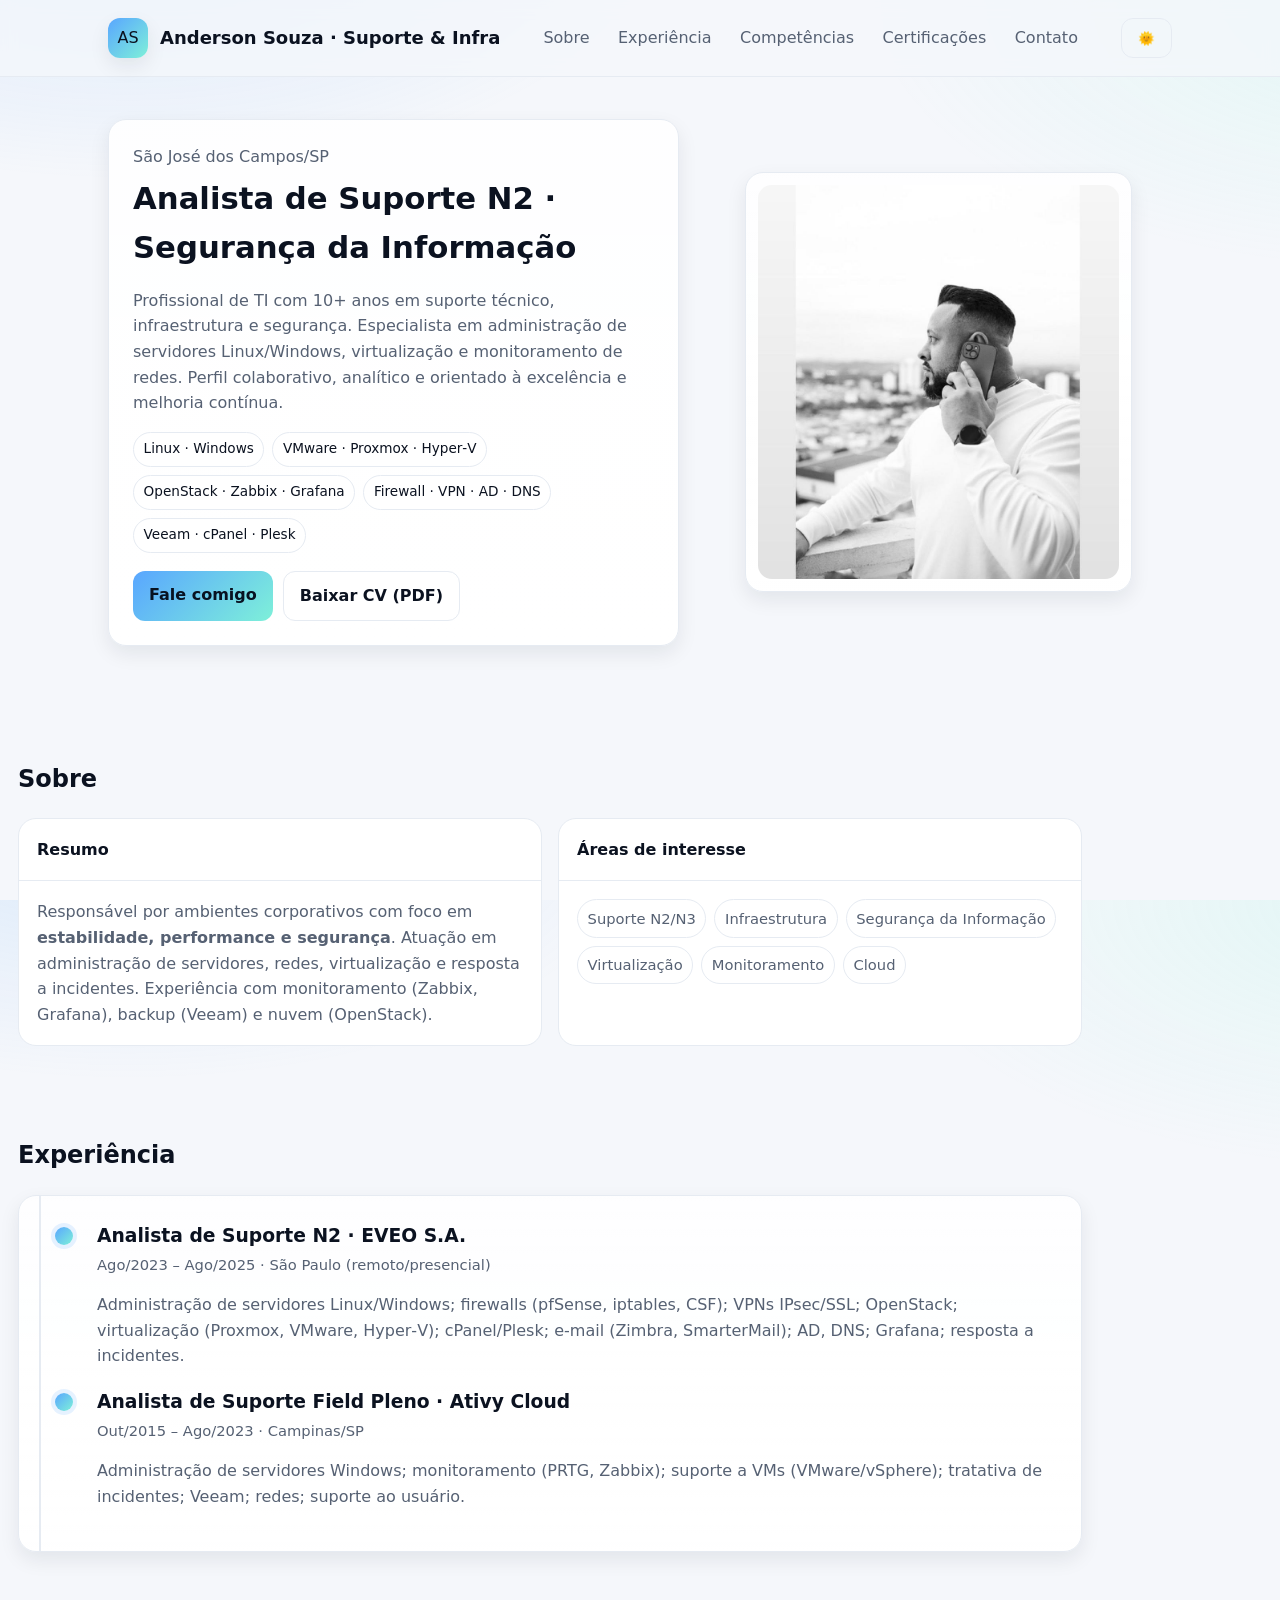
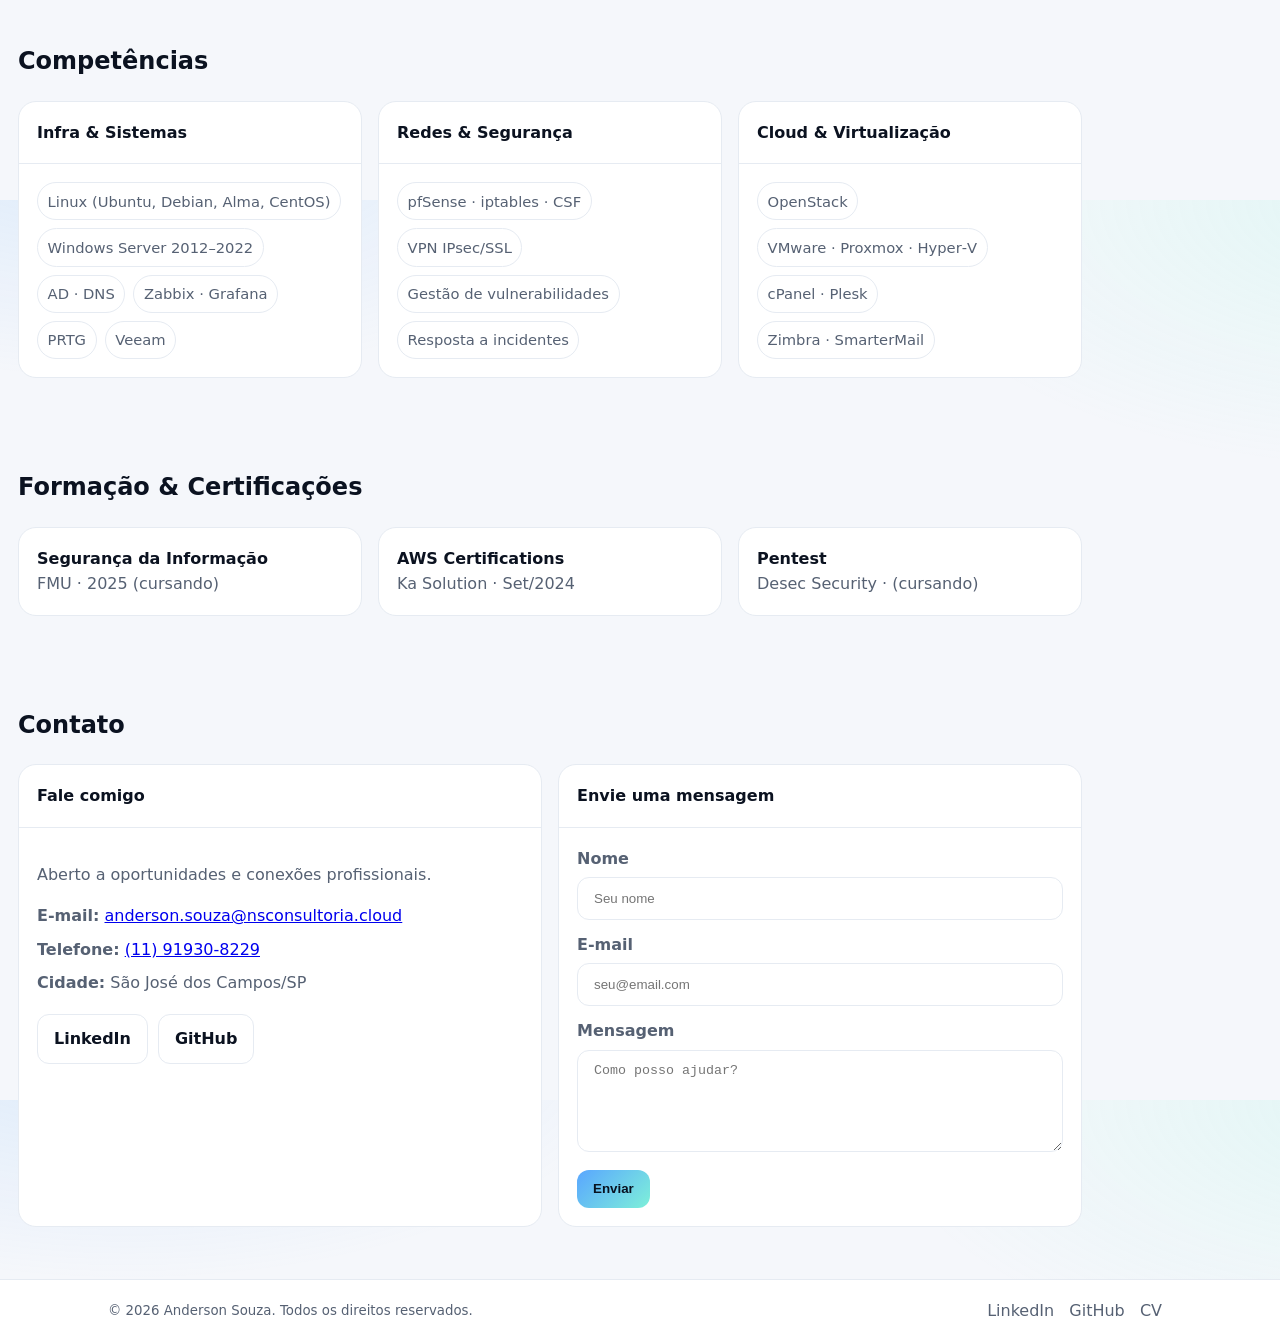
==== index.html @ 17d57482 "Fix logo mark accessibility" ====
<!doctype html>
<html lang="pt-br" data-theme="dark">
  <head>
    <meta charset="utf-8" />
    <meta name="viewport" content="width=device-width, initial-scale=1" />
    <title>Anderson Souza · Portfólio</title>
    <meta
      name="description"
      content="Portfólio de Anderson Souza — Suporte Técnico, Infraestrutura e Segurança da Informação."
    />
    <link rel="stylesheet" href="style.css" />
  </head>
  <body>
    <a class="skip-link" href="#conteudo">Pular para o conteúdo</a>

    <!-- HEADER -->
    <header class="site">
      <div class="container">
        <nav class="nav">
          <a class="brand" href="#topo" aria-label="Página inicial">
            <span class="logo" aria-hidden="true">AS</span>
            <h1 class="brand-title">Anderson Souza · Suporte & Infra</h1>
          </a>
          <ul class="navlinks">
            <li><a href="#sobre">Sobre</a></li>
            <li><a href="#experiencia">Experiência</a></li>
            <li><a href="#skills">Competências</a></li>
            <!--<li><a href="#projetos">Projetos</a></li>-->
            <li><a href="#certificados">Certificações</a></li>
            <li><a href="#contato">Contato</a></li>
          </ul>
          <button
            id="themeToggle"
            class="btn ghost"
            type="button"
            aria-label="Alternar para o tema claro"
            aria-pressed="false"
          >
            🌙
          </button>
        </nav>
      </div>
    </header>

    <!-- HERO -->
    <section id="topo" class="container hero reveal">
      <div class="card p24">
        <p class="subtitle">São José dos Campos/SP</p>
        <h2 class="title">Analista de Suporte N2 · Segurança da Informação</h2>
        <p class="muted">
          Profissional de TI com 10+ anos em suporte técnico, infraestrutura e
          segurança. Especialista em administração de servidores Linux/Windows,
          virtualização e monitoramento de redes. Perfil colaborativo, analítico
          e orientado à excelência e melhoria contínua.
        </p>
        <div class="badges" aria-label="stack">
          <span class="badge">Linux · Windows</span>
          <span class="badge">VMware · Proxmox · Hyper‑V</span>
          <span class="badge">OpenStack · Zabbix · Grafana</span>
          <span class="badge">Firewall · VPN · AD · DNS</span>
          <span class="badge">Veeam · cPanel · Plesk</span>
        </div>
        <div class="cta">
          <a class="btn primary" href="#contato">Fale comigo</a>
          <a class="btn" href="Curriculo.pdf" download>Baixar CV (PDF)</a>
        </div>
      </div>
      <figure class="avatar card p12">
        <img src="foto.jpeg" alt="Foto de Anderson Souza" loading="lazy" />
      </figure>
    </section>

    <main id="conteudo">
      <!-- SOBRE -->
      <section id="sobre" class="container section reveal">
        <h2>Sobre</h2>
        <div class="grid cols-2">
          <article class="item">
            <div class="hd"><strong>Resumo</strong></div>
            <div class="bd">
              Responsável por ambientes corporativos com foco em
              <strong>estabilidade, performance e segurança</strong>. Atuação em
              administração de servidores, redes, virtualização e resposta a
              incidentes. Experiência com monitoramento (Zabbix, Grafana),
              backup (Veeam) e nuvem (OpenStack).
            </div>
          </article>
          <article class="item">
            <div class="hd"><strong>Áreas de interesse</strong></div>
            <div class="bd chips">
              <span class="chip">Suporte N2/N3</span>
              <span class="chip">Infraestrutura</span>
              <span class="chip">Segurança da Informação</span>
              <span class="chip">Virtualização</span>
              <span class="chip">Monitoramento</span>
              <span class="chip">Cloud</span>
            </div>
          </article>
        </div>
      </section>

      <!-- EXPERIÊNCIA -->
      <section id="experiencia" class="container section reveal">
        <h2>Experiência</h2>
        <div class="card p24 timeline">
          <div class="tl-item">
            <h3>Analista de Suporte N2 · EVEO S.A.</h3>
            <div class="tl-meta">
              Ago/2023 – Ago/2025 · São Paulo (remoto/presencial)
            </div>
            <p class="muted">
              Administração de servidores Linux/Windows; firewalls (pfSense,
              iptables, CSF); VPNs IPsec/SSL; OpenStack; virtualização (Proxmox,
              VMware, Hyper‑V); cPanel/Plesk; e‑mail (Zimbra, SmarterMail); AD,
              DNS; Grafana; resposta a incidentes.
            </p>
          </div>
          <div class="tl-item">
            <h3>Analista de Suporte Field Pleno · Ativy Cloud</h3>
            <div class="tl-meta">Out/2015 – Ago/2023 · Campinas/SP</div>
            <p class="muted">
              Administração de servidores Windows; monitoramento (PRTG, Zabbix);
              suporte a VMs (VMware/vSphere); tratativa de incidentes; Veeam;
              redes; suporte ao usuário.
            </p>
          </div>
        </div>
      </section>

      <!-- SKILLS -->
      <section id="skills" class="container section reveal">
        <h2>Competências</h2>
        <div class="grid cols-3">
          <article class="item">
            <div class="hd"><strong>Infra & Sistemas</strong></div>
            <div class="bd chips">
              <span class="chip">Linux (Ubuntu, Debian, Alma, CentOS)</span>
              <span class="chip">Windows Server 2012–2022</span>
              <span class="chip">AD · DNS</span>
              <span class="chip">Zabbix · Grafana</span>
              <span class="chip">PRTG</span>
              <span class="chip">Veeam</span>
            </div>
          </article>
          <article class="item">
            <div class="hd"><strong>Redes & Segurança</strong></div>
            <div class="bd chips">
              <span class="chip">pfSense · iptables · CSF</span>
              <span class="chip">VPN IPsec/SSL</span>
              <span class="chip">Gestão de vulnerabilidades</span>
              <span class="chip">Resposta a incidentes</span>
            </div>
          </article>
          <article class="item">
            <div class="hd"><strong>Cloud & Virtualização</strong></div>
            <div class="bd chips">
              <span class="chip">OpenStack</span>
              <span class="chip">VMware · Proxmox · Hyper‑V</span>
              <span class="chip">cPanel · Plesk</span>
              <span class="chip">Zimbra · SmarterMail</span>
            </div>
          </article>
        </div>
      </section>

      <!-- PROJETOS 
    <section id="projetos" class="container section reveal">
      <h2>Projetos</h2>
      <div class="cards">
        <div class="card-sm">
          <strong>Hardening & Monitoramento — Zabbix + Grafana</strong>
          <p class="muted">Dashboards de disponibilidade, latência e capacidade; alertas por severidade e playbooks.</p>
          <div class="chips"><span class="chip">Zabbix</span><span class="chip">Grafana</span><span class="chip">Linux</span><span class="chip">SNMP</span></div>
        </div>
        <div class="card-sm">
          <strong>Migração para Proxmox — Alta Disponibilidade</strong>
          <p class="muted">Consolidação de VMs e política de backups com Veeam. Redução de custos e RPO < 15min.</p>
          <div class="chips"><span class="chip">Proxmox</span><span class="chip">VMware</span><span class="chip">Veeam</span><span class="chip">Ceph/NFS</span></div>
        </div>
        <div class="card-sm">
          <strong>Segurança de Perímetro — VPN + Firewall</strong>
          <p class="muted">Políticas de firewall padronizadas e VPN IPsec/SSL para filiais e acesso remoto seguro.</p>
          <div class="chips"><span class="chip">pfSense</span><span class="chip">iptables/CSF</span><span class="chip">IPsec/SSL</span><span class="chip">AD/DNS</span></div>
        </div>
      </div>
    </section>-->

      <!-- CERTIFICAÇÕES -->
      <section id="certificados" class="container section reveal">
        <h2>Formação & Certificações</h2>
        <div class="cards">
          <div class="card-sm">
            <strong>Segurança da Informação</strong>
            <div class="muted">FMU · 2025 (cursando)</div>
          </div>
          <div class="card-sm">
            <strong>AWS Certifications</strong>
            <div class="muted">Ka Solution · Set/2024</div>
          </div>
          <div class="card-sm">
            <strong>Pentest</strong>
            <div class="muted">Desec Security · (cursando)</div>
          </div>
        </div>
      </section>

      <!-- CONTATO -->
      <section id="contato" class="container section reveal">
        <h2>Contato</h2>
        <div class="grid cols-2">
          <article class="item">
            <div class="hd"><strong>Fale comigo</strong></div>
            <div class="bd">
              <p class="muted">
                Aberto a oportunidades e conexões profissionais.
              </p>
              <ul class="list">
                <li>
                  <strong>E‑mail:</strong>
                  <a href="mailto:anderson.souza@nsconsultoria.cloud"
                    >anderson.souza@nsconsultoria.cloud</a
                  >
                </li>
                <li>
                  <strong>Telefone:</strong>
                  <a href="tel:+5511919308229">(11) 91930‑8229</a>
                </li>
                <li><strong>Cidade:</strong> São José dos Campos/SP</li>
              </ul>
              <div class="cta">
                <a class="btn" href="https://www.linkedin.com/in/andersouza-ti/"
                  >LinkedIn</a
                >
                <a
                  class="btn"
                  href="https://github.com/anderson29-nsconsultoria"
                  >GitHub</a
                >
              </div>
            </div>
          </article>
          <article class="item">
            <div class="hd"><strong>Envie uma mensagem</strong></div>
            <div class="bd">
              <!-- Substitua SEU_ID abaixo pelo ID do seu formulário Formspree -->
              <form
                id="contactForm"
                action="https://formspree.io/f/xyznrjno"
                method="POST"
              >
                <div class="field">
                  <label for="nome">Nome</label>
                  <input
                    id="nome"
                    name="nome"
                    type="text"
                    required
                    placeholder="Seu nome"
                  />
                </div>
                <div class="field">
                  <label for="email">E‑mail</label>
                  <input
                    id="email"
                    name="email"
                    type="email"
                    required
                    placeholder="seu@email.com"
                  />
                </div>
                <div class="field">
                  <label for="mensagem">Mensagem</label>
                  <textarea
                    id="mensagem"
                    name="mensagem"
                    rows="5"
                    required
                    placeholder="Como posso ajudar?"
                  ></textarea>
                </div>

                <!-- honeypot (anti‑spam) -->
                <input
                  type="text"
                  name="_gotcha"
                  class="hp"
                  autocomplete="off"
                  tabindex="-1"
                  aria-hidden="true"
                />

                <div class="cta">
                  <button class="btn primary" type="submit">Enviar</button>
                  <span
                    id="formStatus"
                    class="status"
                    aria-live="polite"
                  ></span>
                </div>
              </form>
            </div>
          </article>
        </div>
      </section>
    </main>

    <footer>
      <div class="container foot">
        <small class="muted"
          >© <span id="year"></span> Anderson Souza. Todos os direitos
          reservados.</small
        >
        <div class="social">
          <a href="https://www.linkedin.com/in/andersouza-ti/">LinkedIn</a>
          <a href="https://github.com/anderson29-nsconsultoria">GitHub</a>
          <a href="assets/Curriculo.pdf" download>CV</a>
        </div>
      </div>
    </footer>

    <!-- JS enxuto: tema e animações -->
    <script src="script.js"></script>
  </body>
</html>
---- style.css ----
/* ===========================
   FILE: style.css (crie este arquivo ao lado do index.html)
   =========================== */
:root {
  /* tema escuro (padrão) */
  --bg: #0b0e13;
  --bg-elev: #121722;
  --card: #0f1520;
  --txt: #e6eef8;
  --muted: #aab6c8;
  --brand: #59a6ff;
  --brand-2: #7ef0d9;
  --stroke: #223047;
  --radius: 18px;
  --shadow: 0 10px 30px rgba(0, 0, 0, 0.35);
  --focus: 0 0 0 3px color-mix(in oklab, var(--brand) 35%, transparent);
  --trans-fast: 160ms ease;
}

/* tema claro */
[data-theme="light"] {
  --bg: #f5f7fb;
  --bg-elev: #ffffff;
  --card: #ffffff;
  --txt: #0b1220;
  --muted: #566173;
  --stroke: #e6ebf2;
  --shadow: 0 8px 20px rgba(10, 20, 40, 0.08);
}

/* reset mínimo */
* {
  box-sizing: border-box;
}
html,
body {
  height: 100%;
}
body {
  margin: 0;
  font:
    16px/1.6 system-ui,
    -apple-system,
    Segoe UI,
    Roboto,
    Ubuntu,
    Cantarell,
    Noto Sans,
    Arial;
  background:
    radial-gradient(
      1200px 600px at 10% -10%,
      color-mix(in oklab, var(--brand) 18%, transparent),
      transparent 45%
    ),
    radial-gradient(
      1200px 600px at 110% 0%,
      color-mix(in oklab, var(--brand-2) 16%, transparent),
      transparent 45%
    ),
    var(--bg);
  color: var(--txt);
  transition:
    background-color var(--trans-fast),
    color var(--trans-fast);
}

img {
  max-width: 100%;
  display: block;
}

/* acessibilidade */
.skip-link {
  position: absolute;
  left: -9999px;
  top: auto;
  width: 1px;
  height: 1px;
  overflow: hidden;
}
.skip-link:focus {
  left: 1rem;
  top: 1rem;
  width: auto;
  height: auto;
  background: var(--brand);
  color: #001;
  padding: 0.5rem 0.75rem;
  border-radius: 10px;
  box-shadow: var(--focus);
}

/* header */
.site {
  position: sticky;
  top: 0;
  z-index: 10;
  backdrop-filter: blur(8px);
  background: color-mix(in oklab, var(--bg) 75%, transparent);
  border-bottom: 1px solid var(--stroke);
}
.container {
  max-width: 1100px;
  margin-inline: auto;
  padding: 18px;
}
.nav {
  display: flex;
  align-items: center;
  gap: 14px;
  justify-content: space-between;
}
.brand {
  display: flex;
  align-items: center;
  gap: 12px;
  text-decoration: none;
  color: inherit;
}
.logo {
  width: 40px;
  height: 40px;
  border-radius: 12px;
  display: grid;
  place-items: center;
  background: linear-gradient(135deg, var(--brand), var(--brand-2));
  box-shadow: var(--shadow);
}
.brand-title {
  font-size: 1.125rem;
  margin: 0;
}
.navlinks {
  display: flex;
  gap: 6px;
  flex-wrap: wrap;
  list-style: none;
  margin: 0;
  padding: 0;
}
.navlinks li {
  margin: 0;
}
.navlinks a {
  color: var(--muted);
  text-decoration: none;
  padding: 0.45rem 0.7rem;
  border-radius: 10px;
}
.navlinks a:hover {
  background: var(--bg-elev);
  color: var(--txt);
}

/* botões */
.btn {
  appearance: none;
  border: 1px solid var(--stroke);
  background: var(--bg-elev);
  color: var(--txt);
  padding: 0.7rem 1rem;
  border-radius: 12px;
  text-decoration: none;
  font-weight: 600;
  transition:
    transform var(--trans-fast),
    background-color var(--trans-fast);
}
.btn:hover {
  transform: translateY(-1px);
}
.btn.primary {
  background: linear-gradient(135deg, var(--brand), var(--brand-2));
  color: #081221;
  border: 0;
}
.btn.ghost {
  background: transparent;
  border-color: var(--stroke);
}
.btn:focus-visible {
  outline: none;
  box-shadow: var(--focus);
}

/* hero */
.hero {
  display: grid;
  grid-template-columns: 1.1fr 0.9fr;
  gap: 26px;
  align-items: center;
  padding: 42px 18px;
}
@media (max-width: 900px) {
  .hero {
    grid-template-columns: 1fr;
  }
}
.card {
  background: linear-gradient(
    180deg,
    color-mix(in oklab, var(--card) 92%, transparent),
    var(--card)
  );
  border: 1px solid var(--stroke);
  border-radius: var(--radius);
  box-shadow: var(--shadow);
}
.p24 {
  padding: 24px;
}
.p12 {
  padding: 12px;
}
.title {
  font-size: clamp(1.9rem, 2.4vw, 2.6rem);
  margin: 0.25rem 0;
}
.subtitle {
  color: var(--muted);
  margin: 0;
}
.muted {
  color: var(--muted);
}
.badges {
  display: flex;
  flex-wrap: wrap;
  gap: 8px;
  margin-top: 14px;
}
.badge {
  font-size: 0.85rem;
  border: 1px solid var(--stroke);
  padding: 0.35rem 0.6rem;
  border-radius: 999px;
  background: color-mix(in oklab, var(--bg-elev) 90%, transparent);
}
.cta {
  display: flex;
  gap: 10px;
  margin-top: 18px;
  flex-wrap: wrap;
}

/* avatar controlado */
.avatar {
  height: 420px;
}
.avatar img {
  width: 100%;
  height: 100%;
  border-radius: 14px;
  object-fit: cover;
}

/* seções */
.section {
  margin: 34px 0;
}
.grid {
  display: grid;
  gap: 16px;
}
.grid.cols-3 {
  grid-template-columns: repeat(3, 1fr);
}
.grid.cols-2 {
  grid-template-columns: repeat(2, 1fr);
}
@media (max-width: 950px) {
  .grid.cols-3 {
    grid-template-columns: 1fr 1fr;
  }
}
@media (max-width: 680px) {
  .grid.cols-3,
  .grid.cols-2 {
    grid-template-columns: 1fr;
  }
}
.item {
  background: var(--card);
  border: 1px solid var(--stroke);
  border-radius: var(--radius);
}
.item .hd {
  display: flex;
  align-items: center;
  gap: 10px;
  padding: 18px;
  border-bottom: 1px solid var(--stroke);
}
.item .bd {
  padding: 18px;
  color: var(--muted);
}

/* timeline */
.timeline {
  position: relative;
}
.timeline::before {
  content: "";
  position: absolute;
  left: 20px;
  top: 0;
  bottom: 0;
  width: 2px;
  background: var(--stroke);
}
.tl-item {
  position: relative;
  padding-left: 54px;
  margin-bottom: 18px;
}
.tl-item::before {
  content: "";
  position: absolute;
  left: 12px;
  top: 6px;
  width: 18px;
  height: 18px;
  border-radius: 50%;
  background: linear-gradient(135deg, var(--brand), var(--brand-2));
  box-shadow: 0 0 0 4px color-mix(in oklab, var(--brand) 15%, transparent);
}
.tl-item h3 {
  margin: 0.1rem 0;
}
.tl-meta {
  display: flex;
  gap: 8px;
  flex-wrap: wrap;
  color: var(--muted);
  font-size: 0.92rem;
}

/* chips/cards */
.chips {
  display: flex;
  flex-wrap: wrap;
  gap: 8px;
}
.chip {
  border: 1px solid var(--stroke);
  padding: 0.4rem 0.6rem;
  border-radius: 999px;
  background: var(--bg-elev);
  font-size: 0.92rem;
}
.cards {
  display: grid;
  gap: 16px;
  grid-template-columns: repeat(3, 1fr);
}
@media (max-width: 900px) {
  .cards {
    grid-template-columns: 1fr 1fr;
  }
}
@media (max-width: 580px) {
  .cards {
    grid-template-columns: 1fr;
  }
}
.card-sm {
  padding: 18px;
  background: var(--card);
  border: 1px solid var(--stroke);
  border-radius: var(--radius);
}

/* listas simples */
.list {
  list-style: none;
  padding-left: 0;
  margin: 0;
  display: grid;
  gap: 8px;
}

/* rodapé */
footer {
  border-top: 1px solid var(--stroke);
  background: var(--bg-elev);
  margin-top: 34px;
}
.foot {
  display: flex;
  gap: 14px;
  align-items: center;
  justify-content: space-between;
  flex-wrap: wrap;
  padding: 18px;
}
.social a {
  color: var(--muted);
  text-decoration: none;
  margin-right: 10px;
}
.social a:hover {
  color: var(--txt);
}

/* formulários */
.field {
  display: grid;
  gap: 6px;
  margin-bottom: 12px;
}
.field label {
  font-weight: 600;
}
.field input,
.field textarea {
  width: 100%;
  padding: 0.8rem 1rem;
  border-radius: 12px;
  border: 1px solid var(--stroke);
  background: var(--bg-elev);
  color: var(--txt);
}
.field input:focus,
.field textarea:focus {
  outline: none;
  box-shadow: var(--focus);
}
.hp {
  position: absolute;
  left: -9999px;
}
.status {
  font-size: 0.95rem;
}
.status.ok {
  color: #22c55e;
}
.status.err {
  color: #ef4444;
}

/* animações suaves */
.reveal {
  opacity: 0;
  transform: translateY(14px);
  transition:
    opacity 380ms ease,
    transform 380ms ease;
}
.reveal.is-visible {
  opacity: 1;
  transform: none;
}
@media (prefers-reduced-motion: reduce) {
  * {
    scroll-behavior: auto;
  }
  .reveal {
    opacity: 1;
    transform: none;
    transition: none;
  }
}
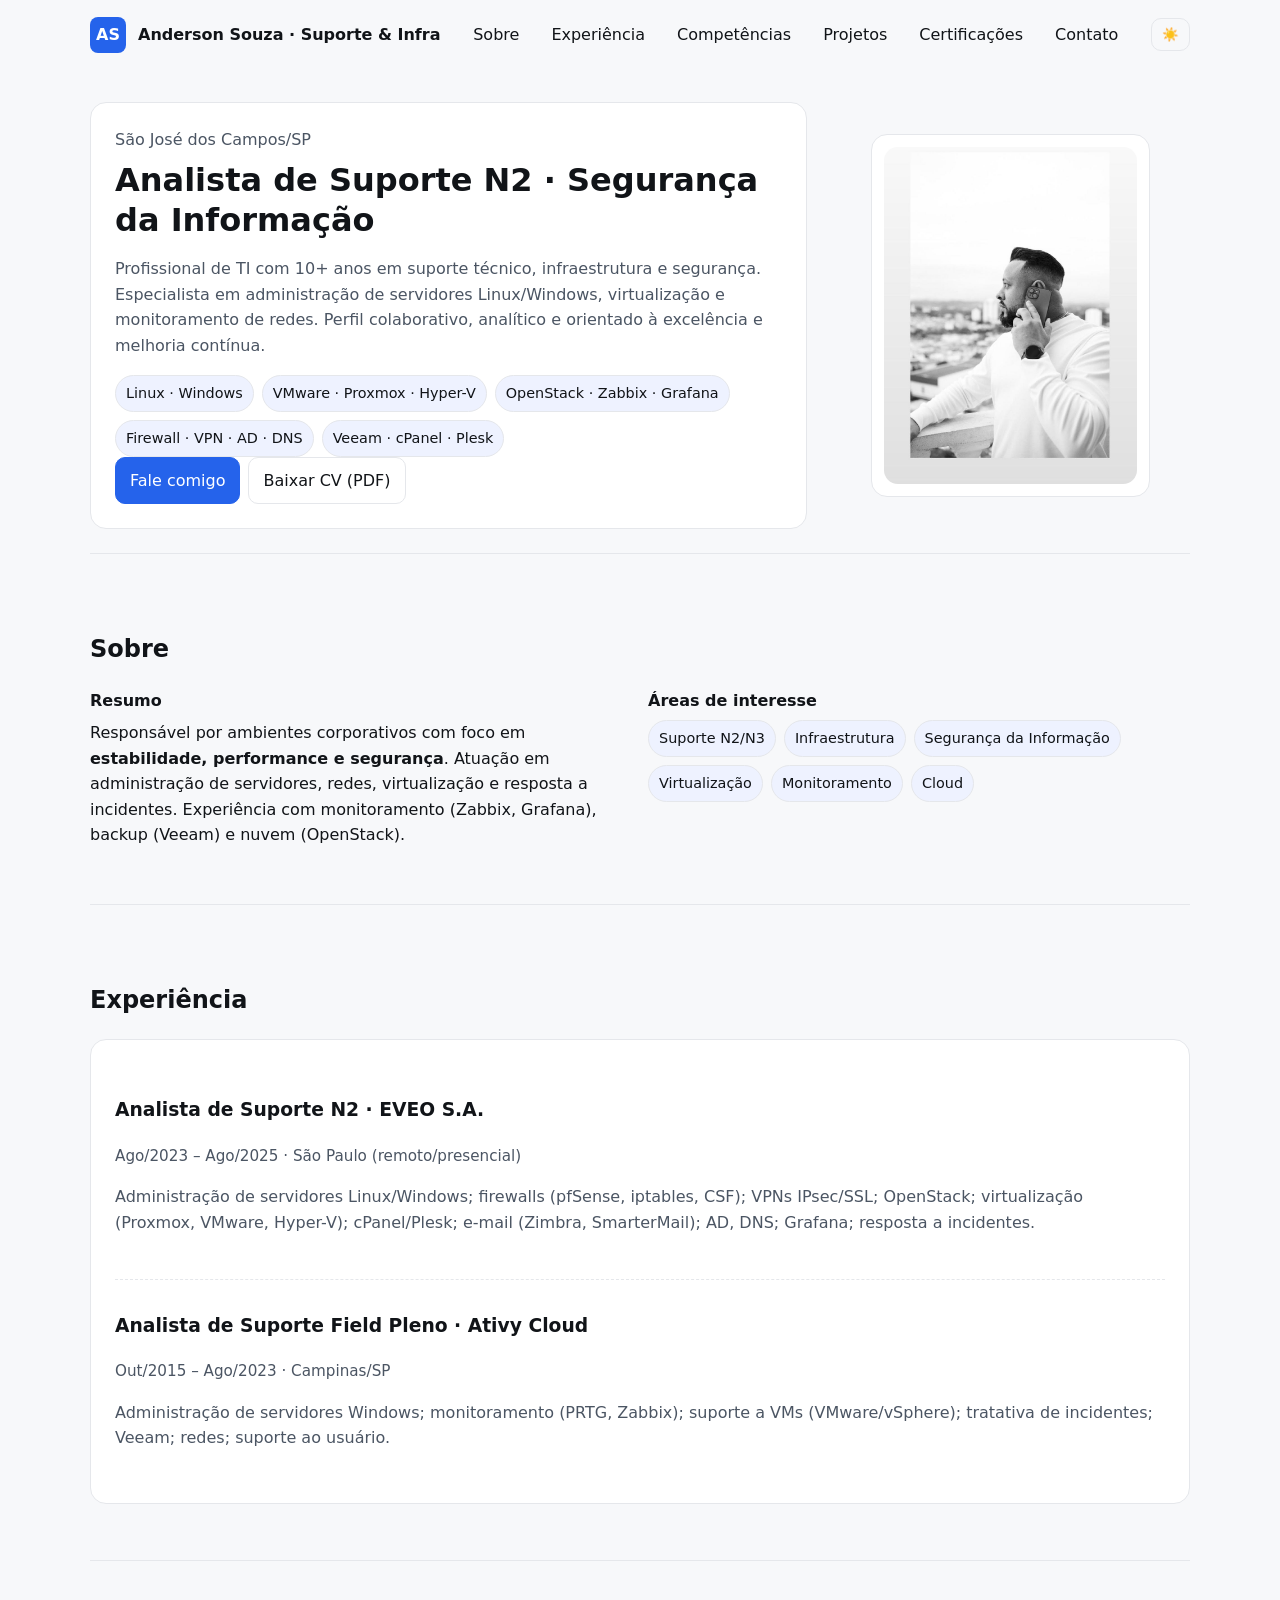
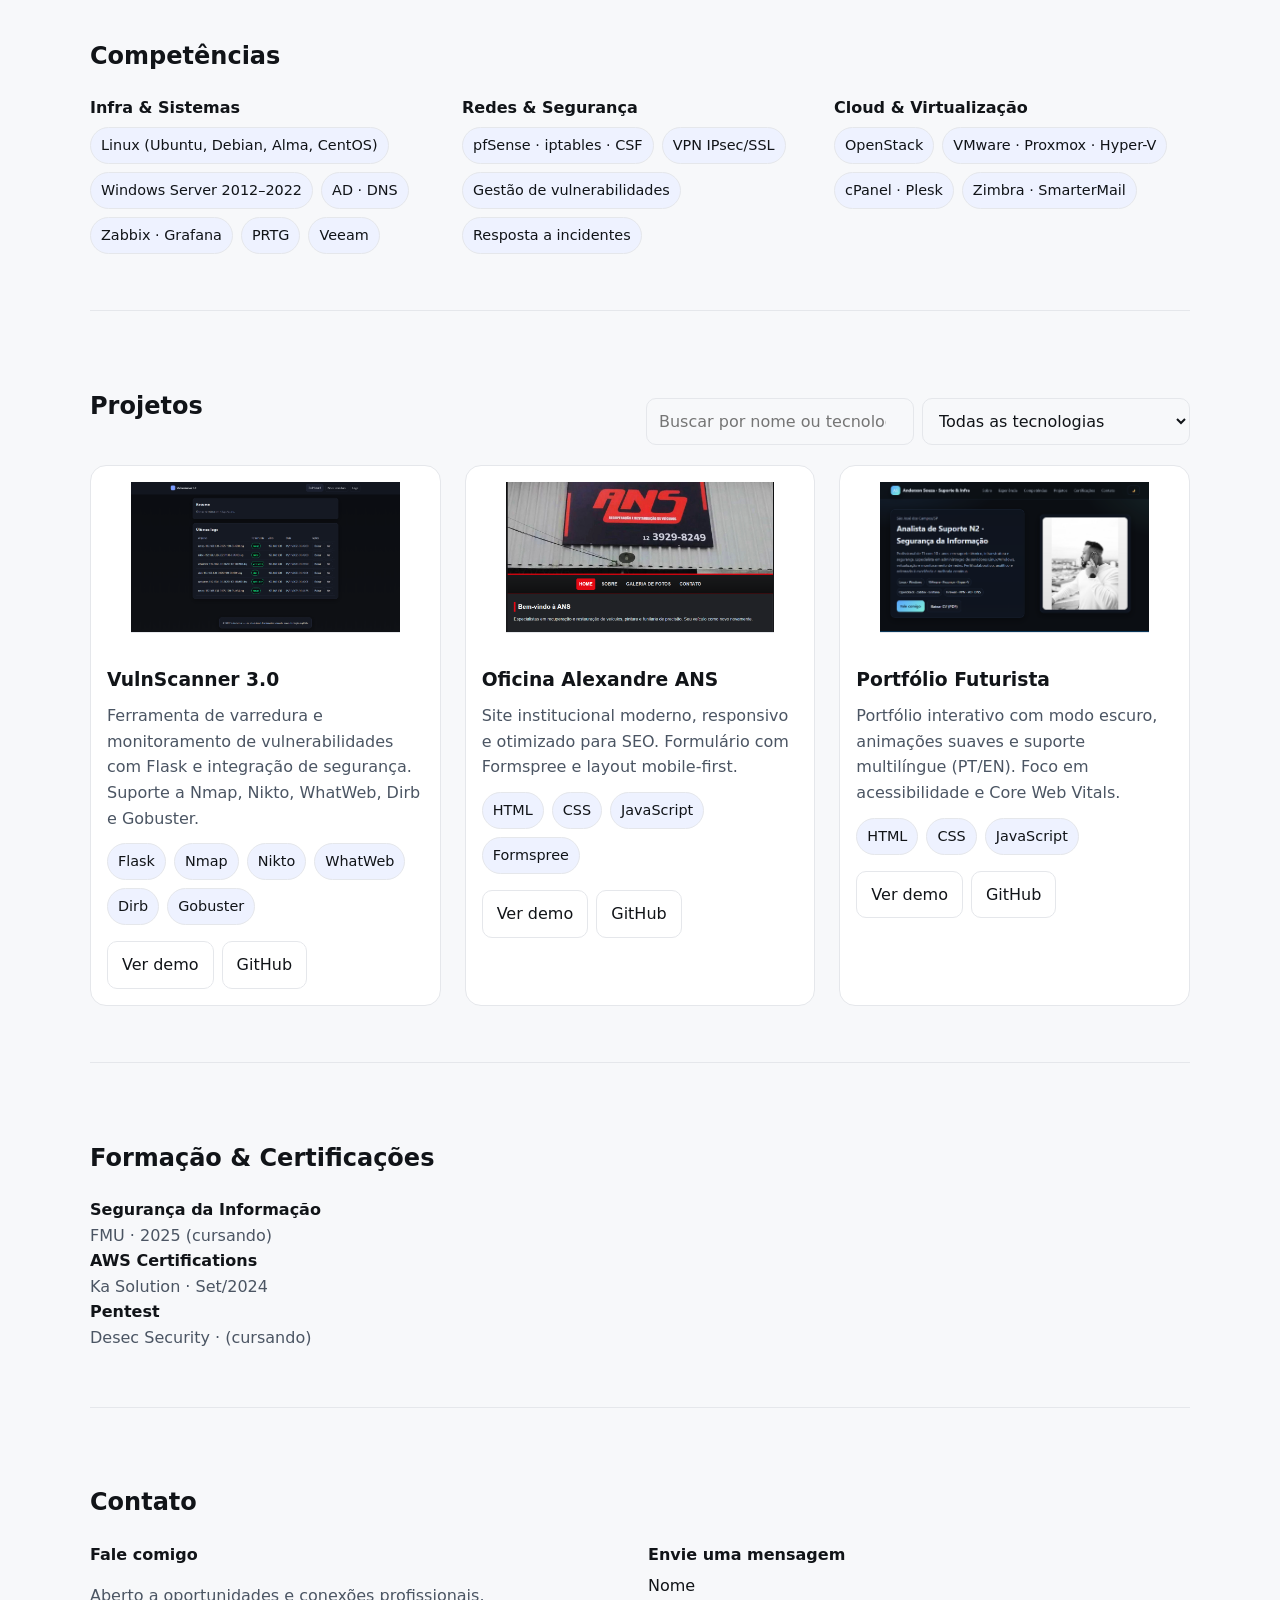
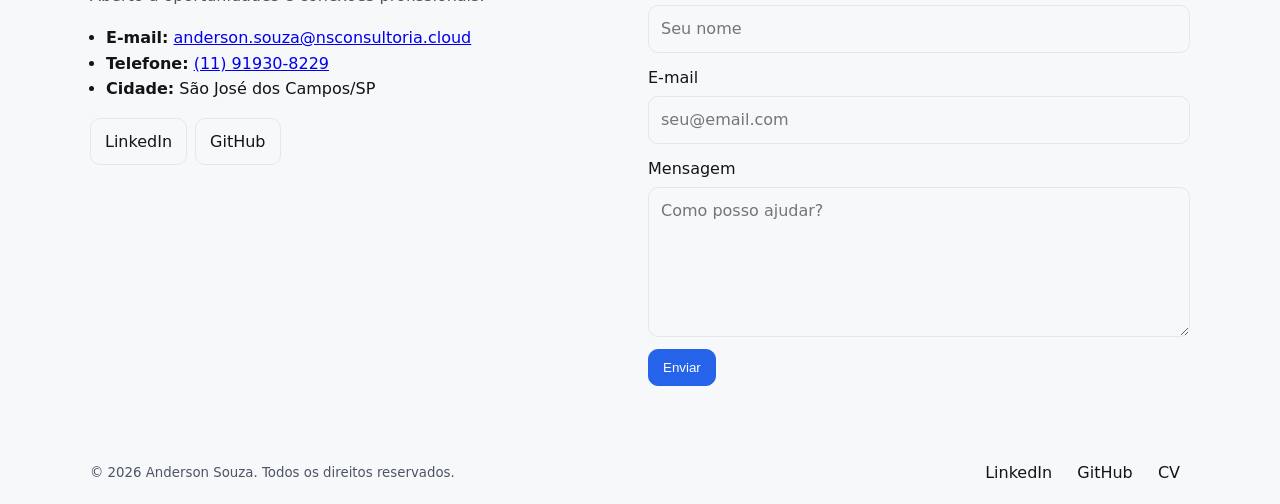
==== commit 21652b15: "Atualização geral  do Portfolio" ====
--- a/index.html
+++ b/index.html
@@ -1,324 +1,313 @@
 <!doctype html>
 <html lang="pt-br" data-theme="dark">
-  <head>
-    <meta charset="utf-8" />
-    <meta name="viewport" content="width=device-width, initial-scale=1" />
-    <title>Anderson Souza · Portfólio</title>
-    <meta
-      name="description"
-      content="Portfólio de Anderson Souza — Suporte Técnico, Infraestrutura e Segurança da Informação."
-    />
-    <link rel="stylesheet" href="style.css" />
-  </head>
-  <body>
-    <a class="skip-link" href="#conteudo">Pular para o conteúdo</a>
-
-    <!-- HEADER -->
-    <header class="site">
-      <div class="container">
-        <nav class="nav">
-          <a class="brand" href="#topo" aria-label="Página inicial">
-            <span class="logo" aria-hidden="true">AS</span>
-            <h1 class="brand-title">Anderson Souza · Suporte & Infra</h1>
-          </a>
-          <ul class="navlinks">
-            <li><a href="#sobre">Sobre</a></li>
-            <li><a href="#experiencia">Experiência</a></li>
-            <li><a href="#skills">Competências</a></li>
-            <!--<li><a href="#projetos">Projetos</a></li>-->
-            <li><a href="#certificados">Certificações</a></li>
-            <li><a href="#contato">Contato</a></li>
-          </ul>
-          <button
-            id="themeToggle"
-            class="btn ghost"
-            type="button"
-            aria-label="Alternar para o tema claro"
-            aria-pressed="false"
-          >
-            🌙
-          </button>
-        </nav>
-      </div>
-    </header>
-
-    <!-- HERO -->
-    <section id="topo" class="container hero reveal">
-      <div class="card p24">
-        <p class="subtitle">São José dos Campos/SP</p>
-        <h2 class="title">Analista de Suporte N2 · Segurança da Informação</h2>
-        <p class="muted">
-          Profissional de TI com 10+ anos em suporte técnico, infraestrutura e
-          segurança. Especialista em administração de servidores Linux/Windows,
-          virtualização e monitoramento de redes. Perfil colaborativo, analítico
-          e orientado à excelência e melhoria contínua.
-        </p>
-        <div class="badges" aria-label="stack">
-          <span class="badge">Linux · Windows</span>
-          <span class="badge">VMware · Proxmox · Hyper‑V</span>
-          <span class="badge">OpenStack · Zabbix · Grafana</span>
-          <span class="badge">Firewall · VPN · AD · DNS</span>
-          <span class="badge">Veeam · cPanel · Plesk</span>
+<head>
+  <meta charset="utf-8" />
+  <meta name="viewport" content="width=device-width, initial-scale=1" />
+  <title>Anderson Souza · Portfólio</title>
+  <meta name="description" content="Portfólio de Anderson Souza — Suporte Técnico, Infraestrutura e Segurança da Informação." />
+
+  <!-- Open Graph / Twitter -->
+  <meta property="og:title" content="Anderson Souza · Portfólio" />
+  <meta property="og:description" content="Suporte Técnico, Infraestrutura e Segurança da Informação." />
+  <meta property="og:type" content="website" />
+  <meta property="og:url" content="https://nsconsultoria.cloud/" />
+  <meta property="og:image" content="https://nsconsultoria.cloud/foto.jpeg" />
+  <meta property="og:locale" content="pt_BR" />
+  <meta name="twitter:card" content="summary_large_image" />
+  <meta name="twitter:title" content="Anderson Souza · Portfólio" />
+  <meta name="twitter:description" content="Suporte Técnico, Infraestrutura e Segurança da Informação." />
+  <meta name="twitter:image" content="https://nsconsultoria.cloud/foto.jpeg" />
+
+  <link rel="canonical" href="https://nsconsultoria.cloud/" />
+  <meta name="robots" content="index, follow" />
+  <meta name="theme-color" content="#0b0e13" />
+
+  <!-- Ícones -->
+  <link rel="icon" href="foto.jpeg">
+  <link rel="apple-touch-icon" href="foto.jpeg">
+  <link rel="manifest" href="manifest.webmanifest">
+
+  <!-- CSS -->
+  <link rel="preload" href="style.css" as="style" onload="this.onload=null;this.rel='stylesheet'">
+  <noscript><link rel="stylesheet" href="style.css"></noscript>
+
+  <!-- Imagem LCP -->
+  <link rel="preload" as="image" href="foto.jpeg" fetchpriority="high">
+
+  <!-- JSON-LD: WebSite + Person -->
+  <script type="application/ld+json">
+  {
+    "@context": "https://schema.org",
+    "@graph": [
+      {
+        "@type": "WebSite",
+        "name": "Anderson Souza · Portfólio",
+        "url": "https://nsconsultoria.cloud/",
+        "inLanguage": "pt-BR",
+        "description": "Portfólio de Anderson Souza — Suporte Técnico, Infraestrutura e Segurança da Informação."
+      },
+      {
+        "@type": "Person",
+        "name": "Anderson Souza",
+        "jobTitle": "Analista de Suporte N2",
+        "knowsAbout": ["Infraestrutura de TI", "Segurança da Informação", "Virtualização", "Monitoramento"],
+        "address": { "@type": "PostalAddress", "addressLocality": "São José dos Campos", "addressRegion": "SP", "addressCountry": "BR" },
+        "url": "https://nsconsultoria.cloud/",
+        "sameAs": [
+          "https://www.linkedin.com/in/andersouza-ti/",
+          "https://github.com/anderson29-nsconsultoria"
+        ]
+      }
+    ]
+  }
+  </script>
+</head>
+<body>
+  <a class="skip-link" href="#conteudo">Pular para o conteúdo</a>
+
+  <!-- HEADER -->
+  <header class="site">
+    <div class="container">
+      <nav class="nav" aria-label="Navegação principal">
+        <a class="brand" href="#topo" aria-label="Página inicial">
+          <span class="logo" aria-hidden="true">AS</span>
+          <span class="brand-title">Anderson Souza · Suporte & Infra</span>
+        </a>
+        <div class="navlinks">
+          <a href="#sobre">Sobre</a>
+          <a href="#experiencia">Experiência</a>
+          <a href="#skills">Competências</a>
+          <a href="#projetos">Projetos</a>
+          <a href="#certificados">Certificações</a>
+          <a href="#contato">Contato</a>
         </div>
-        <div class="cta">
-          <a class="btn primary" href="#contato">Fale comigo</a>
-          <a class="btn" href="Curriculo.pdf" download>Baixar CV (PDF)</a>
+        <button id="themeToggle" class="btn ghost" type="button" aria-label="Alternar tema">🌙</button>
+      </nav>
+    </div>
+  </header>
+
+  <!-- HERO -->
+  <section id="topo" class="container hero reveal">
+    <div class="card p24">
+      <p class="subtitle">São José dos Campos/SP</p>
+      <h1 class="title">Analista de Suporte N2 · Segurança da Informação</h1>
+      <p class="muted">
+        Profissional de TI com 10+ anos em suporte técnico, infraestrutura e segurança. Especialista em administração de servidores Linux/Windows, virtualização e monitoramento de redes. Perfil colaborativo, analítico e orientado à excelência e melhoria contínua.
+      </p>
+      <div class="badges" aria-label="stack">
+        <span class="badge">Linux · Windows</span>
+        <span class="badge">VMware · Proxmox · Hyper-V</span>
+        <span class="badge">OpenStack · Zabbix · Grafana</span>
+        <span class="badge">Firewall · VPN · AD · DNS</span>
+        <span class="badge">Veeam · cPanel · Plesk</span>
+      </div>
+      <div class="cta">
+        <a class="btn primary" href="#contato">Fale comigo</a>
+        <a class="btn" href="assets/Curriculo.pdf" download>Baixar CV (PDF)</a>
+      </div>
+    </div>
+    <figure class="avatar card p12">
+      <img
+        src="foto.jpeg"
+        alt="Foto de Anderson Souza"
+        decoding="async"
+        fetchpriority="high"
+        width="320" height="320"
+      />
+    </figure>
+  </section>
+
+  <main id="conteudo">
+    <!-- SOBRE -->
+    <section id="sobre" class="container section reveal">
+      <h2>Sobre</h2>
+      <div class="grid cols-2">
+        <article class="item">
+          <div class="hd"><strong>Resumo</strong></div>
+          <div class="bd">
+            Responsável por ambientes corporativos com foco em <strong>estabilidade, performance e segurança</strong>. Atuação em administração de servidores, redes, virtualização e resposta a incidentes. Experiência com monitoramento (Zabbix, Grafana), backup (Veeam) e nuvem (OpenStack).
+          </div>
+        </article>
+        <article class="item">
+          <div class="hd"><strong>Áreas de interesse</strong></div>
+          <div class="bd chips">
+            <span class="chip">Suporte N2/N3</span>
+            <span class="chip">Infraestrutura</span>
+            <span class="chip">Segurança da Informação</span>
+            <span class="chip">Virtualização</span>
+            <span class="chip">Monitoramento</span>
+            <span class="chip">Cloud</span>
+          </div>
+        </article>
+      </div>
+    </section>
+
+    <!-- EXPERIÊNCIA -->
+    <section id="experiencia" class="container section reveal">
+      <h2>Experiência</h2>
+      <div class="card p24 timeline">
+        <div class="tl-item">
+          <h3>Analista de Suporte N2 · EVEO S.A.</h3>
+          <div class="tl-meta">Ago/2023 – Ago/2025 · São Paulo (remoto/presencial)</div>
+          <p class="muted">Administração de servidores Linux/Windows; firewalls (pfSense, iptables, CSF); VPNs IPsec/SSL; OpenStack; virtualização (Proxmox, VMware, Hyper-V); cPanel/Plesk; e-mail (Zimbra, SmarterMail); AD, DNS; Grafana; resposta a incidentes.</p>
         </div>
-      </div>
-      <figure class="avatar card p12">
-        <img src="foto.jpeg" alt="Foto de Anderson Souza" loading="lazy" />
-      </figure>
-    </section>
-
-    <main id="conteudo">
-      <!-- SOBRE -->
-      <section id="sobre" class="container section reveal">
-        <h2>Sobre</h2>
-        <div class="grid cols-2">
-          <article class="item">
-            <div class="hd"><strong>Resumo</strong></div>
-            <div class="bd">
-              Responsável por ambientes corporativos com foco em
-              <strong>estabilidade, performance e segurança</strong>. Atuação em
-              administração de servidores, redes, virtualização e resposta a
-              incidentes. Experiência com monitoramento (Zabbix, Grafana),
-              backup (Veeam) e nuvem (OpenStack).
+        <div class="tl-item">
+          <h3>Analista de Suporte Field Pleno · Ativy Cloud</h3>
+          <div class="tl-meta">Out/2015 – Ago/2023 · Campinas/SP</div>
+          <p class="muted">Administração de servidores Windows; monitoramento (PRTG, Zabbix); suporte a VMs (VMware/vSphere); tratativa de incidentes; Veeam; redes; suporte ao usuário.</p>
+        </div>
+      </div>
+    </section>
+
+    <!-- SKILLS -->
+    <section id="skills" class="container section reveal">
+      <h2>Competências</h2>
+      <div class="grid cols-3">
+        <article class="item">
+          <div class="hd"><strong>Infra & Sistemas</strong></div>
+          <div class="bd chips">
+            <span class="chip">Linux (Ubuntu, Debian, Alma, CentOS)</span>
+            <span class="chip">Windows Server 2012–2022</span>
+            <span class="chip">AD · DNS</span>
+            <span class="chip">Zabbix · Grafana</span>
+            <span class="chip">PRTG</span>
+            <span class="chip">Veeam</span>
+          </div>
+        </article>
+        <article class="item">
+          <div class="hd"><strong>Redes & Segurança</strong></div>
+          <div class="bd chips">
+            <span class="chip">pfSense · iptables · CSF</span>
+            <span class="chip">VPN IPsec/SSL</span>
+            <span class="chip">Gestão de vulnerabilidades</span>
+            <span class="chip">Resposta a incidentes</span>
+          </div>
+        </article>
+        <article class="item">
+          <div class="hd"><strong>Cloud & Virtualização</strong></div>
+          <div class="bd chips">
+            <span class="chip">OpenStack</span>
+            <span class="chip">VMware · Proxmox · Hyper-V</span>
+            <span class="chip">cPanel · Plesk</span>
+            <span class="chip">Zimbra · SmarterMail</span>
+          </div>
+        </article>
+      </div>
+    </section>
+
+    <!-- PROJETOS (dinâmico) -->
+    <section id="projetos" class="container section reveal">
+      <div class="projects__head">
+        <h2>Projetos</h2>
+        <form class="projects__filters" role="search" aria-label="Filtrar projetos">
+          <input id="projSearch" type="search" placeholder="Buscar por nome ou tecnologia…" aria-label="Buscar projetos">
+          <select id="projTech" aria-label="Filtrar por tecnologia">
+            <option value="">Todas as tecnologias</option>
+            <option>Flask</option>
+            <option>Nmap</option>
+            <option>Nikto</option>
+            <option>WhatWeb</option>
+            <option>Dirb</option>
+            <option>Gobuster</option>
+            <option>HTML</option>
+            <option>CSS</option>
+            <option>JavaScript</option>
+            <option>Formspree</option>
+          </select>
+        </form>
+      </div>
+
+      <div id="projectsGrid" class="projects" role="list" aria-live="polite"></div>
+
+      <template id="projectCardTpl">
+        <article class="project-card" role="listitem" tabindex="0">
+          <figure class="project-card__media">
+            <img alt="" width="560" height="315" loading="lazy" decoding="async">
+          </figure>
+          <div class="project-card__body">
+            <h3 class="project-card__title"></h3>
+            <p class="project-card__desc"></p>
+            <ul class="project-card__chips" aria-label="Tecnologias"></ul>
+            <div class="project-card__cta">
+              <a class="btn" target="_blank" rel="noopener noreferrer">Ver demo</a>
             </div>
-          </article>
-          <article class="item">
-            <div class="hd"><strong>Áreas de interesse</strong></div>
-            <div class="bd chips">
-              <span class="chip">Suporte N2/N3</span>
-              <span class="chip">Infraestrutura</span>
-              <span class="chip">Segurança da Informação</span>
-              <span class="chip">Virtualização</span>
-              <span class="chip">Monitoramento</span>
-              <span class="chip">Cloud</span>
+          </div>
+        </article>
+      </template>
+    </section>
+
+    <!-- CERTIFICAÇÕES -->
+    <section id="certificados" class="container section reveal">
+      <h2>Formação & Certificações</h2>
+      <div class="cards">
+        <div class="card-sm"><strong>Segurança da Informação</strong><div class="muted">FMU · 2025 (cursando)</div></div>
+        <div class="card-sm"><strong>AWS Certifications</strong><div class="muted">Ka Solution · Set/2024</div></div>
+        <div class="card-sm"><strong>Pentest</strong><div class="muted">Desec Security · (cursando)</div></div>
+      </div>
+    </section>
+
+    <!-- CONTATO -->
+    <section id="contato" class="container section reveal">
+      <h2>Contato</h2>
+      <div class="grid cols-2">
+        <article class="item">
+          <div class="hd"><strong>Fale comigo</strong></div>
+          <div class="bd">
+            <p class="muted">Aberto a oportunidades e conexões profissionais.</p>
+            <ul class="list">
+              <li><strong>E-mail:</strong> <a href="mailto:anderson.souza@nsconsultoria.cloud">anderson.souza@nsconsultoria.cloud</a></li>
+              <li><strong>Telefone:</strong> <a href="tel:+5511919308229">(11) 91930-8229</a></li>
+              <li><strong>Cidade:</strong> São José dos Campos/SP</li>
+            </ul>
+            <div class="cta">
+              <a class="btn" href="https://www.linkedin.com/in/andersouza-ti/" target="_blank" rel="noopener noreferrer">LinkedIn</a>
+              <a class="btn" href="https://github.com/anderson29-nsconsultoria" target="_blank" rel="noopener noreferrer">GitHub</a>
             </div>
-          </article>
-        </div>
-      </section>
-
-      <!-- EXPERIÊNCIA -->
-      <section id="experiencia" class="container section reveal">
-        <h2>Experiência</h2>
-        <div class="card p24 timeline">
-          <div class="tl-item">
-            <h3>Analista de Suporte N2 · EVEO S.A.</h3>
-            <div class="tl-meta">
-              Ago/2023 – Ago/2025 · São Paulo (remoto/presencial)
-            </div>
-            <p class="muted">
-              Administração de servidores Linux/Windows; firewalls (pfSense,
-              iptables, CSF); VPNs IPsec/SSL; OpenStack; virtualização (Proxmox,
-              VMware, Hyper‑V); cPanel/Plesk; e‑mail (Zimbra, SmarterMail); AD,
-              DNS; Grafana; resposta a incidentes.
-            </p>
-          </div>
-          <div class="tl-item">
-            <h3>Analista de Suporte Field Pleno · Ativy Cloud</h3>
-            <div class="tl-meta">Out/2015 – Ago/2023 · Campinas/SP</div>
-            <p class="muted">
-              Administração de servidores Windows; monitoramento (PRTG, Zabbix);
-              suporte a VMs (VMware/vSphere); tratativa de incidentes; Veeam;
-              redes; suporte ao usuário.
-            </p>
-          </div>
-        </div>
-      </section>
-
-      <!-- SKILLS -->
-      <section id="skills" class="container section reveal">
-        <h2>Competências</h2>
-        <div class="grid cols-3">
-          <article class="item">
-            <div class="hd"><strong>Infra & Sistemas</strong></div>
-            <div class="bd chips">
-              <span class="chip">Linux (Ubuntu, Debian, Alma, CentOS)</span>
-              <span class="chip">Windows Server 2012–2022</span>
-              <span class="chip">AD · DNS</span>
-              <span class="chip">Zabbix · Grafana</span>
-              <span class="chip">PRTG</span>
-              <span class="chip">Veeam</span>
-            </div>
-          </article>
-          <article class="item">
-            <div class="hd"><strong>Redes & Segurança</strong></div>
-            <div class="bd chips">
-              <span class="chip">pfSense · iptables · CSF</span>
-              <span class="chip">VPN IPsec/SSL</span>
-              <span class="chip">Gestão de vulnerabilidades</span>
-              <span class="chip">Resposta a incidentes</span>
-            </div>
-          </article>
-          <article class="item">
-            <div class="hd"><strong>Cloud & Virtualização</strong></div>
-            <div class="bd chips">
-              <span class="chip">OpenStack</span>
-              <span class="chip">VMware · Proxmox · Hyper‑V</span>
-              <span class="chip">cPanel · Plesk</span>
-              <span class="chip">Zimbra · SmarterMail</span>
-            </div>
-          </article>
-        </div>
-      </section>
-
-      <!-- PROJETOS 
-    <section id="projetos" class="container section reveal">
-      <h2>Projetos</h2>
-      <div class="cards">
-        <div class="card-sm">
-          <strong>Hardening & Monitoramento — Zabbix + Grafana</strong>
-          <p class="muted">Dashboards de disponibilidade, latência e capacidade; alertas por severidade e playbooks.</p>
-          <div class="chips"><span class="chip">Zabbix</span><span class="chip">Grafana</span><span class="chip">Linux</span><span class="chip">SNMP</span></div>
-        </div>
-        <div class="card-sm">
-          <strong>Migração para Proxmox — Alta Disponibilidade</strong>
-          <p class="muted">Consolidação de VMs e política de backups com Veeam. Redução de custos e RPO < 15min.</p>
-          <div class="chips"><span class="chip">Proxmox</span><span class="chip">VMware</span><span class="chip">Veeam</span><span class="chip">Ceph/NFS</span></div>
-        </div>
-        <div class="card-sm">
-          <strong>Segurança de Perímetro — VPN + Firewall</strong>
-          <p class="muted">Políticas de firewall padronizadas e VPN IPsec/SSL para filiais e acesso remoto seguro.</p>
-          <div class="chips"><span class="chip">pfSense</span><span class="chip">iptables/CSF</span><span class="chip">IPsec/SSL</span><span class="chip">AD/DNS</span></div>
-        </div>
-      </div>
-    </section>-->
-
-      <!-- CERTIFICAÇÕES -->
-      <section id="certificados" class="container section reveal">
-        <h2>Formação & Certificações</h2>
-        <div class="cards">
-          <div class="card-sm">
-            <strong>Segurança da Informação</strong>
-            <div class="muted">FMU · 2025 (cursando)</div>
-          </div>
-          <div class="card-sm">
-            <strong>AWS Certifications</strong>
-            <div class="muted">Ka Solution · Set/2024</div>
-          </div>
-          <div class="card-sm">
-            <strong>Pentest</strong>
-            <div class="muted">Desec Security · (cursando)</div>
-          </div>
-        </div>
-      </section>
-
-      <!-- CONTATO -->
-      <section id="contato" class="container section reveal">
-        <h2>Contato</h2>
-        <div class="grid cols-2">
-          <article class="item">
-            <div class="hd"><strong>Fale comigo</strong></div>
-            <div class="bd">
-              <p class="muted">
-                Aberto a oportunidades e conexões profissionais.
-              </p>
-              <ul class="list">
-                <li>
-                  <strong>E‑mail:</strong>
-                  <a href="mailto:anderson.souza@nsconsultoria.cloud"
-                    >anderson.souza@nsconsultoria.cloud</a
-                  >
-                </li>
-                <li>
-                  <strong>Telefone:</strong>
-                  <a href="tel:+5511919308229">(11) 91930‑8229</a>
-                </li>
-                <li><strong>Cidade:</strong> São José dos Campos/SP</li>
-              </ul>
+          </div>
+        </article>
+        <article class="item">
+          <div class="hd"><strong>Envie uma mensagem</strong></div>
+          <div class="bd">
+            <form id="contactForm" action="https://formspree.io/f/xyznrjno" method="POST" novalidate>
+              <div class="field">
+                <label for="nome">Nome</label>
+                <input id="nome" name="nome" type="text" required placeholder="Seu nome" autocomplete="name" />
+              </div>
+              <div class="field">
+                <label for="email">E-mail</label>
+                <input id="email" name="email" type="email" required placeholder="seu@email.com" autocomplete="email" inputmode="email" />
+              </div>
+              <div class="field">
+                <label for="mensagem">Mensagem</label>
+                <textarea id="mensagem" name="mensagem" rows="5" required placeholder="Como posso ajudar?" autocomplete="off"></textarea>
+              </div>
+
+              <!-- honeypot (anti-spam) -->
+              <input type="text" name="_gotcha" class="hp" autocomplete="off" tabindex="-1" aria-hidden="true">
+
               <div class="cta">
-                <a class="btn" href="https://www.linkedin.com/in/andersouza-ti/"
-                  >LinkedIn</a
-                >
-                <a
-                  class="btn"
-                  href="https://github.com/anderson29-nsconsultoria"
-                  >GitHub</a
-                >
+                <button class="btn primary" type="submit">Enviar</button>
+                <span id="formStatus" class="status" aria-live="polite"></span>
               </div>
-            </div>
-          </article>
-          <article class="item">
-            <div class="hd"><strong>Envie uma mensagem</strong></div>
-            <div class="bd">
-              <!-- Substitua SEU_ID abaixo pelo ID do seu formulário Formspree -->
-              <form
-                id="contactForm"
-                action="https://formspree.io/f/xyznrjno"
-                method="POST"
-              >
-                <div class="field">
-                  <label for="nome">Nome</label>
-                  <input
-                    id="nome"
-                    name="nome"
-                    type="text"
-                    required
-                    placeholder="Seu nome"
-                  />
-                </div>
-                <div class="field">
-                  <label for="email">E‑mail</label>
-                  <input
-                    id="email"
-                    name="email"
-                    type="email"
-                    required
-                    placeholder="seu@email.com"
-                  />
-                </div>
-                <div class="field">
-                  <label for="mensagem">Mensagem</label>
-                  <textarea
-                    id="mensagem"
-                    name="mensagem"
-                    rows="5"
-                    required
-                    placeholder="Como posso ajudar?"
-                  ></textarea>
-                </div>
-
-                <!-- honeypot (anti‑spam) -->
-                <input
-                  type="text"
-                  name="_gotcha"
-                  class="hp"
-                  autocomplete="off"
-                  tabindex="-1"
-                  aria-hidden="true"
-                />
-
-                <div class="cta">
-                  <button class="btn primary" type="submit">Enviar</button>
-                  <span
-                    id="formStatus"
-                    class="status"
-                    aria-live="polite"
-                  ></span>
-                </div>
-              </form>
-            </div>
-          </article>
-        </div>
-      </section>
-    </main>
-
-    <footer>
-      <div class="container foot">
-        <small class="muted"
-          >© <span id="year"></span> Anderson Souza. Todos os direitos
-          reservados.</small
-        >
-        <div class="social">
-          <a href="https://www.linkedin.com/in/andersouza-ti/">LinkedIn</a>
-          <a href="https://github.com/anderson29-nsconsultoria">GitHub</a>
-          <a href="assets/Curriculo.pdf" download>CV</a>
-        </div>
-      </div>
-    </footer>
-
-    <!-- JS enxuto: tema e animações -->
-    <script src="script.js"></script>
-  </body>
+            </form>
+          </div>
+        </article>
+      </div>
+    </section>
+  </main>
+
+  <footer>
+    <div class="container foot">
+      <small class="muted">© <span id="year"></span> Anderson Souza. Todos os direitos reservados.</small>
+      <div class="social">
+        <a href="https://www.linkedin.com/in/andersouza-ti/" target="_blank" rel="noopener noreferrer">LinkedIn</a>
+        <a href="https://github.com/anderson29-nsconsultoria" target="_blank" rel="noopener noreferrer">GitHub</a>
+        <a href="assets/Curriculo.pdf" download>CV</a>
+      </div>
+    </div>
+  </footer>
+
+  <!-- JS -->
+  <script src="script.js" defer></script>
+</body>
 </html>
--- a/style.css
+++ b/style.css
@@ -1,465 +1,220 @@
-/* ===========================
-   FILE: style.css (crie este arquivo ao lado do index.html)
-   =========================== */
-:root {
-  /* tema escuro (padrão) */
-  --bg: #0b0e13;
-  --bg-elev: #121722;
-  --card: #0f1520;
-  --txt: #e6eef8;
-  --muted: #aab6c8;
-  --brand: #59a6ff;
-  --brand-2: #7ef0d9;
-  --stroke: #223047;
-  --radius: 18px;
-  --shadow: 0 10px 30px rgba(0, 0, 0, 0.35);
-  --focus: 0 0 0 3px color-mix(in oklab, var(--brand) 35%, transparent);
-  --trans-fast: 160ms ease;
-}
-
-/* tema claro */
-[data-theme="light"] {
-  --bg: #f5f7fb;
-  --bg-elev: #ffffff;
-  --card: #ffffff;
-  --txt: #0b1220;
-  --muted: #566173;
-  --stroke: #e6ebf2;
-  --shadow: 0 8px 20px rgba(10, 20, 40, 0.08);
-}
-
-/* reset mínimo */
-* {
-  box-sizing: border-box;
-}
-html,
-body {
-  height: 100%;
-}
+/* ===== Reset e base ===== */
+* { box-sizing: border-box; }
+html, body { height: 100%; }
+html { scroll-behavior: smooth; }
 body {
   margin: 0;
-  font:
-    16px/1.6 system-ui,
-    -apple-system,
-    Segoe UI,
-    Roboto,
-    Ubuntu,
-    Cantarell,
-    Noto Sans,
-    Arial;
-  background:
-    radial-gradient(
-      1200px 600px at 10% -10%,
-      color-mix(in oklab, var(--brand) 18%, transparent),
-      transparent 45%
-    ),
-    radial-gradient(
-      1200px 600px at 110% 0%,
-      color-mix(in oklab, var(--brand-2) 16%, transparent),
-      transparent 45%
-    ),
-    var(--bg);
-  color: var(--txt);
-  transition:
-    background-color var(--trans-fast),
-    color var(--trans-fast);
-}
-
-img {
-  max-width: 100%;
+  font: 16px/1.6 system-ui, -apple-system, "Segoe UI", Roboto, "Helvetica Neue", Arial, "Noto Sans", "Apple Color Emoji", "Segoe UI Emoji";
+  background: var(--bg);
+  color: var(--text);
+}
+
+/* ===== Temas ===== */
+:root {
+  --bg: #0b0e13;
+  --text: #e6e8ec;
+  --muted: #a8b0bd;
+  --card: #11161d;
+  --line: #1e2530;
+  --primary: #3b82f6;
+  --primary-contrast: #ffffff;
+  --chip: #1a2230;
+  --focus: #93c5fd;
+}
+:root[data-theme="light"] {
+  --bg: #f7f8fa;
+  --text: #111418;
+  --muted: #4b5563;
+  --card: #ffffff;
+  --line: #e5e7eb;
+  --primary: #2563eb;
+  --primary-contrast: #ffffff;
+  --chip: #eef2ff;
+  --focus: #1d4ed8;
+}
+@media (prefers-color-scheme: light) {
+  :root:not([data-theme="dark"]) {
+    --bg: #f7f8fa;
+    --text: #111418;
+    --muted: #4b5563;
+    --card: #ffffff;
+    --line: #e5e7eb;
+    --primary: #2563eb;
+    --primary-contrast: #ffffff;
+    --chip: #eef2ff;
+    --focus: #1d4ed8;
+  }
+}
+
+/* ===== Acessibilidade ===== */
+.skip-link {
+  position: absolute; left: -9999px; top: auto; width: 1px; height: 1px; overflow: hidden;
+}
+.skip-link:focus {
+  left: 16px; top: 16px; width: auto; height: auto; padding: .5rem .75rem;
+  background: var(--primary); color: var(--primary-contrast); border-radius: .5rem; z-index: 1000;
+}
+:focus-visible {
+  outline: 3px solid var(--focus);
+  outline-offset: 2px;
+}
+
+/* ===== Layout ===== */
+.container { width: min(1100px, 92%); margin-inline: auto; }
+.section { padding: 56px 0; border-top: 1px solid var(--line); }
+.hero { display: grid; grid-template-columns: 1fr; gap: 24px; align-items: center; padding: 32px 0 24px; }
+@media (min-width: 900px) {
+  .hero { grid-template-columns: 1.6fr .8fr; }
+}
+
+.nav {
+  display: flex; align-items: center; gap: 16px; padding: 16px 0;
+  justify-content: space-between;
+}
+.brand { display: flex; align-items: center; gap: 12px; text-decoration: none; color: inherit; }
+.logo {
+  width: 36px; height: 36px; display: grid; place-items: center;
+  background: var(--primary); color: var(--primary-contrast); border-radius: 8px; font-weight: 700;
+}
+.brand-title { font-weight: 600; font-size: 1rem; }
+.navlinks { display: flex; gap: 12px; flex-wrap: wrap; }
+.navlinks a { color: inherit; text-decoration: none; padding: 6px 10px; border-radius: 8px; }
+.navlinks a:hover { background: var(--chip); }
+.btn.ghost { background: transparent; border: 1px solid var(--line); color: inherit; border-radius: 10px; padding: 8px 10px; cursor: pointer; }
+
+.card { background: var(--card); border: 1px solid var(--line); border-radius: 16px; }
+.p12 { padding: 12px; }
+.p24 { padding: 24px; }
+
+.title { margin: 8px 0 6px; font-size: clamp(1.4rem, 1rem + 2vw, 2rem); line-height: 1.25; }
+.subtitle { margin: 0; color: var(--muted); }
+
+.muted { color: var(--muted); }
+.badges, .chips, .cta { display: flex; gap: 8px; flex-wrap: wrap; align-items: center; }
+.badge, .chip {
+  background: var(--chip); border: 1px solid var(--line); border-radius: 999px; padding: 6px 10px; font-size: .9rem;
+}
+.btn {
+  display: inline-flex; align-items: center; justify-content: center;
+  padding: 10px 14px; border-radius: 10px; border: 1px solid var(--line); text-decoration: none; color: inherit;
+}
+.btn.primary { background: var(--primary); border-color: var(--primary); color: var(--primary-contrast); }
+.btn:disabled { opacity: .6; cursor: not-allowed; }
+
+.grid { display: grid; gap: 16px; }
+.grid.cols-2 { grid-template-columns: 1fr; }
+.grid.cols-3 { grid-template-columns: 1fr; }
+@media (min-width: 800px) {
+  .grid.cols-2 { grid-template-columns: 1fr 1fr; }
+  .grid.cols-3 { grid-template-columns: repeat(3, 1fr); }
+}
+.item .hd { margin-bottom: 6px; }
+.list { padding-left: 16px; }
+
+.avatar img {
+  display: block; width: 100%; height: auto; border-radius: 14px; object-fit: cover;
+}
+
+/* Timeline */
+.timeline { display: grid; gap: 16px; }
+.tl-item { padding: 12px 0; border-top: 1px dashed var(--line); }
+.tl-item:first-child { border-top: 0; }
+.tl-meta { color: var(--muted); font-size: .95rem; }
+
+/* Footer */
+.foot { display: flex; align-items: center; justify-content: space-between; gap: 12px; padding: 18px 0; flex-wrap: wrap; }
+.social a { text-decoration: none; color: inherit; padding: 6px 10px; border-radius: 8px; }
+.social a:hover { background: var(--chip); }
+
+/* Formulário */
+.field { display: grid; gap: 6px; margin-bottom: 12px; }
+.field input, .field textarea {
+  background: transparent; color: inherit; border: 1px solid var(--line); border-radius: 10px;
+  padding: 10px 12px; font: inherit;
+}
+.field input:focus, .field textarea:focus { border-color: var(--focus); }
+.hp { position: absolute; left: -9999px; }
+.status { margin-left: 8px; font-size: .95rem; }
+
+/* Reveal */
+.reveal { opacity: 0; transform: translateY(8px); transition: opacity .5s ease, transform .5s ease; }
+.reveal.is-visible { opacity: 1; transform: none; }
+@media (prefers-reduced-motion: reduce) {
+  .reveal { opacity: 1 !important; transform: none !important; transition: none !important; }
+}
+
+/* ===== Projects (BEM) ===== */
+.projects {
+  display: grid;
+  gap: 24px;
+  grid-template-columns: 1fr;
+  margin-top: 20px;
+}
+@media (min-width: 720px) { .projects { grid-template-columns: repeat(2, 1fr); } }
+@media (min-width: 1040px) { .projects { grid-template-columns: repeat(3, 1fr); } }
+
+.project-card {
+  background: var(--card);
+  border: 1px solid var(--line);
+  border-radius: 16px;
+  overflow: hidden;
+  display: flex;
+  flex-direction: column;
+  transition: transform .25s ease, box-shadow .25s ease;
+}
+.project-card:hover, .project-card:focus-within {
+  transform: translateY(-3px);
+  box-shadow: 0 6px 24px rgba(0,0,0,.22);
+}
+
+.project-card__media img {
   display: block;
-}
-
-/* acessibilidade */
-.skip-link {
-  position: absolute;
-  left: -9999px;
-  top: auto;
-  width: 1px;
-  height: 1px;
-  overflow: hidden;
-}
-.skip-link:focus {
-  left: 1rem;
-  top: 1rem;
-  width: auto;
+  width: 100%;
   height: auto;
-  background: var(--brand);
-  color: #001;
-  padding: 0.5rem 0.75rem;
-  border-radius: 10px;
-  box-shadow: var(--focus);
-}
-
-/* header */
-.site {
-  position: sticky;
-  top: 0;
-  z-index: 10;
-  backdrop-filter: blur(8px);
-  background: color-mix(in oklab, var(--bg) 75%, transparent);
-  border-bottom: 1px solid var(--stroke);
-}
-.container {
-  max-width: 1100px;
-  margin-inline: auto;
-  padding: 18px;
-}
-.nav {
-  display: flex;
-  align-items: center;
-  gap: 14px;
-  justify-content: space-between;
-}
-.brand {
-  display: flex;
-  align-items: center;
-  gap: 12px;
-  text-decoration: none;
-  color: inherit;
-}
-.logo {
-  width: 40px;
-  height: 40px;
-  border-radius: 12px;
+  aspect-ratio: 16/9;
+  object-fit: cover;
+  border-bottom: 1px solid var(--line);
+}
+
+.project-card__body {
+  padding: 16px;
   display: grid;
-  place-items: center;
-  background: linear-gradient(135deg, var(--brand), var(--brand-2));
-  box-shadow: var(--shadow);
-}
-.brand-title {
-  font-size: 1.125rem;
-  margin: 0;
-}
-.navlinks {
-  display: flex;
-  gap: 6px;
-  flex-wrap: wrap;
+  gap: 8px;
+}
+.project-card__title { font-weight: 600; margin: 0; }
+.project-card__desc { margin: 0; color: var(--muted); }
+
+.project-card__chips {
   list-style: none;
-  margin: 0;
+  margin: 4px 0 0;
   padding: 0;
-}
-.navlinks li {
-  margin: 0;
-}
-.navlinks a {
-  color: var(--muted);
-  text-decoration: none;
-  padding: 0.45rem 0.7rem;
-  border-radius: 10px;
-}
-.navlinks a:hover {
-  background: var(--bg-elev);
-  color: var(--txt);
-}
-
-/* botões */
-.btn {
-  appearance: none;
-  border: 1px solid var(--stroke);
-  background: var(--bg-elev);
-  color: var(--txt);
-  padding: 0.7rem 1rem;
-  border-radius: 12px;
-  text-decoration: none;
-  font-weight: 600;
-  transition:
-    transform var(--trans-fast),
-    background-color var(--trans-fast);
-}
-.btn:hover {
-  transform: translateY(-1px);
-}
-.btn.primary {
-  background: linear-gradient(135deg, var(--brand), var(--brand-2));
-  color: #081221;
-  border: 0;
-}
-.btn.ghost {
-  background: transparent;
-  border-color: var(--stroke);
-}
-.btn:focus-visible {
-  outline: none;
-  box-shadow: var(--focus);
-}
-
-/* hero */
-.hero {
-  display: grid;
-  grid-template-columns: 1.1fr 0.9fr;
-  gap: 26px;
-  align-items: center;
-  padding: 42px 18px;
-}
-@media (max-width: 900px) {
-  .hero {
-    grid-template-columns: 1fr;
-  }
-}
-.card {
-  background: linear-gradient(
-    180deg,
-    color-mix(in oklab, var(--card) 92%, transparent),
-    var(--card)
-  );
-  border: 1px solid var(--stroke);
-  border-radius: var(--radius);
-  box-shadow: var(--shadow);
-}
-.p24 {
-  padding: 24px;
-}
-.p12 {
-  padding: 12px;
-}
-.title {
-  font-size: clamp(1.9rem, 2.4vw, 2.6rem);
-  margin: 0.25rem 0;
-}
-.subtitle {
-  color: var(--muted);
-  margin: 0;
-}
-.muted {
-  color: var(--muted);
-}
-.badges {
   display: flex;
   flex-wrap: wrap;
   gap: 8px;
-  margin-top: 14px;
-}
-.badge {
-  font-size: 0.85rem;
-  border: 1px solid var(--stroke);
-  padding: 0.35rem 0.6rem;
+}
+.project-card__chips .chip {
+  background: var(--chip);
+  border: 1px solid var(--line);
   border-radius: 999px;
-  background: color-mix(in oklab, var(--bg-elev) 90%, transparent);
-}
-.cta {
-  display: flex;
-  gap: 10px;
-  margin-top: 18px;
-  flex-wrap: wrap;
-}
-
-/* avatar controlado */
-.avatar {
-  height: 420px;
-}
-.avatar img {
-  width: 100%;
-  height: 100%;
-  border-radius: 14px;
-  object-fit: cover;
-}
-
-/* seções */
-.section {
-  margin: 34px 0;
-}
-.grid {
-  display: grid;
-  gap: 16px;
-}
-.grid.cols-3 {
-  grid-template-columns: repeat(3, 1fr);
-}
-.grid.cols-2 {
-  grid-template-columns: repeat(2, 1fr);
-}
-@media (max-width: 950px) {
-  .grid.cols-3 {
-    grid-template-columns: 1fr 1fr;
-  }
-}
-@media (max-width: 680px) {
-  .grid.cols-3,
-  .grid.cols-2 {
-    grid-template-columns: 1fr;
-  }
-}
-.item {
-  background: var(--card);
-  border: 1px solid var(--stroke);
-  border-radius: var(--radius);
-}
-.item .hd {
-  display: flex;
-  align-items: center;
-  gap: 10px;
-  padding: 18px;
-  border-bottom: 1px solid var(--stroke);
-}
-.item .bd {
-  padding: 18px;
-  color: var(--muted);
-}
-
-/* timeline */
-.timeline {
-  position: relative;
-}
-.timeline::before {
-  content: "";
-  position: absolute;
-  left: 20px;
-  top: 0;
-  bottom: 0;
-  width: 2px;
-  background: var(--stroke);
-}
-.tl-item {
-  position: relative;
-  padding-left: 54px;
-  margin-bottom: 18px;
-}
-.tl-item::before {
-  content: "";
-  position: absolute;
-  left: 12px;
-  top: 6px;
-  width: 18px;
-  height: 18px;
-  border-radius: 50%;
-  background: linear-gradient(135deg, var(--brand), var(--brand-2));
-  box-shadow: 0 0 0 4px color-mix(in oklab, var(--brand) 15%, transparent);
-}
-.tl-item h3 {
-  margin: 0.1rem 0;
-}
-.tl-meta {
-  display: flex;
-  gap: 8px;
-  flex-wrap: wrap;
-  color: var(--muted);
-  font-size: 0.92rem;
-}
-
-/* chips/cards */
-.chips {
-  display: flex;
-  flex-wrap: wrap;
-  gap: 8px;
-}
-.chip {
-  border: 1px solid var(--stroke);
-  padding: 0.4rem 0.6rem;
-  border-radius: 999px;
-  background: var(--bg-elev);
-  font-size: 0.92rem;
-}
-.cards {
-  display: grid;
-  gap: 16px;
-  grid-template-columns: repeat(3, 1fr);
-}
-@media (max-width: 900px) {
-  .cards {
-    grid-template-columns: 1fr 1fr;
-  }
-}
-@media (max-width: 580px) {
-  .cards {
-    grid-template-columns: 1fr;
-  }
-}
-.card-sm {
-  padding: 18px;
-  background: var(--card);
-  border: 1px solid var(--stroke);
-  border-radius: var(--radius);
-}
-
-/* listas simples */
-.list {
-  list-style: none;
-  padding-left: 0;
-  margin: 0;
-  display: grid;
-  gap: 8px;
-}
-
-/* rodapé */
-footer {
-  border-top: 1px solid var(--stroke);
-  background: var(--bg-elev);
-  margin-top: 34px;
-}
-.foot {
-  display: flex;
-  gap: 14px;
-  align-items: center;
-  justify-content: space-between;
-  flex-wrap: wrap;
-  padding: 18px;
-}
-.social a {
-  color: var(--muted);
-  text-decoration: none;
-  margin-right: 10px;
-}
-.social a:hover {
-  color: var(--txt);
-}
-
-/* formulários */
-.field {
-  display: grid;
-  gap: 6px;
-  margin-bottom: 12px;
-}
-.field label {
-  font-weight: 600;
-}
-.field input,
-.field textarea {
-  width: 100%;
-  padding: 0.8rem 1rem;
-  border-radius: 12px;
-  border: 1px solid var(--stroke);
-  background: var(--bg-elev);
-  color: var(--txt);
-}
-.field input:focus,
-.field textarea:focus {
-  outline: none;
-  box-shadow: var(--focus);
-}
-.hp {
-  position: absolute;
-  left: -9999px;
-}
-.status {
-  font-size: 0.95rem;
-}
-.status.ok {
-  color: #22c55e;
-}
-.status.err {
-  color: #ef4444;
-}
-
-/* animações suaves */
-.reveal {
-  opacity: 0;
-  transform: translateY(14px);
-  transition:
-    opacity 380ms ease,
-    transform 380ms ease;
-}
-.reveal.is-visible {
-  opacity: 1;
-  transform: none;
-}
-@media (prefers-reduced-motion: reduce) {
-  * {
-    scroll-behavior: auto;
-  }
-  .reveal {
-    opacity: 1;
-    transform: none;
-    transition: none;
-  }
-}
+  padding: 6px 10px;
+  font-size: .9rem;
+  color: var(--text);
+}
+
+.project-card__cta { display: flex; gap: 8px; margin-top: 8px; }
+
+/* Cabeçalho de filtros */
+.projects__head {
+  display: grid; gap: 12px; align-items: end; margin-bottom: 12px;
+}
+@media (min-width: 720px) {
+  .projects__head { grid-template-columns: 1fr 1fr; }
+}
+.projects__filters {
+  display: flex; gap: 8px; flex-wrap: wrap;
+}
+.projects__filters input[type="search"],
+.projects__filters select {
+  background: transparent; color: inherit; border: 1px solid var(--line); border-radius: 10px;
+  padding: 10px 12px; font: inherit; flex: 1 1 220px;
+}
--- a/style.css
+++ b/style.css
@@ -1,465 +1,220 @@
-/* ===========================
-   FILE: style.css (crie este arquivo ao lado do index.html)
-   =========================== */
-:root {
-  /* tema escuro (padrão) */
-  --bg: #0b0e13;
-  --bg-elev: #121722;
-  --card: #0f1520;
-  --txt: #e6eef8;
-  --muted: #aab6c8;
-  --brand: #59a6ff;
-  --brand-2: #7ef0d9;
-  --stroke: #223047;
-  --radius: 18px;
-  --shadow: 0 10px 30px rgba(0, 0, 0, 0.35);
-  --focus: 0 0 0 3px color-mix(in oklab, var(--brand) 35%, transparent);
-  --trans-fast: 160ms ease;
-}
-
-/* tema claro */
-[data-theme="light"] {
-  --bg: #f5f7fb;
-  --bg-elev: #ffffff;
-  --card: #ffffff;
-  --txt: #0b1220;
-  --muted: #566173;
-  --stroke: #e6ebf2;
-  --shadow: 0 8px 20px rgba(10, 20, 40, 0.08);
-}
-
-/* reset mínimo */
-* {
-  box-sizing: border-box;
-}
-html,
-body {
-  height: 100%;
-}
+/* ===== Reset e base ===== */
+* { box-sizing: border-box; }
+html, body { height: 100%; }
+html { scroll-behavior: smooth; }
 body {
   margin: 0;
-  font:
-    16px/1.6 system-ui,
-    -apple-system,
-    Segoe UI,
-    Roboto,
-    Ubuntu,
-    Cantarell,
-    Noto Sans,
-    Arial;
-  background:
-    radial-gradient(
-      1200px 600px at 10% -10%,
-      color-mix(in oklab, var(--brand) 18%, transparent),
-      transparent 45%
-    ),
-    radial-gradient(
-      1200px 600px at 110% 0%,
-      color-mix(in oklab, var(--brand-2) 16%, transparent),
-      transparent 45%
-    ),
-    var(--bg);
-  color: var(--txt);
-  transition:
-    background-color var(--trans-fast),
-    color var(--trans-fast);
-}
-
-img {
-  max-width: 100%;
+  font: 16px/1.6 system-ui, -apple-system, "Segoe UI", Roboto, "Helvetica Neue", Arial, "Noto Sans", "Apple Color Emoji", "Segoe UI Emoji";
+  background: var(--bg);
+  color: var(--text);
+}
+
+/* ===== Temas ===== */
+:root {
+  --bg: #0b0e13;
+  --text: #e6e8ec;
+  --muted: #a8b0bd;
+  --card: #11161d;
+  --line: #1e2530;
+  --primary: #3b82f6;
+  --primary-contrast: #ffffff;
+  --chip: #1a2230;
+  --focus: #93c5fd;
+}
+:root[data-theme="light"] {
+  --bg: #f7f8fa;
+  --text: #111418;
+  --muted: #4b5563;
+  --card: #ffffff;
+  --line: #e5e7eb;
+  --primary: #2563eb;
+  --primary-contrast: #ffffff;
+  --chip: #eef2ff;
+  --focus: #1d4ed8;
+}
+@media (prefers-color-scheme: light) {
+  :root:not([data-theme="dark"]) {
+    --bg: #f7f8fa;
+    --text: #111418;
+    --muted: #4b5563;
+    --card: #ffffff;
+    --line: #e5e7eb;
+    --primary: #2563eb;
+    --primary-contrast: #ffffff;
+    --chip: #eef2ff;
+    --focus: #1d4ed8;
+  }
+}
+
+/* ===== Acessibilidade ===== */
+.skip-link {
+  position: absolute; left: -9999px; top: auto; width: 1px; height: 1px; overflow: hidden;
+}
+.skip-link:focus {
+  left: 16px; top: 16px; width: auto; height: auto; padding: .5rem .75rem;
+  background: var(--primary); color: var(--primary-contrast); border-radius: .5rem; z-index: 1000;
+}
+:focus-visible {
+  outline: 3px solid var(--focus);
+  outline-offset: 2px;
+}
+
+/* ===== Layout ===== */
+.container { width: min(1100px, 92%); margin-inline: auto; }
+.section { padding: 56px 0; border-top: 1px solid var(--line); }
+.hero { display: grid; grid-template-columns: 1fr; gap: 24px; align-items: center; padding: 32px 0 24px; }
+@media (min-width: 900px) {
+  .hero { grid-template-columns: 1.6fr .8fr; }
+}
+
+.nav {
+  display: flex; align-items: center; gap: 16px; padding: 16px 0;
+  justify-content: space-between;
+}
+.brand { display: flex; align-items: center; gap: 12px; text-decoration: none; color: inherit; }
+.logo {
+  width: 36px; height: 36px; display: grid; place-items: center;
+  background: var(--primary); color: var(--primary-contrast); border-radius: 8px; font-weight: 700;
+}
+.brand-title { font-weight: 600; font-size: 1rem; }
+.navlinks { display: flex; gap: 12px; flex-wrap: wrap; }
+.navlinks a { color: inherit; text-decoration: none; padding: 6px 10px; border-radius: 8px; }
+.navlinks a:hover { background: var(--chip); }
+.btn.ghost { background: transparent; border: 1px solid var(--line); color: inherit; border-radius: 10px; padding: 8px 10px; cursor: pointer; }
+
+.card { background: var(--card); border: 1px solid var(--line); border-radius: 16px; }
+.p12 { padding: 12px; }
+.p24 { padding: 24px; }
+
+.title { margin: 8px 0 6px; font-size: clamp(1.4rem, 1rem + 2vw, 2rem); line-height: 1.25; }
+.subtitle { margin: 0; color: var(--muted); }
+
+.muted { color: var(--muted); }
+.badges, .chips, .cta { display: flex; gap: 8px; flex-wrap: wrap; align-items: center; }
+.badge, .chip {
+  background: var(--chip); border: 1px solid var(--line); border-radius: 999px; padding: 6px 10px; font-size: .9rem;
+}
+.btn {
+  display: inline-flex; align-items: center; justify-content: center;
+  padding: 10px 14px; border-radius: 10px; border: 1px solid var(--line); text-decoration: none; color: inherit;
+}
+.btn.primary { background: var(--primary); border-color: var(--primary); color: var(--primary-contrast); }
+.btn:disabled { opacity: .6; cursor: not-allowed; }
+
+.grid { display: grid; gap: 16px; }
+.grid.cols-2 { grid-template-columns: 1fr; }
+.grid.cols-3 { grid-template-columns: 1fr; }
+@media (min-width: 800px) {
+  .grid.cols-2 { grid-template-columns: 1fr 1fr; }
+  .grid.cols-3 { grid-template-columns: repeat(3, 1fr); }
+}
+.item .hd { margin-bottom: 6px; }
+.list { padding-left: 16px; }
+
+.avatar img {
+  display: block; width: 100%; height: auto; border-radius: 14px; object-fit: cover;
+}
+
+/* Timeline */
+.timeline { display: grid; gap: 16px; }
+.tl-item { padding: 12px 0; border-top: 1px dashed var(--line); }
+.tl-item:first-child { border-top: 0; }
+.tl-meta { color: var(--muted); font-size: .95rem; }
+
+/* Footer */
+.foot { display: flex; align-items: center; justify-content: space-between; gap: 12px; padding: 18px 0; flex-wrap: wrap; }
+.social a { text-decoration: none; color: inherit; padding: 6px 10px; border-radius: 8px; }
+.social a:hover { background: var(--chip); }
+
+/* Formulário */
+.field { display: grid; gap: 6px; margin-bottom: 12px; }
+.field input, .field textarea {
+  background: transparent; color: inherit; border: 1px solid var(--line); border-radius: 10px;
+  padding: 10px 12px; font: inherit;
+}
+.field input:focus, .field textarea:focus { border-color: var(--focus); }
+.hp { position: absolute; left: -9999px; }
+.status { margin-left: 8px; font-size: .95rem; }
+
+/* Reveal */
+.reveal { opacity: 0; transform: translateY(8px); transition: opacity .5s ease, transform .5s ease; }
+.reveal.is-visible { opacity: 1; transform: none; }
+@media (prefers-reduced-motion: reduce) {
+  .reveal { opacity: 1 !important; transform: none !important; transition: none !important; }
+}
+
+/* ===== Projects (BEM) ===== */
+.projects {
+  display: grid;
+  gap: 24px;
+  grid-template-columns: 1fr;
+  margin-top: 20px;
+}
+@media (min-width: 720px) { .projects { grid-template-columns: repeat(2, 1fr); } }
+@media (min-width: 1040px) { .projects { grid-template-columns: repeat(3, 1fr); } }
+
+.project-card {
+  background: var(--card);
+  border: 1px solid var(--line);
+  border-radius: 16px;
+  overflow: hidden;
+  display: flex;
+  flex-direction: column;
+  transition: transform .25s ease, box-shadow .25s ease;
+}
+.project-card:hover, .project-card:focus-within {
+  transform: translateY(-3px);
+  box-shadow: 0 6px 24px rgba(0,0,0,.22);
+}
+
+.project-card__media img {
   display: block;
-}
-
-/* acessibilidade */
-.skip-link {
-  position: absolute;
-  left: -9999px;
-  top: auto;
-  width: 1px;
-  height: 1px;
-  overflow: hidden;
-}
-.skip-link:focus {
-  left: 1rem;
-  top: 1rem;
-  width: auto;
+  width: 100%;
   height: auto;
-  background: var(--brand);
-  color: #001;
-  padding: 0.5rem 0.75rem;
-  border-radius: 10px;
-  box-shadow: var(--focus);
-}
-
-/* header */
-.site {
-  position: sticky;
-  top: 0;
-  z-index: 10;
-  backdrop-filter: blur(8px);
-  background: color-mix(in oklab, var(--bg) 75%, transparent);
-  border-bottom: 1px solid var(--stroke);
-}
-.container {
-  max-width: 1100px;
-  margin-inline: auto;
-  padding: 18px;
-}
-.nav {
-  display: flex;
-  align-items: center;
-  gap: 14px;
-  justify-content: space-between;
-}
-.brand {
-  display: flex;
-  align-items: center;
-  gap: 12px;
-  text-decoration: none;
-  color: inherit;
-}
-.logo {
-  width: 40px;
-  height: 40px;
-  border-radius: 12px;
+  aspect-ratio: 16/9;
+  object-fit: cover;
+  border-bottom: 1px solid var(--line);
+}
+
+.project-card__body {
+  padding: 16px;
   display: grid;
-  place-items: center;
-  background: linear-gradient(135deg, var(--brand), var(--brand-2));
-  box-shadow: var(--shadow);
-}
-.brand-title {
-  font-size: 1.125rem;
-  margin: 0;
-}
-.navlinks {
-  display: flex;
-  gap: 6px;
-  flex-wrap: wrap;
+  gap: 8px;
+}
+.project-card__title { font-weight: 600; margin: 0; }
+.project-card__desc { margin: 0; color: var(--muted); }
+
+.project-card__chips {
   list-style: none;
-  margin: 0;
+  margin: 4px 0 0;
   padding: 0;
-}
-.navlinks li {
-  margin: 0;
-}
-.navlinks a {
-  color: var(--muted);
-  text-decoration: none;
-  padding: 0.45rem 0.7rem;
-  border-radius: 10px;
-}
-.navlinks a:hover {
-  background: var(--bg-elev);
-  color: var(--txt);
-}
-
-/* botões */
-.btn {
-  appearance: none;
-  border: 1px solid var(--stroke);
-  background: var(--bg-elev);
-  color: var(--txt);
-  padding: 0.7rem 1rem;
-  border-radius: 12px;
-  text-decoration: none;
-  font-weight: 600;
-  transition:
-    transform var(--trans-fast),
-    background-color var(--trans-fast);
-}
-.btn:hover {
-  transform: translateY(-1px);
-}
-.btn.primary {
-  background: linear-gradient(135deg, var(--brand), var(--brand-2));
-  color: #081221;
-  border: 0;
-}
-.btn.ghost {
-  background: transparent;
-  border-color: var(--stroke);
-}
-.btn:focus-visible {
-  outline: none;
-  box-shadow: var(--focus);
-}
-
-/* hero */
-.hero {
-  display: grid;
-  grid-template-columns: 1.1fr 0.9fr;
-  gap: 26px;
-  align-items: center;
-  padding: 42px 18px;
-}
-@media (max-width: 900px) {
-  .hero {
-    grid-template-columns: 1fr;
-  }
-}
-.card {
-  background: linear-gradient(
-    180deg,
-    color-mix(in oklab, var(--card) 92%, transparent),
-    var(--card)
-  );
-  border: 1px solid var(--stroke);
-  border-radius: var(--radius);
-  box-shadow: var(--shadow);
-}
-.p24 {
-  padding: 24px;
-}
-.p12 {
-  padding: 12px;
-}
-.title {
-  font-size: clamp(1.9rem, 2.4vw, 2.6rem);
-  margin: 0.25rem 0;
-}
-.subtitle {
-  color: var(--muted);
-  margin: 0;
-}
-.muted {
-  color: var(--muted);
-}
-.badges {
   display: flex;
   flex-wrap: wrap;
   gap: 8px;
-  margin-top: 14px;
-}
-.badge {
-  font-size: 0.85rem;
-  border: 1px solid var(--stroke);
-  padding: 0.35rem 0.6rem;
+}
+.project-card__chips .chip {
+  background: var(--chip);
+  border: 1px solid var(--line);
   border-radius: 999px;
-  background: color-mix(in oklab, var(--bg-elev) 90%, transparent);
-}
-.cta {
-  display: flex;
-  gap: 10px;
-  margin-top: 18px;
-  flex-wrap: wrap;
-}
-
-/* avatar controlado */
-.avatar {
-  height: 420px;
-}
-.avatar img {
-  width: 100%;
-  height: 100%;
-  border-radius: 14px;
-  object-fit: cover;
-}
-
-/* seções */
-.section {
-  margin: 34px 0;
-}
-.grid {
-  display: grid;
-  gap: 16px;
-}
-.grid.cols-3 {
-  grid-template-columns: repeat(3, 1fr);
-}
-.grid.cols-2 {
-  grid-template-columns: repeat(2, 1fr);
-}
-@media (max-width: 950px) {
-  .grid.cols-3 {
-    grid-template-columns: 1fr 1fr;
-  }
-}
-@media (max-width: 680px) {
-  .grid.cols-3,
-  .grid.cols-2 {
-    grid-template-columns: 1fr;
-  }
-}
-.item {
-  background: var(--card);
-  border: 1px solid var(--stroke);
-  border-radius: var(--radius);
-}
-.item .hd {
-  display: flex;
-  align-items: center;
-  gap: 10px;
-  padding: 18px;
-  border-bottom: 1px solid var(--stroke);
-}
-.item .bd {
-  padding: 18px;
-  color: var(--muted);
-}
-
-/* timeline */
-.timeline {
-  position: relative;
-}
-.timeline::before {
-  content: "";
-  position: absolute;
-  left: 20px;
-  top: 0;
-  bottom: 0;
-  width: 2px;
-  background: var(--stroke);
-}
-.tl-item {
-  position: relative;
-  padding-left: 54px;
-  margin-bottom: 18px;
-}
-.tl-item::before {
-  content: "";
-  position: absolute;
-  left: 12px;
-  top: 6px;
-  width: 18px;
-  height: 18px;
-  border-radius: 50%;
-  background: linear-gradient(135deg, var(--brand), var(--brand-2));
-  box-shadow: 0 0 0 4px color-mix(in oklab, var(--brand) 15%, transparent);
-}
-.tl-item h3 {
-  margin: 0.1rem 0;
-}
-.tl-meta {
-  display: flex;
-  gap: 8px;
-  flex-wrap: wrap;
-  color: var(--muted);
-  font-size: 0.92rem;
-}
-
-/* chips/cards */
-.chips {
-  display: flex;
-  flex-wrap: wrap;
-  gap: 8px;
-}
-.chip {
-  border: 1px solid var(--stroke);
-  padding: 0.4rem 0.6rem;
-  border-radius: 999px;
-  background: var(--bg-elev);
-  font-size: 0.92rem;
-}
-.cards {
-  display: grid;
-  gap: 16px;
-  grid-template-columns: repeat(3, 1fr);
-}
-@media (max-width: 900px) {
-  .cards {
-    grid-template-columns: 1fr 1fr;
-  }
-}
-@media (max-width: 580px) {
-  .cards {
-    grid-template-columns: 1fr;
-  }
-}
-.card-sm {
-  padding: 18px;
-  background: var(--card);
-  border: 1px solid var(--stroke);
-  border-radius: var(--radius);
-}
-
-/* listas simples */
-.list {
-  list-style: none;
-  padding-left: 0;
-  margin: 0;
-  display: grid;
-  gap: 8px;
-}
-
-/* rodapé */
-footer {
-  border-top: 1px solid var(--stroke);
-  background: var(--bg-elev);
-  margin-top: 34px;
-}
-.foot {
-  display: flex;
-  gap: 14px;
-  align-items: center;
-  justify-content: space-between;
-  flex-wrap: wrap;
-  padding: 18px;
-}
-.social a {
-  color: var(--muted);
-  text-decoration: none;
-  margin-right: 10px;
-}
-.social a:hover {
-  color: var(--txt);
-}
-
-/* formulários */
-.field {
-  display: grid;
-  gap: 6px;
-  margin-bottom: 12px;
-}
-.field label {
-  font-weight: 600;
-}
-.field input,
-.field textarea {
-  width: 100%;
-  padding: 0.8rem 1rem;
-  border-radius: 12px;
-  border: 1px solid var(--stroke);
-  background: var(--bg-elev);
-  color: var(--txt);
-}
-.field input:focus,
-.field textarea:focus {
-  outline: none;
-  box-shadow: var(--focus);
-}
-.hp {
-  position: absolute;
-  left: -9999px;
-}
-.status {
-  font-size: 0.95rem;
-}
-.status.ok {
-  color: #22c55e;
-}
-.status.err {
-  color: #ef4444;
-}
-
-/* animações suaves */
-.reveal {
-  opacity: 0;
-  transform: translateY(14px);
-  transition:
-    opacity 380ms ease,
-    transform 380ms ease;
-}
-.reveal.is-visible {
-  opacity: 1;
-  transform: none;
-}
-@media (prefers-reduced-motion: reduce) {
-  * {
-    scroll-behavior: auto;
-  }
-  .reveal {
-    opacity: 1;
-    transform: none;
-    transition: none;
-  }
-}
+  padding: 6px 10px;
+  font-size: .9rem;
+  color: var(--text);
+}
+
+.project-card__cta { display: flex; gap: 8px; margin-top: 8px; }
+
+/* Cabeçalho de filtros */
+.projects__head {
+  display: grid; gap: 12px; align-items: end; margin-bottom: 12px;
+}
+@media (min-width: 720px) {
+  .projects__head { grid-template-columns: 1fr 1fr; }
+}
+.projects__filters {
+  display: flex; gap: 8px; flex-wrap: wrap;
+}
+.projects__filters input[type="search"],
+.projects__filters select {
+  background: transparent; color: inherit; border: 1px solid var(--line); border-radius: 10px;
+  padding: 10px 12px; font: inherit; flex: 1 1 220px;
+}
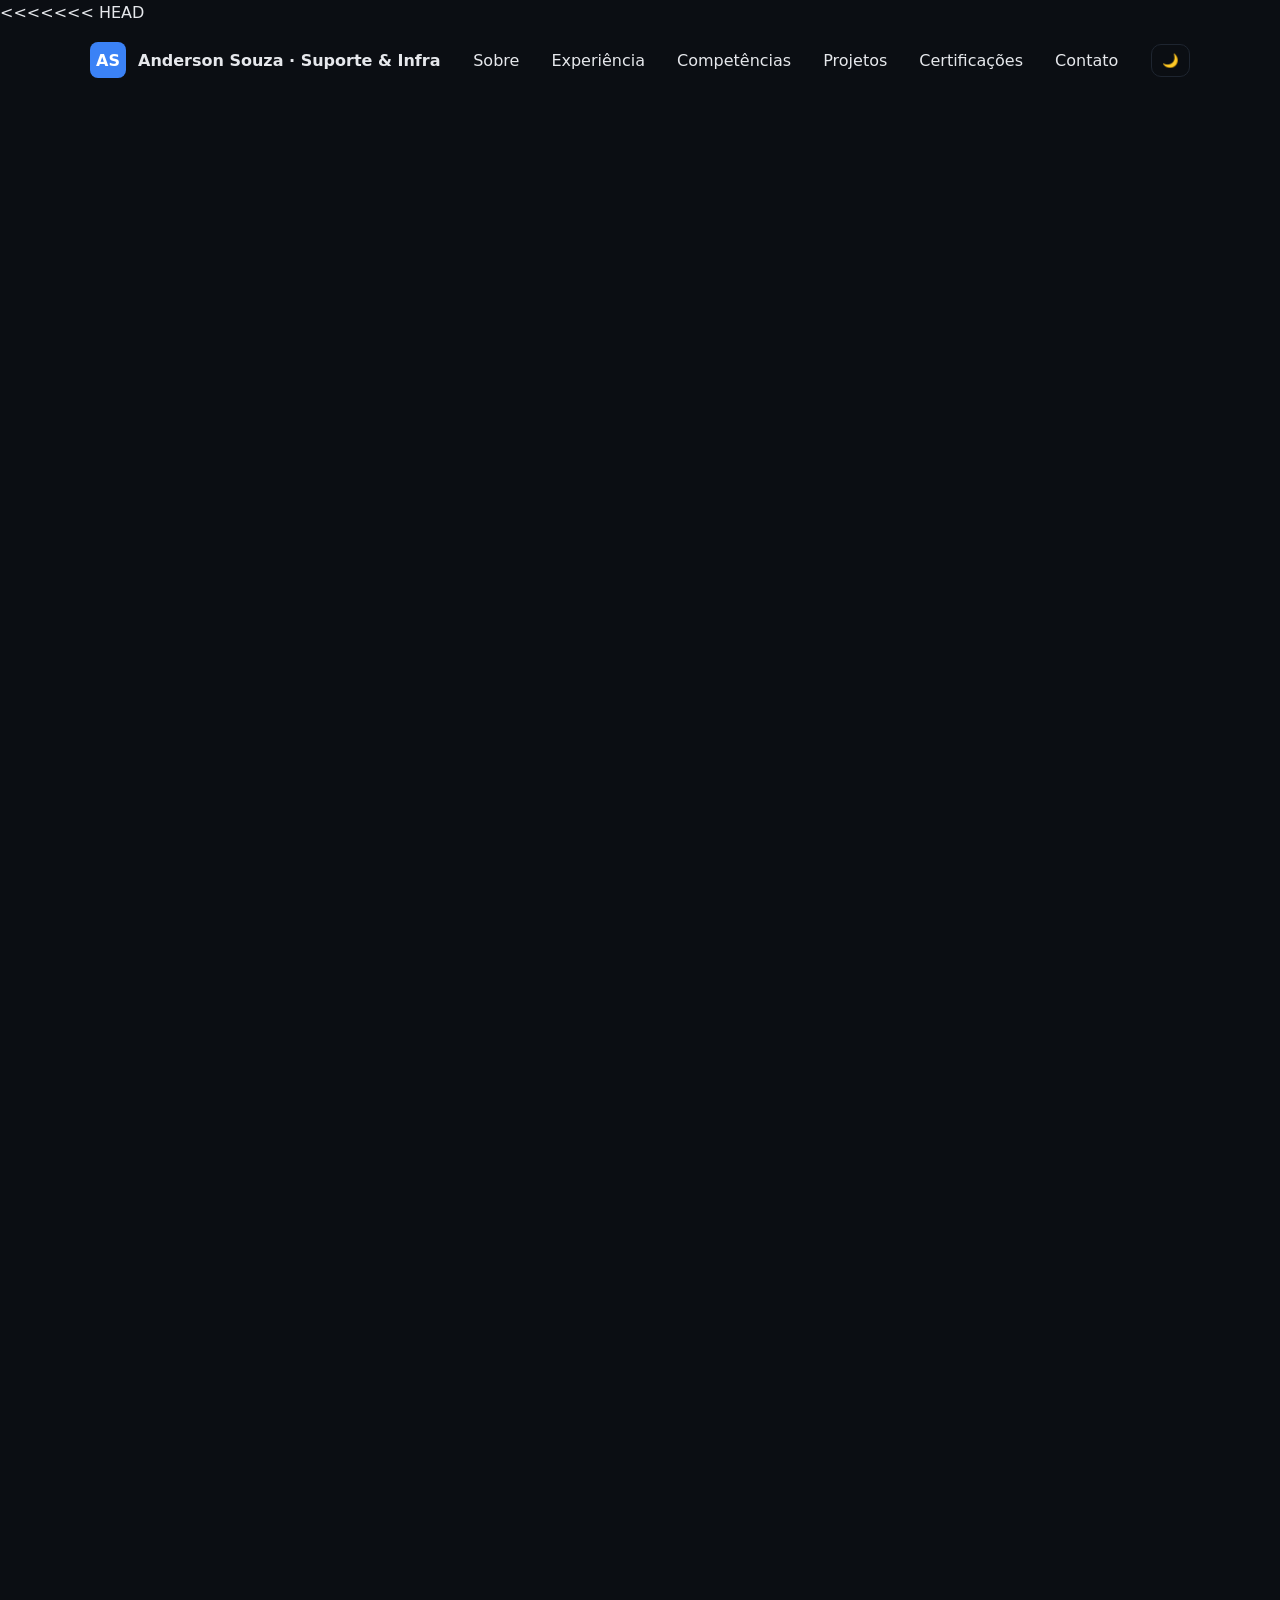
==== commit 0cad5733: "Merge remote-tracking branch 'origin/main'" ====
--- a/index.html
+++ b/index.html
@@ -1,5 +1,6 @@
 <!doctype html>
 <html lang="pt-br" data-theme="dark">
+<<<<<<< HEAD
 <head>
   <meta charset="utf-8" />
   <meta name="viewport" content="width=device-width, initial-scale=1" />
@@ -155,10 +156,79 @@
           <h3>Analista de Suporte Field Pleno · Ativy Cloud</h3>
           <div class="tl-meta">Out/2015 – Ago/2023 · Campinas/SP</div>
           <p class="muted">Administração de servidores Windows; monitoramento (PRTG, Zabbix); suporte a VMs (VMware/vSphere); tratativa de incidentes; Veeam; redes; suporte ao usuário.</p>
-        </div>
-      </div>
+=======
+  <head>
+    <meta charset="utf-8" />
+    <meta name="viewport" content="width=device-width, initial-scale=1" />
+    <title>Anderson Souza · Portfólio</title>
+    <meta
+      name="description"
+      content="Portfólio de Anderson Souza — Suporte Técnico, Infraestrutura e Segurança da Informação."
+    />
+    <link rel="stylesheet" href="style.css" />
+  </head>
+  <body>
+    <a class="skip-link" href="#conteudo">Pular para o conteúdo</a>
+
+    <!-- HEADER -->
+    <header class="site">
+      <div class="container">
+        <nav class="nav">
+          <a class="brand" href="#topo" aria-label="Página inicial">
+            <span class="logo" aria-hidden="true">AS</span>
+            <h1 class="brand-title">Anderson Souza · Suporte & Infra</h1>
+          </a>
+          <ul class="navlinks">
+            <li><a href="#sobre">Sobre</a></li>
+            <li><a href="#experiencia">Experiência</a></li>
+            <li><a href="#skills">Competências</a></li>
+            <!--<li><a href="#projetos">Projetos</a></li>-->
+            <li><a href="#certificados">Certificações</a></li>
+            <li><a href="#contato">Contato</a></li>
+          </ul>
+          <button
+            id="themeToggle"
+            class="btn ghost"
+            type="button"
+            aria-label="Alternar para o tema claro"
+            aria-pressed="false"
+          >
+            🌙
+          </button>
+        </nav>
+      </div>
+    </header>
+
+    <!-- HERO -->
+    <section id="topo" class="container hero reveal">
+      <div class="card p24">
+        <p class="subtitle">São José dos Campos/SP</p>
+        <h2 class="title">Analista de Suporte N2 · Segurança da Informação</h2>
+        <p class="muted">
+          Profissional de TI com 10+ anos em suporte técnico, infraestrutura e
+          segurança. Especialista em administração de servidores Linux/Windows,
+          virtualização e monitoramento de redes. Perfil colaborativo, analítico
+          e orientado à excelência e melhoria contínua.
+        </p>
+        <div class="badges" aria-label="stack">
+          <span class="badge">Linux · Windows</span>
+          <span class="badge">VMware · Proxmox · Hyper‑V</span>
+          <span class="badge">OpenStack · Zabbix · Grafana</span>
+          <span class="badge">Firewall · VPN · AD · DNS</span>
+          <span class="badge">Veeam · cPanel · Plesk</span>
+        </div>
+        <div class="cta">
+          <a class="btn primary" href="#contato">Fale comigo</a>
+          <a class="btn" href="Curriculo.pdf" download>Baixar CV (PDF)</a>
+>>>>>>> origin/main
+        </div>
+      </div>
+      <figure class="avatar card p12">
+        <img src="foto.jpeg" alt="Foto de Anderson Souza" loading="lazy" />
+      </figure>
     </section>
 
+<<<<<<< HEAD
     <!-- SKILLS -->
     <section id="skills" class="container section reveal">
       <h2>Competências</h2>
@@ -196,6 +266,102 @@
     </section>
 
     <!-- PROJETOS (dinâmico) -->
+=======
+    <main id="conteudo">
+      <!-- SOBRE -->
+      <section id="sobre" class="container section reveal">
+        <h2>Sobre</h2>
+        <div class="grid cols-2">
+          <article class="item">
+            <div class="hd"><strong>Resumo</strong></div>
+            <div class="bd">
+              Responsável por ambientes corporativos com foco em
+              <strong>estabilidade, performance e segurança</strong>. Atuação em
+              administração de servidores, redes, virtualização e resposta a
+              incidentes. Experiência com monitoramento (Zabbix, Grafana),
+              backup (Veeam) e nuvem (OpenStack).
+            </div>
+          </article>
+          <article class="item">
+            <div class="hd"><strong>Áreas de interesse</strong></div>
+            <div class="bd chips">
+              <span class="chip">Suporte N2/N3</span>
+              <span class="chip">Infraestrutura</span>
+              <span class="chip">Segurança da Informação</span>
+              <span class="chip">Virtualização</span>
+              <span class="chip">Monitoramento</span>
+              <span class="chip">Cloud</span>
+            </div>
+          </article>
+        </div>
+      </section>
+
+      <!-- EXPERIÊNCIA -->
+      <section id="experiencia" class="container section reveal">
+        <h2>Experiência</h2>
+        <div class="card p24 timeline">
+          <div class="tl-item">
+            <h3>Analista de Suporte N2 · EVEO S.A.</h3>
+            <div class="tl-meta">
+              Ago/2023 – Ago/2025 · São Paulo (remoto/presencial)
+            </div>
+            <p class="muted">
+              Administração de servidores Linux/Windows; firewalls (pfSense,
+              iptables, CSF); VPNs IPsec/SSL; OpenStack; virtualização (Proxmox,
+              VMware, Hyper‑V); cPanel/Plesk; e‑mail (Zimbra, SmarterMail); AD,
+              DNS; Grafana; resposta a incidentes.
+            </p>
+          </div>
+          <div class="tl-item">
+            <h3>Analista de Suporte Field Pleno · Ativy Cloud</h3>
+            <div class="tl-meta">Out/2015 – Ago/2023 · Campinas/SP</div>
+            <p class="muted">
+              Administração de servidores Windows; monitoramento (PRTG, Zabbix);
+              suporte a VMs (VMware/vSphere); tratativa de incidentes; Veeam;
+              redes; suporte ao usuário.
+            </p>
+          </div>
+        </div>
+      </section>
+
+      <!-- SKILLS -->
+      <section id="skills" class="container section reveal">
+        <h2>Competências</h2>
+        <div class="grid cols-3">
+          <article class="item">
+            <div class="hd"><strong>Infra & Sistemas</strong></div>
+            <div class="bd chips">
+              <span class="chip">Linux (Ubuntu, Debian, Alma, CentOS)</span>
+              <span class="chip">Windows Server 2012–2022</span>
+              <span class="chip">AD · DNS</span>
+              <span class="chip">Zabbix · Grafana</span>
+              <span class="chip">PRTG</span>
+              <span class="chip">Veeam</span>
+            </div>
+          </article>
+          <article class="item">
+            <div class="hd"><strong>Redes & Segurança</strong></div>
+            <div class="bd chips">
+              <span class="chip">pfSense · iptables · CSF</span>
+              <span class="chip">VPN IPsec/SSL</span>
+              <span class="chip">Gestão de vulnerabilidades</span>
+              <span class="chip">Resposta a incidentes</span>
+            </div>
+          </article>
+          <article class="item">
+            <div class="hd"><strong>Cloud & Virtualização</strong></div>
+            <div class="bd chips">
+              <span class="chip">OpenStack</span>
+              <span class="chip">VMware · Proxmox · Hyper‑V</span>
+              <span class="chip">cPanel · Plesk</span>
+              <span class="chip">Zimbra · SmarterMail</span>
+            </div>
+          </article>
+        </div>
+      </section>
+
+      <!-- PROJETOS 
+>>>>>>> origin/main
     <section id="projetos" class="container section reveal">
       <div class="projects__head">
         <h2>Projetos</h2>
@@ -236,6 +402,7 @@
       </template>
     </section>
 
+<<<<<<< HEAD
     <!-- CERTIFICAÇÕES -->
     <section id="certificados" class="container section reveal">
       <h2>Formação & Certificações</h2>
@@ -284,18 +451,103 @@
 
               <!-- honeypot (anti-spam) -->
               <input type="text" name="_gotcha" class="hp" autocomplete="off" tabindex="-1" aria-hidden="true">
-
+=======
+      <!-- CERTIFICAÇÕES -->
+      <section id="certificados" class="container section reveal">
+        <h2>Formação & Certificações</h2>
+        <div class="cards">
+          <div class="card-sm">
+            <strong>Segurança da Informação</strong>
+            <div class="muted">FMU · 2025 (cursando)</div>
+          </div>
+          <div class="card-sm">
+            <strong>AWS Certifications</strong>
+            <div class="muted">Ka Solution · Set/2024</div>
+          </div>
+          <div class="card-sm">
+            <strong>Pentest</strong>
+            <div class="muted">Desec Security · (cursando)</div>
+          </div>
+        </div>
+      </section>
+>>>>>>> origin/main
+
+      <!-- CONTATO -->
+      <section id="contato" class="container section reveal">
+        <h2>Contato</h2>
+        <div class="grid cols-2">
+          <article class="item">
+            <div class="hd"><strong>Fale comigo</strong></div>
+            <div class="bd">
+              <p class="muted">
+                Aberto a oportunidades e conexões profissionais.
+              </p>
+              <ul class="list">
+                <li>
+                  <strong>E‑mail:</strong>
+                  <a href="mailto:anderson.souza@nsconsultoria.cloud"
+                    >anderson.souza@nsconsultoria.cloud</a
+                  >
+                </li>
+                <li>
+                  <strong>Telefone:</strong>
+                  <a href="tel:+5511919308229">(11) 91930‑8229</a>
+                </li>
+                <li><strong>Cidade:</strong> São José dos Campos/SP</li>
+              </ul>
               <div class="cta">
-                <button class="btn primary" type="submit">Enviar</button>
-                <span id="formStatus" class="status" aria-live="polite"></span>
+                <a class="btn" href="https://www.linkedin.com/in/andersouza-ti/"
+                  >LinkedIn</a
+                >
+                <a
+                  class="btn"
+                  href="https://github.com/anderson29-nsconsultoria"
+                  >GitHub</a
+                >
               </div>
-            </form>
-          </div>
-        </article>
-      </div>
-    </section>
-  </main>
-
+            </div>
+          </article>
+          <article class="item">
+            <div class="hd"><strong>Envie uma mensagem</strong></div>
+            <div class="bd">
+              <!-- Substitua SEU_ID abaixo pelo ID do seu formulário Formspree -->
+              <form
+                id="contactForm"
+                action="https://formspree.io/f/xyznrjno"
+                method="POST"
+              >
+                <div class="field">
+                  <label for="nome">Nome</label>
+                  <input
+                    id="nome"
+                    name="nome"
+                    type="text"
+                    required
+                    placeholder="Seu nome"
+                  />
+                </div>
+                <div class="field">
+                  <label for="email">E‑mail</label>
+                  <input
+                    id="email"
+                    name="email"
+                    type="email"
+                    required
+                    placeholder="seu@email.com"
+                  />
+                </div>
+                <div class="field">
+                  <label for="mensagem">Mensagem</label>
+                  <textarea
+                    id="mensagem"
+                    name="mensagem"
+                    rows="5"
+                    required
+                    placeholder="Como posso ajudar?"
+                  ></textarea>
+                </div>
+
+<<<<<<< HEAD
   <footer>
     <div class="container foot">
       <small class="muted">© <span id="year"></span> Anderson Souza. Todos os direitos reservados.</small>
@@ -310,4 +562,48 @@
   <!-- JS -->
   <script src="script.js" defer></script>
 </body>
+=======
+                <!-- honeypot (anti‑spam) -->
+                <input
+                  type="text"
+                  name="_gotcha"
+                  class="hp"
+                  autocomplete="off"
+                  tabindex="-1"
+                  aria-hidden="true"
+                />
+
+                <div class="cta">
+                  <button class="btn primary" type="submit">Enviar</button>
+                  <span
+                    id="formStatus"
+                    class="status"
+                    aria-live="polite"
+                  ></span>
+                </div>
+              </form>
+            </div>
+          </article>
+        </div>
+      </section>
+    </main>
+
+    <footer>
+      <div class="container foot">
+        <small class="muted"
+          >© <span id="year"></span> Anderson Souza. Todos os direitos
+          reservados.</small
+        >
+        <div class="social">
+          <a href="https://www.linkedin.com/in/andersouza-ti/">LinkedIn</a>
+          <a href="https://github.com/anderson29-nsconsultoria">GitHub</a>
+          <a href="assets/Curriculo.pdf" download>CV</a>
+        </div>
+      </div>
+    </footer>
+
+    <!-- JS enxuto: tema e animações -->
+    <script src="script.js"></script>
+  </body>
+>>>>>>> origin/main
 </html>
--- a/style.css
+++ b/style.css
@@ -1,3 +1,4 @@
+<<<<<<< HEAD
 /* ===== Reset e base ===== */
 * { box-sizing: border-box; }
 html, body { height: 100%; }
@@ -188,10 +189,354 @@
   list-style: none;
   margin: 4px 0 0;
   padding: 0;
+=======
+/* ===========================
+   FILE: style.css (crie este arquivo ao lado do index.html)
+   =========================== */
+:root {
+  /* tema escuro (padrão) */
+  --bg: #0b0e13;
+  --bg-elev: #121722;
+  --card: #0f1520;
+  --txt: #e6eef8;
+  --muted: #aab6c8;
+  --brand: #59a6ff;
+  --brand-2: #7ef0d9;
+  --stroke: #223047;
+  --radius: 18px;
+  --shadow: 0 10px 30px rgba(0, 0, 0, 0.35);
+  --focus: 0 0 0 3px color-mix(in oklab, var(--brand) 35%, transparent);
+  --trans-fast: 160ms ease;
+}
+
+/* tema claro */
+[data-theme="light"] {
+  --bg: #f5f7fb;
+  --bg-elev: #ffffff;
+  --card: #ffffff;
+  --txt: #0b1220;
+  --muted: #566173;
+  --stroke: #e6ebf2;
+  --shadow: 0 8px 20px rgba(10, 20, 40, 0.08);
+}
+
+/* reset mínimo */
+* {
+  box-sizing: border-box;
+}
+html,
+body {
+  height: 100%;
+}
+body {
+  margin: 0;
+  font:
+    16px/1.6 system-ui,
+    -apple-system,
+    Segoe UI,
+    Roboto,
+    Ubuntu,
+    Cantarell,
+    Noto Sans,
+    Arial;
+  background:
+    radial-gradient(
+      1200px 600px at 10% -10%,
+      color-mix(in oklab, var(--brand) 18%, transparent),
+      transparent 45%
+    ),
+    radial-gradient(
+      1200px 600px at 110% 0%,
+      color-mix(in oklab, var(--brand-2) 16%, transparent),
+      transparent 45%
+    ),
+    var(--bg);
+  color: var(--txt);
+  transition:
+    background-color var(--trans-fast),
+    color var(--trans-fast);
+}
+
+img {
+  max-width: 100%;
+  display: block;
+}
+
+/* acessibilidade */
+.skip-link {
+  position: absolute;
+  left: -9999px;
+  top: auto;
+  width: 1px;
+  height: 1px;
+  overflow: hidden;
+}
+.skip-link:focus {
+  left: 1rem;
+  top: 1rem;
+  width: auto;
+  height: auto;
+  background: var(--brand);
+  color: #001;
+  padding: 0.5rem 0.75rem;
+  border-radius: 10px;
+  box-shadow: var(--focus);
+}
+
+/* header */
+.site {
+  position: sticky;
+  top: 0;
+  z-index: 10;
+  backdrop-filter: blur(8px);
+  background: color-mix(in oklab, var(--bg) 75%, transparent);
+  border-bottom: 1px solid var(--stroke);
+}
+.container {
+  max-width: 1100px;
+  margin-inline: auto;
+  padding: 18px;
+}
+.nav {
+  display: flex;
+  align-items: center;
+  gap: 14px;
+  justify-content: space-between;
+}
+.brand {
+  display: flex;
+  align-items: center;
+  gap: 12px;
+  text-decoration: none;
+  color: inherit;
+}
+.logo {
+  width: 40px;
+  height: 40px;
+  border-radius: 12px;
+  display: grid;
+  place-items: center;
+  background: linear-gradient(135deg, var(--brand), var(--brand-2));
+  box-shadow: var(--shadow);
+}
+.brand-title {
+  font-size: 1.125rem;
+  margin: 0;
+}
+.navlinks {
+  display: flex;
+  gap: 6px;
+  flex-wrap: wrap;
+  list-style: none;
+  margin: 0;
+  padding: 0;
+}
+.navlinks li {
+  margin: 0;
+}
+.navlinks a {
+  color: var(--muted);
+  text-decoration: none;
+  padding: 0.45rem 0.7rem;
+  border-radius: 10px;
+}
+.navlinks a:hover {
+  background: var(--bg-elev);
+  color: var(--txt);
+}
+
+/* botões */
+.btn {
+  appearance: none;
+  border: 1px solid var(--stroke);
+  background: var(--bg-elev);
+  color: var(--txt);
+  padding: 0.7rem 1rem;
+  border-radius: 12px;
+  text-decoration: none;
+  font-weight: 600;
+  transition:
+    transform var(--trans-fast),
+    background-color var(--trans-fast);
+}
+.btn:hover {
+  transform: translateY(-1px);
+}
+.btn.primary {
+  background: linear-gradient(135deg, var(--brand), var(--brand-2));
+  color: #081221;
+  border: 0;
+}
+.btn.ghost {
+  background: transparent;
+  border-color: var(--stroke);
+}
+.btn:focus-visible {
+  outline: none;
+  box-shadow: var(--focus);
+}
+
+/* hero */
+.hero {
+  display: grid;
+  grid-template-columns: 1.1fr 0.9fr;
+  gap: 26px;
+  align-items: center;
+  padding: 42px 18px;
+}
+@media (max-width: 900px) {
+  .hero {
+    grid-template-columns: 1fr;
+  }
+}
+.card {
+  background: linear-gradient(
+    180deg,
+    color-mix(in oklab, var(--card) 92%, transparent),
+    var(--card)
+  );
+  border: 1px solid var(--stroke);
+  border-radius: var(--radius);
+  box-shadow: var(--shadow);
+}
+.p24 {
+  padding: 24px;
+}
+.p12 {
+  padding: 12px;
+}
+.title {
+  font-size: clamp(1.9rem, 2.4vw, 2.6rem);
+  margin: 0.25rem 0;
+}
+.subtitle {
+  color: var(--muted);
+  margin: 0;
+}
+.muted {
+  color: var(--muted);
+}
+.badges {
   display: flex;
   flex-wrap: wrap;
   gap: 8px;
-}
+  margin-top: 14px;
+}
+.badge {
+  font-size: 0.85rem;
+  border: 1px solid var(--stroke);
+  padding: 0.35rem 0.6rem;
+  border-radius: 999px;
+  background: color-mix(in oklab, var(--bg-elev) 90%, transparent);
+}
+.cta {
+  display: flex;
+  gap: 10px;
+  margin-top: 18px;
+  flex-wrap: wrap;
+}
+
+/* avatar controlado */
+.avatar {
+  height: 420px;
+}
+.avatar img {
+  width: 100%;
+  height: 100%;
+  border-radius: 14px;
+  object-fit: cover;
+}
+
+/* seções */
+.section {
+  margin: 34px 0;
+}
+.grid {
+  display: grid;
+  gap: 16px;
+}
+.grid.cols-3 {
+  grid-template-columns: repeat(3, 1fr);
+}
+.grid.cols-2 {
+  grid-template-columns: repeat(2, 1fr);
+}
+@media (max-width: 950px) {
+  .grid.cols-3 {
+    grid-template-columns: 1fr 1fr;
+  }
+}
+@media (max-width: 680px) {
+  .grid.cols-3,
+  .grid.cols-2 {
+    grid-template-columns: 1fr;
+  }
+}
+.item {
+  background: var(--card);
+  border: 1px solid var(--stroke);
+  border-radius: var(--radius);
+}
+.item .hd {
+  display: flex;
+  align-items: center;
+  gap: 10px;
+  padding: 18px;
+  border-bottom: 1px solid var(--stroke);
+}
+.item .bd {
+  padding: 18px;
+  color: var(--muted);
+}
+
+/* timeline */
+.timeline {
+  position: relative;
+}
+.timeline::before {
+  content: "";
+  position: absolute;
+  left: 20px;
+  top: 0;
+  bottom: 0;
+  width: 2px;
+  background: var(--stroke);
+}
+.tl-item {
+  position: relative;
+  padding-left: 54px;
+  margin-bottom: 18px;
+}
+.tl-item::before {
+  content: "";
+  position: absolute;
+  left: 12px;
+  top: 6px;
+  width: 18px;
+  height: 18px;
+  border-radius: 50%;
+  background: linear-gradient(135deg, var(--brand), var(--brand-2));
+  box-shadow: 0 0 0 4px color-mix(in oklab, var(--brand) 15%, transparent);
+}
+.tl-item h3 {
+  margin: 0.1rem 0;
+}
+.tl-meta {
+  display: flex;
+  gap: 8px;
+  flex-wrap: wrap;
+  color: var(--muted);
+  font-size: 0.92rem;
+}
+
+/* chips/cards */
+.chips {
+>>>>>>> origin/main
+  display: flex;
+  flex-wrap: wrap;
+  gap: 8px;
+}
+<<<<<<< HEAD
 .project-card__chips .chip {
   background: var(--chip);
   border: 1px solid var(--line);
@@ -217,4 +562,125 @@
 .projects__filters select {
   background: transparent; color: inherit; border: 1px solid var(--line); border-radius: 10px;
   padding: 10px 12px; font: inherit; flex: 1 1 220px;
-}
+=======
+.chip {
+  border: 1px solid var(--stroke);
+  padding: 0.4rem 0.6rem;
+  border-radius: 999px;
+  background: var(--bg-elev);
+  font-size: 0.92rem;
+}
+.cards {
+  display: grid;
+  gap: 16px;
+  grid-template-columns: repeat(3, 1fr);
+}
+@media (max-width: 900px) {
+  .cards {
+    grid-template-columns: 1fr 1fr;
+  }
+}
+@media (max-width: 580px) {
+  .cards {
+    grid-template-columns: 1fr;
+  }
+}
+.card-sm {
+  padding: 18px;
+  background: var(--card);
+  border: 1px solid var(--stroke);
+  border-radius: var(--radius);
+}
+
+/* listas simples */
+.list {
+  list-style: none;
+  padding-left: 0;
+  margin: 0;
+  display: grid;
+  gap: 8px;
+}
+
+/* rodapé */
+footer {
+  border-top: 1px solid var(--stroke);
+  background: var(--bg-elev);
+  margin-top: 34px;
+}
+.foot {
+  display: flex;
+  gap: 14px;
+  align-items: center;
+  justify-content: space-between;
+  flex-wrap: wrap;
+  padding: 18px;
+}
+.social a {
+  color: var(--muted);
+  text-decoration: none;
+  margin-right: 10px;
+}
+.social a:hover {
+  color: var(--txt);
+}
+
+/* formulários */
+.field {
+  display: grid;
+  gap: 6px;
+  margin-bottom: 12px;
+}
+.field label {
+  font-weight: 600;
+}
+.field input,
+.field textarea {
+  width: 100%;
+  padding: 0.8rem 1rem;
+  border-radius: 12px;
+  border: 1px solid var(--stroke);
+  background: var(--bg-elev);
+  color: var(--txt);
+}
+.field input:focus,
+.field textarea:focus {
+  outline: none;
+  box-shadow: var(--focus);
+}
+.hp {
+  position: absolute;
+  left: -9999px;
+}
+.status {
+  font-size: 0.95rem;
+}
+.status.ok {
+  color: #22c55e;
+}
+.status.err {
+  color: #ef4444;
+}
+
+/* animações suaves */
+.reveal {
+  opacity: 0;
+  transform: translateY(14px);
+  transition:
+    opacity 380ms ease,
+    transform 380ms ease;
+}
+.reveal.is-visible {
+  opacity: 1;
+  transform: none;
+}
+@media (prefers-reduced-motion: reduce) {
+  * {
+    scroll-behavior: auto;
+  }
+  .reveal {
+    opacity: 1;
+    transform: none;
+    transition: none;
+  }
+>>>>>>> origin/main
+}
--- a/style.css
+++ b/style.css
@@ -1,3 +1,4 @@
+<<<<<<< HEAD
 /* ===== Reset e base ===== */
 * { box-sizing: border-box; }
 html, body { height: 100%; }
@@ -188,10 +189,354 @@
   list-style: none;
   margin: 4px 0 0;
   padding: 0;
+=======
+/* ===========================
+   FILE: style.css (crie este arquivo ao lado do index.html)
+   =========================== */
+:root {
+  /* tema escuro (padrão) */
+  --bg: #0b0e13;
+  --bg-elev: #121722;
+  --card: #0f1520;
+  --txt: #e6eef8;
+  --muted: #aab6c8;
+  --brand: #59a6ff;
+  --brand-2: #7ef0d9;
+  --stroke: #223047;
+  --radius: 18px;
+  --shadow: 0 10px 30px rgba(0, 0, 0, 0.35);
+  --focus: 0 0 0 3px color-mix(in oklab, var(--brand) 35%, transparent);
+  --trans-fast: 160ms ease;
+}
+
+/* tema claro */
+[data-theme="light"] {
+  --bg: #f5f7fb;
+  --bg-elev: #ffffff;
+  --card: #ffffff;
+  --txt: #0b1220;
+  --muted: #566173;
+  --stroke: #e6ebf2;
+  --shadow: 0 8px 20px rgba(10, 20, 40, 0.08);
+}
+
+/* reset mínimo */
+* {
+  box-sizing: border-box;
+}
+html,
+body {
+  height: 100%;
+}
+body {
+  margin: 0;
+  font:
+    16px/1.6 system-ui,
+    -apple-system,
+    Segoe UI,
+    Roboto,
+    Ubuntu,
+    Cantarell,
+    Noto Sans,
+    Arial;
+  background:
+    radial-gradient(
+      1200px 600px at 10% -10%,
+      color-mix(in oklab, var(--brand) 18%, transparent),
+      transparent 45%
+    ),
+    radial-gradient(
+      1200px 600px at 110% 0%,
+      color-mix(in oklab, var(--brand-2) 16%, transparent),
+      transparent 45%
+    ),
+    var(--bg);
+  color: var(--txt);
+  transition:
+    background-color var(--trans-fast),
+    color var(--trans-fast);
+}
+
+img {
+  max-width: 100%;
+  display: block;
+}
+
+/* acessibilidade */
+.skip-link {
+  position: absolute;
+  left: -9999px;
+  top: auto;
+  width: 1px;
+  height: 1px;
+  overflow: hidden;
+}
+.skip-link:focus {
+  left: 1rem;
+  top: 1rem;
+  width: auto;
+  height: auto;
+  background: var(--brand);
+  color: #001;
+  padding: 0.5rem 0.75rem;
+  border-radius: 10px;
+  box-shadow: var(--focus);
+}
+
+/* header */
+.site {
+  position: sticky;
+  top: 0;
+  z-index: 10;
+  backdrop-filter: blur(8px);
+  background: color-mix(in oklab, var(--bg) 75%, transparent);
+  border-bottom: 1px solid var(--stroke);
+}
+.container {
+  max-width: 1100px;
+  margin-inline: auto;
+  padding: 18px;
+}
+.nav {
+  display: flex;
+  align-items: center;
+  gap: 14px;
+  justify-content: space-between;
+}
+.brand {
+  display: flex;
+  align-items: center;
+  gap: 12px;
+  text-decoration: none;
+  color: inherit;
+}
+.logo {
+  width: 40px;
+  height: 40px;
+  border-radius: 12px;
+  display: grid;
+  place-items: center;
+  background: linear-gradient(135deg, var(--brand), var(--brand-2));
+  box-shadow: var(--shadow);
+}
+.brand-title {
+  font-size: 1.125rem;
+  margin: 0;
+}
+.navlinks {
+  display: flex;
+  gap: 6px;
+  flex-wrap: wrap;
+  list-style: none;
+  margin: 0;
+  padding: 0;
+}
+.navlinks li {
+  margin: 0;
+}
+.navlinks a {
+  color: var(--muted);
+  text-decoration: none;
+  padding: 0.45rem 0.7rem;
+  border-radius: 10px;
+}
+.navlinks a:hover {
+  background: var(--bg-elev);
+  color: var(--txt);
+}
+
+/* botões */
+.btn {
+  appearance: none;
+  border: 1px solid var(--stroke);
+  background: var(--bg-elev);
+  color: var(--txt);
+  padding: 0.7rem 1rem;
+  border-radius: 12px;
+  text-decoration: none;
+  font-weight: 600;
+  transition:
+    transform var(--trans-fast),
+    background-color var(--trans-fast);
+}
+.btn:hover {
+  transform: translateY(-1px);
+}
+.btn.primary {
+  background: linear-gradient(135deg, var(--brand), var(--brand-2));
+  color: #081221;
+  border: 0;
+}
+.btn.ghost {
+  background: transparent;
+  border-color: var(--stroke);
+}
+.btn:focus-visible {
+  outline: none;
+  box-shadow: var(--focus);
+}
+
+/* hero */
+.hero {
+  display: grid;
+  grid-template-columns: 1.1fr 0.9fr;
+  gap: 26px;
+  align-items: center;
+  padding: 42px 18px;
+}
+@media (max-width: 900px) {
+  .hero {
+    grid-template-columns: 1fr;
+  }
+}
+.card {
+  background: linear-gradient(
+    180deg,
+    color-mix(in oklab, var(--card) 92%, transparent),
+    var(--card)
+  );
+  border: 1px solid var(--stroke);
+  border-radius: var(--radius);
+  box-shadow: var(--shadow);
+}
+.p24 {
+  padding: 24px;
+}
+.p12 {
+  padding: 12px;
+}
+.title {
+  font-size: clamp(1.9rem, 2.4vw, 2.6rem);
+  margin: 0.25rem 0;
+}
+.subtitle {
+  color: var(--muted);
+  margin: 0;
+}
+.muted {
+  color: var(--muted);
+}
+.badges {
   display: flex;
   flex-wrap: wrap;
   gap: 8px;
-}
+  margin-top: 14px;
+}
+.badge {
+  font-size: 0.85rem;
+  border: 1px solid var(--stroke);
+  padding: 0.35rem 0.6rem;
+  border-radius: 999px;
+  background: color-mix(in oklab, var(--bg-elev) 90%, transparent);
+}
+.cta {
+  display: flex;
+  gap: 10px;
+  margin-top: 18px;
+  flex-wrap: wrap;
+}
+
+/* avatar controlado */
+.avatar {
+  height: 420px;
+}
+.avatar img {
+  width: 100%;
+  height: 100%;
+  border-radius: 14px;
+  object-fit: cover;
+}
+
+/* seções */
+.section {
+  margin: 34px 0;
+}
+.grid {
+  display: grid;
+  gap: 16px;
+}
+.grid.cols-3 {
+  grid-template-columns: repeat(3, 1fr);
+}
+.grid.cols-2 {
+  grid-template-columns: repeat(2, 1fr);
+}
+@media (max-width: 950px) {
+  .grid.cols-3 {
+    grid-template-columns: 1fr 1fr;
+  }
+}
+@media (max-width: 680px) {
+  .grid.cols-3,
+  .grid.cols-2 {
+    grid-template-columns: 1fr;
+  }
+}
+.item {
+  background: var(--card);
+  border: 1px solid var(--stroke);
+  border-radius: var(--radius);
+}
+.item .hd {
+  display: flex;
+  align-items: center;
+  gap: 10px;
+  padding: 18px;
+  border-bottom: 1px solid var(--stroke);
+}
+.item .bd {
+  padding: 18px;
+  color: var(--muted);
+}
+
+/* timeline */
+.timeline {
+  position: relative;
+}
+.timeline::before {
+  content: "";
+  position: absolute;
+  left: 20px;
+  top: 0;
+  bottom: 0;
+  width: 2px;
+  background: var(--stroke);
+}
+.tl-item {
+  position: relative;
+  padding-left: 54px;
+  margin-bottom: 18px;
+}
+.tl-item::before {
+  content: "";
+  position: absolute;
+  left: 12px;
+  top: 6px;
+  width: 18px;
+  height: 18px;
+  border-radius: 50%;
+  background: linear-gradient(135deg, var(--brand), var(--brand-2));
+  box-shadow: 0 0 0 4px color-mix(in oklab, var(--brand) 15%, transparent);
+}
+.tl-item h3 {
+  margin: 0.1rem 0;
+}
+.tl-meta {
+  display: flex;
+  gap: 8px;
+  flex-wrap: wrap;
+  color: var(--muted);
+  font-size: 0.92rem;
+}
+
+/* chips/cards */
+.chips {
+>>>>>>> origin/main
+  display: flex;
+  flex-wrap: wrap;
+  gap: 8px;
+}
+<<<<<<< HEAD
 .project-card__chips .chip {
   background: var(--chip);
   border: 1px solid var(--line);
@@ -217,4 +562,125 @@
 .projects__filters select {
   background: transparent; color: inherit; border: 1px solid var(--line); border-radius: 10px;
   padding: 10px 12px; font: inherit; flex: 1 1 220px;
-}
+=======
+.chip {
+  border: 1px solid var(--stroke);
+  padding: 0.4rem 0.6rem;
+  border-radius: 999px;
+  background: var(--bg-elev);
+  font-size: 0.92rem;
+}
+.cards {
+  display: grid;
+  gap: 16px;
+  grid-template-columns: repeat(3, 1fr);
+}
+@media (max-width: 900px) {
+  .cards {
+    grid-template-columns: 1fr 1fr;
+  }
+}
+@media (max-width: 580px) {
+  .cards {
+    grid-template-columns: 1fr;
+  }
+}
+.card-sm {
+  padding: 18px;
+  background: var(--card);
+  border: 1px solid var(--stroke);
+  border-radius: var(--radius);
+}
+
+/* listas simples */
+.list {
+  list-style: none;
+  padding-left: 0;
+  margin: 0;
+  display: grid;
+  gap: 8px;
+}
+
+/* rodapé */
+footer {
+  border-top: 1px solid var(--stroke);
+  background: var(--bg-elev);
+  margin-top: 34px;
+}
+.foot {
+  display: flex;
+  gap: 14px;
+  align-items: center;
+  justify-content: space-between;
+  flex-wrap: wrap;
+  padding: 18px;
+}
+.social a {
+  color: var(--muted);
+  text-decoration: none;
+  margin-right: 10px;
+}
+.social a:hover {
+  color: var(--txt);
+}
+
+/* formulários */
+.field {
+  display: grid;
+  gap: 6px;
+  margin-bottom: 12px;
+}
+.field label {
+  font-weight: 600;
+}
+.field input,
+.field textarea {
+  width: 100%;
+  padding: 0.8rem 1rem;
+  border-radius: 12px;
+  border: 1px solid var(--stroke);
+  background: var(--bg-elev);
+  color: var(--txt);
+}
+.field input:focus,
+.field textarea:focus {
+  outline: none;
+  box-shadow: var(--focus);
+}
+.hp {
+  position: absolute;
+  left: -9999px;
+}
+.status {
+  font-size: 0.95rem;
+}
+.status.ok {
+  color: #22c55e;
+}
+.status.err {
+  color: #ef4444;
+}
+
+/* animações suaves */
+.reveal {
+  opacity: 0;
+  transform: translateY(14px);
+  transition:
+    opacity 380ms ease,
+    transform 380ms ease;
+}
+.reveal.is-visible {
+  opacity: 1;
+  transform: none;
+}
+@media (prefers-reduced-motion: reduce) {
+  * {
+    scroll-behavior: auto;
+  }
+  .reveal {
+    opacity: 1;
+    transform: none;
+    transition: none;
+  }
+>>>>>>> origin/main
+}
--- a/style.css
+++ b/style.css
@@ -1,3 +1,4 @@
+<<<<<<< HEAD
 /* ===== Reset e base ===== */
 * { box-sizing: border-box; }
 html, body { height: 100%; }
@@ -188,10 +189,354 @@
   list-style: none;
   margin: 4px 0 0;
   padding: 0;
+=======
+/* ===========================
+   FILE: style.css (crie este arquivo ao lado do index.html)
+   =========================== */
+:root {
+  /* tema escuro (padrão) */
+  --bg: #0b0e13;
+  --bg-elev: #121722;
+  --card: #0f1520;
+  --txt: #e6eef8;
+  --muted: #aab6c8;
+  --brand: #59a6ff;
+  --brand-2: #7ef0d9;
+  --stroke: #223047;
+  --radius: 18px;
+  --shadow: 0 10px 30px rgba(0, 0, 0, 0.35);
+  --focus: 0 0 0 3px color-mix(in oklab, var(--brand) 35%, transparent);
+  --trans-fast: 160ms ease;
+}
+
+/* tema claro */
+[data-theme="light"] {
+  --bg: #f5f7fb;
+  --bg-elev: #ffffff;
+  --card: #ffffff;
+  --txt: #0b1220;
+  --muted: #566173;
+  --stroke: #e6ebf2;
+  --shadow: 0 8px 20px rgba(10, 20, 40, 0.08);
+}
+
+/* reset mínimo */
+* {
+  box-sizing: border-box;
+}
+html,
+body {
+  height: 100%;
+}
+body {
+  margin: 0;
+  font:
+    16px/1.6 system-ui,
+    -apple-system,
+    Segoe UI,
+    Roboto,
+    Ubuntu,
+    Cantarell,
+    Noto Sans,
+    Arial;
+  background:
+    radial-gradient(
+      1200px 600px at 10% -10%,
+      color-mix(in oklab, var(--brand) 18%, transparent),
+      transparent 45%
+    ),
+    radial-gradient(
+      1200px 600px at 110% 0%,
+      color-mix(in oklab, var(--brand-2) 16%, transparent),
+      transparent 45%
+    ),
+    var(--bg);
+  color: var(--txt);
+  transition:
+    background-color var(--trans-fast),
+    color var(--trans-fast);
+}
+
+img {
+  max-width: 100%;
+  display: block;
+}
+
+/* acessibilidade */
+.skip-link {
+  position: absolute;
+  left: -9999px;
+  top: auto;
+  width: 1px;
+  height: 1px;
+  overflow: hidden;
+}
+.skip-link:focus {
+  left: 1rem;
+  top: 1rem;
+  width: auto;
+  height: auto;
+  background: var(--brand);
+  color: #001;
+  padding: 0.5rem 0.75rem;
+  border-radius: 10px;
+  box-shadow: var(--focus);
+}
+
+/* header */
+.site {
+  position: sticky;
+  top: 0;
+  z-index: 10;
+  backdrop-filter: blur(8px);
+  background: color-mix(in oklab, var(--bg) 75%, transparent);
+  border-bottom: 1px solid var(--stroke);
+}
+.container {
+  max-width: 1100px;
+  margin-inline: auto;
+  padding: 18px;
+}
+.nav {
+  display: flex;
+  align-items: center;
+  gap: 14px;
+  justify-content: space-between;
+}
+.brand {
+  display: flex;
+  align-items: center;
+  gap: 12px;
+  text-decoration: none;
+  color: inherit;
+}
+.logo {
+  width: 40px;
+  height: 40px;
+  border-radius: 12px;
+  display: grid;
+  place-items: center;
+  background: linear-gradient(135deg, var(--brand), var(--brand-2));
+  box-shadow: var(--shadow);
+}
+.brand-title {
+  font-size: 1.125rem;
+  margin: 0;
+}
+.navlinks {
+  display: flex;
+  gap: 6px;
+  flex-wrap: wrap;
+  list-style: none;
+  margin: 0;
+  padding: 0;
+}
+.navlinks li {
+  margin: 0;
+}
+.navlinks a {
+  color: var(--muted);
+  text-decoration: none;
+  padding: 0.45rem 0.7rem;
+  border-radius: 10px;
+}
+.navlinks a:hover {
+  background: var(--bg-elev);
+  color: var(--txt);
+}
+
+/* botões */
+.btn {
+  appearance: none;
+  border: 1px solid var(--stroke);
+  background: var(--bg-elev);
+  color: var(--txt);
+  padding: 0.7rem 1rem;
+  border-radius: 12px;
+  text-decoration: none;
+  font-weight: 600;
+  transition:
+    transform var(--trans-fast),
+    background-color var(--trans-fast);
+}
+.btn:hover {
+  transform: translateY(-1px);
+}
+.btn.primary {
+  background: linear-gradient(135deg, var(--brand), var(--brand-2));
+  color: #081221;
+  border: 0;
+}
+.btn.ghost {
+  background: transparent;
+  border-color: var(--stroke);
+}
+.btn:focus-visible {
+  outline: none;
+  box-shadow: var(--focus);
+}
+
+/* hero */
+.hero {
+  display: grid;
+  grid-template-columns: 1.1fr 0.9fr;
+  gap: 26px;
+  align-items: center;
+  padding: 42px 18px;
+}
+@media (max-width: 900px) {
+  .hero {
+    grid-template-columns: 1fr;
+  }
+}
+.card {
+  background: linear-gradient(
+    180deg,
+    color-mix(in oklab, var(--card) 92%, transparent),
+    var(--card)
+  );
+  border: 1px solid var(--stroke);
+  border-radius: var(--radius);
+  box-shadow: var(--shadow);
+}
+.p24 {
+  padding: 24px;
+}
+.p12 {
+  padding: 12px;
+}
+.title {
+  font-size: clamp(1.9rem, 2.4vw, 2.6rem);
+  margin: 0.25rem 0;
+}
+.subtitle {
+  color: var(--muted);
+  margin: 0;
+}
+.muted {
+  color: var(--muted);
+}
+.badges {
   display: flex;
   flex-wrap: wrap;
   gap: 8px;
-}
+  margin-top: 14px;
+}
+.badge {
+  font-size: 0.85rem;
+  border: 1px solid var(--stroke);
+  padding: 0.35rem 0.6rem;
+  border-radius: 999px;
+  background: color-mix(in oklab, var(--bg-elev) 90%, transparent);
+}
+.cta {
+  display: flex;
+  gap: 10px;
+  margin-top: 18px;
+  flex-wrap: wrap;
+}
+
+/* avatar controlado */
+.avatar {
+  height: 420px;
+}
+.avatar img {
+  width: 100%;
+  height: 100%;
+  border-radius: 14px;
+  object-fit: cover;
+}
+
+/* seções */
+.section {
+  margin: 34px 0;
+}
+.grid {
+  display: grid;
+  gap: 16px;
+}
+.grid.cols-3 {
+  grid-template-columns: repeat(3, 1fr);
+}
+.grid.cols-2 {
+  grid-template-columns: repeat(2, 1fr);
+}
+@media (max-width: 950px) {
+  .grid.cols-3 {
+    grid-template-columns: 1fr 1fr;
+  }
+}
+@media (max-width: 680px) {
+  .grid.cols-3,
+  .grid.cols-2 {
+    grid-template-columns: 1fr;
+  }
+}
+.item {
+  background: var(--card);
+  border: 1px solid var(--stroke);
+  border-radius: var(--radius);
+}
+.item .hd {
+  display: flex;
+  align-items: center;
+  gap: 10px;
+  padding: 18px;
+  border-bottom: 1px solid var(--stroke);
+}
+.item .bd {
+  padding: 18px;
+  color: var(--muted);
+}
+
+/* timeline */
+.timeline {
+  position: relative;
+}
+.timeline::before {
+  content: "";
+  position: absolute;
+  left: 20px;
+  top: 0;
+  bottom: 0;
+  width: 2px;
+  background: var(--stroke);
+}
+.tl-item {
+  position: relative;
+  padding-left: 54px;
+  margin-bottom: 18px;
+}
+.tl-item::before {
+  content: "";
+  position: absolute;
+  left: 12px;
+  top: 6px;
+  width: 18px;
+  height: 18px;
+  border-radius: 50%;
+  background: linear-gradient(135deg, var(--brand), var(--brand-2));
+  box-shadow: 0 0 0 4px color-mix(in oklab, var(--brand) 15%, transparent);
+}
+.tl-item h3 {
+  margin: 0.1rem 0;
+}
+.tl-meta {
+  display: flex;
+  gap: 8px;
+  flex-wrap: wrap;
+  color: var(--muted);
+  font-size: 0.92rem;
+}
+
+/* chips/cards */
+.chips {
+>>>>>>> origin/main
+  display: flex;
+  flex-wrap: wrap;
+  gap: 8px;
+}
+<<<<<<< HEAD
 .project-card__chips .chip {
   background: var(--chip);
   border: 1px solid var(--line);
@@ -217,4 +562,125 @@
 .projects__filters select {
   background: transparent; color: inherit; border: 1px solid var(--line); border-radius: 10px;
   padding: 10px 12px; font: inherit; flex: 1 1 220px;
-}
+=======
+.chip {
+  border: 1px solid var(--stroke);
+  padding: 0.4rem 0.6rem;
+  border-radius: 999px;
+  background: var(--bg-elev);
+  font-size: 0.92rem;
+}
+.cards {
+  display: grid;
+  gap: 16px;
+  grid-template-columns: repeat(3, 1fr);
+}
+@media (max-width: 900px) {
+  .cards {
+    grid-template-columns: 1fr 1fr;
+  }
+}
+@media (max-width: 580px) {
+  .cards {
+    grid-template-columns: 1fr;
+  }
+}
+.card-sm {
+  padding: 18px;
+  background: var(--card);
+  border: 1px solid var(--stroke);
+  border-radius: var(--radius);
+}
+
+/* listas simples */
+.list {
+  list-style: none;
+  padding-left: 0;
+  margin: 0;
+  display: grid;
+  gap: 8px;
+}
+
+/* rodapé */
+footer {
+  border-top: 1px solid var(--stroke);
+  background: var(--bg-elev);
+  margin-top: 34px;
+}
+.foot {
+  display: flex;
+  gap: 14px;
+  align-items: center;
+  justify-content: space-between;
+  flex-wrap: wrap;
+  padding: 18px;
+}
+.social a {
+  color: var(--muted);
+  text-decoration: none;
+  margin-right: 10px;
+}
+.social a:hover {
+  color: var(--txt);
+}
+
+/* formulários */
+.field {
+  display: grid;
+  gap: 6px;
+  margin-bottom: 12px;
+}
+.field label {
+  font-weight: 600;
+}
+.field input,
+.field textarea {
+  width: 100%;
+  padding: 0.8rem 1rem;
+  border-radius: 12px;
+  border: 1px solid var(--stroke);
+  background: var(--bg-elev);
+  color: var(--txt);
+}
+.field input:focus,
+.field textarea:focus {
+  outline: none;
+  box-shadow: var(--focus);
+}
+.hp {
+  position: absolute;
+  left: -9999px;
+}
+.status {
+  font-size: 0.95rem;
+}
+.status.ok {
+  color: #22c55e;
+}
+.status.err {
+  color: #ef4444;
+}
+
+/* animações suaves */
+.reveal {
+  opacity: 0;
+  transform: translateY(14px);
+  transition:
+    opacity 380ms ease,
+    transform 380ms ease;
+}
+.reveal.is-visible {
+  opacity: 1;
+  transform: none;
+}
+@media (prefers-reduced-motion: reduce) {
+  * {
+    scroll-behavior: auto;
+  }
+  .reveal {
+    opacity: 1;
+    transform: none;
+    transition: none;
+  }
+>>>>>>> origin/main
+}
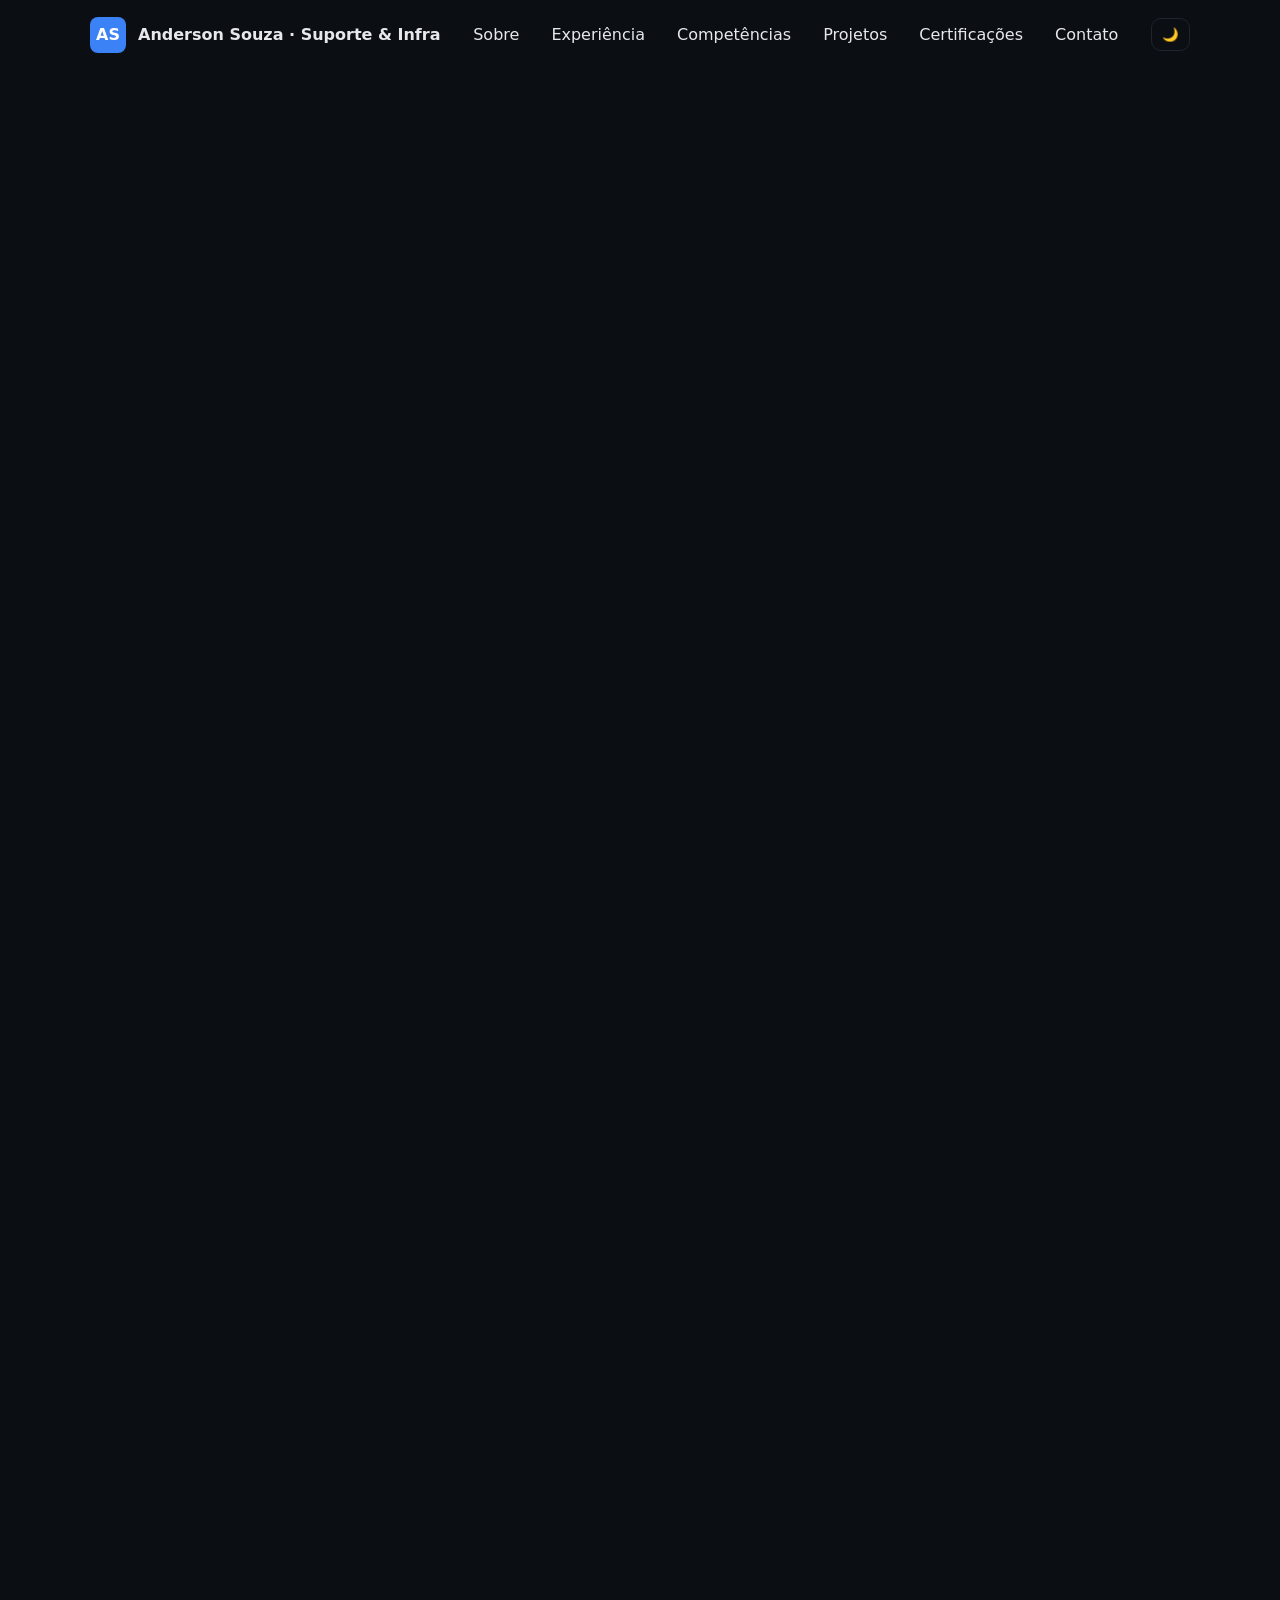
==== commit d66bfd40: "Fix HTML syntax errors in index.html" ====
--- a/index.html
+++ b/index.html
@@ -1,6 +1,6 @@
 <!doctype html>
 <html lang="pt-br" data-theme="dark">
-<<<<<<< HEAD
+
 <head>
   <meta charset="utf-8" />
   <meta name="viewport" content="width=device-width, initial-scale=1" />
@@ -56,7 +56,7 @@
         "url": "https://nsconsultoria.cloud/",
         "sameAs": [
           "https://www.linkedin.com/in/andersouza-ti/",
-          "https://github.com/anderson29-nsconsultoria"
+          "https://github.com/anderson-souza-tech"
         ]
       }
     ]
@@ -428,7 +428,7 @@
             </ul>
             <div class="cta">
               <a class="btn" href="https://www.linkedin.com/in/andersouza-ti/" target="_blank" rel="noopener noreferrer">LinkedIn</a>
-              <a class="btn" href="https://github.com/anderson29-nsconsultoria" target="_blank" rel="noopener noreferrer">GitHub</a>
+              <a class="btn" href="https://github.com/anderson-souza-tech" target="_blank" rel="noopener noreferrer">GitHub</a>
             </div>
           </div>
         </article>
@@ -501,7 +501,7 @@
                 >
                 <a
                   class="btn"
-                  href="https://github.com/anderson29-nsconsultoria"
+                  href="https://github.com/anderson-souza-tech"
                   >GitHub</a
                 >
               </div>
@@ -553,7 +553,7 @@
       <small class="muted">© <span id="year"></span> Anderson Souza. Todos os direitos reservados.</small>
       <div class="social">
         <a href="https://www.linkedin.com/in/andersouza-ti/" target="_blank" rel="noopener noreferrer">LinkedIn</a>
-        <a href="https://github.com/anderson29-nsconsultoria" target="_blank" rel="noopener noreferrer">GitHub</a>
+        <a href="https://github.com/anderson-souza-tech" target="_blank" rel="noopener noreferrer">GitHub</a>
         <a href="assets/Curriculo.pdf" download>CV</a>
       </div>
     </div>
@@ -596,7 +596,7 @@
         >
         <div class="social">
           <a href="https://www.linkedin.com/in/andersouza-ti/">LinkedIn</a>
-          <a href="https://github.com/anderson29-nsconsultoria">GitHub</a>
+          <a href="https://github.com/anderson-souza-tech">GitHub</a>
           <a href="assets/Curriculo.pdf" download>CV</a>
         </div>
       </div>
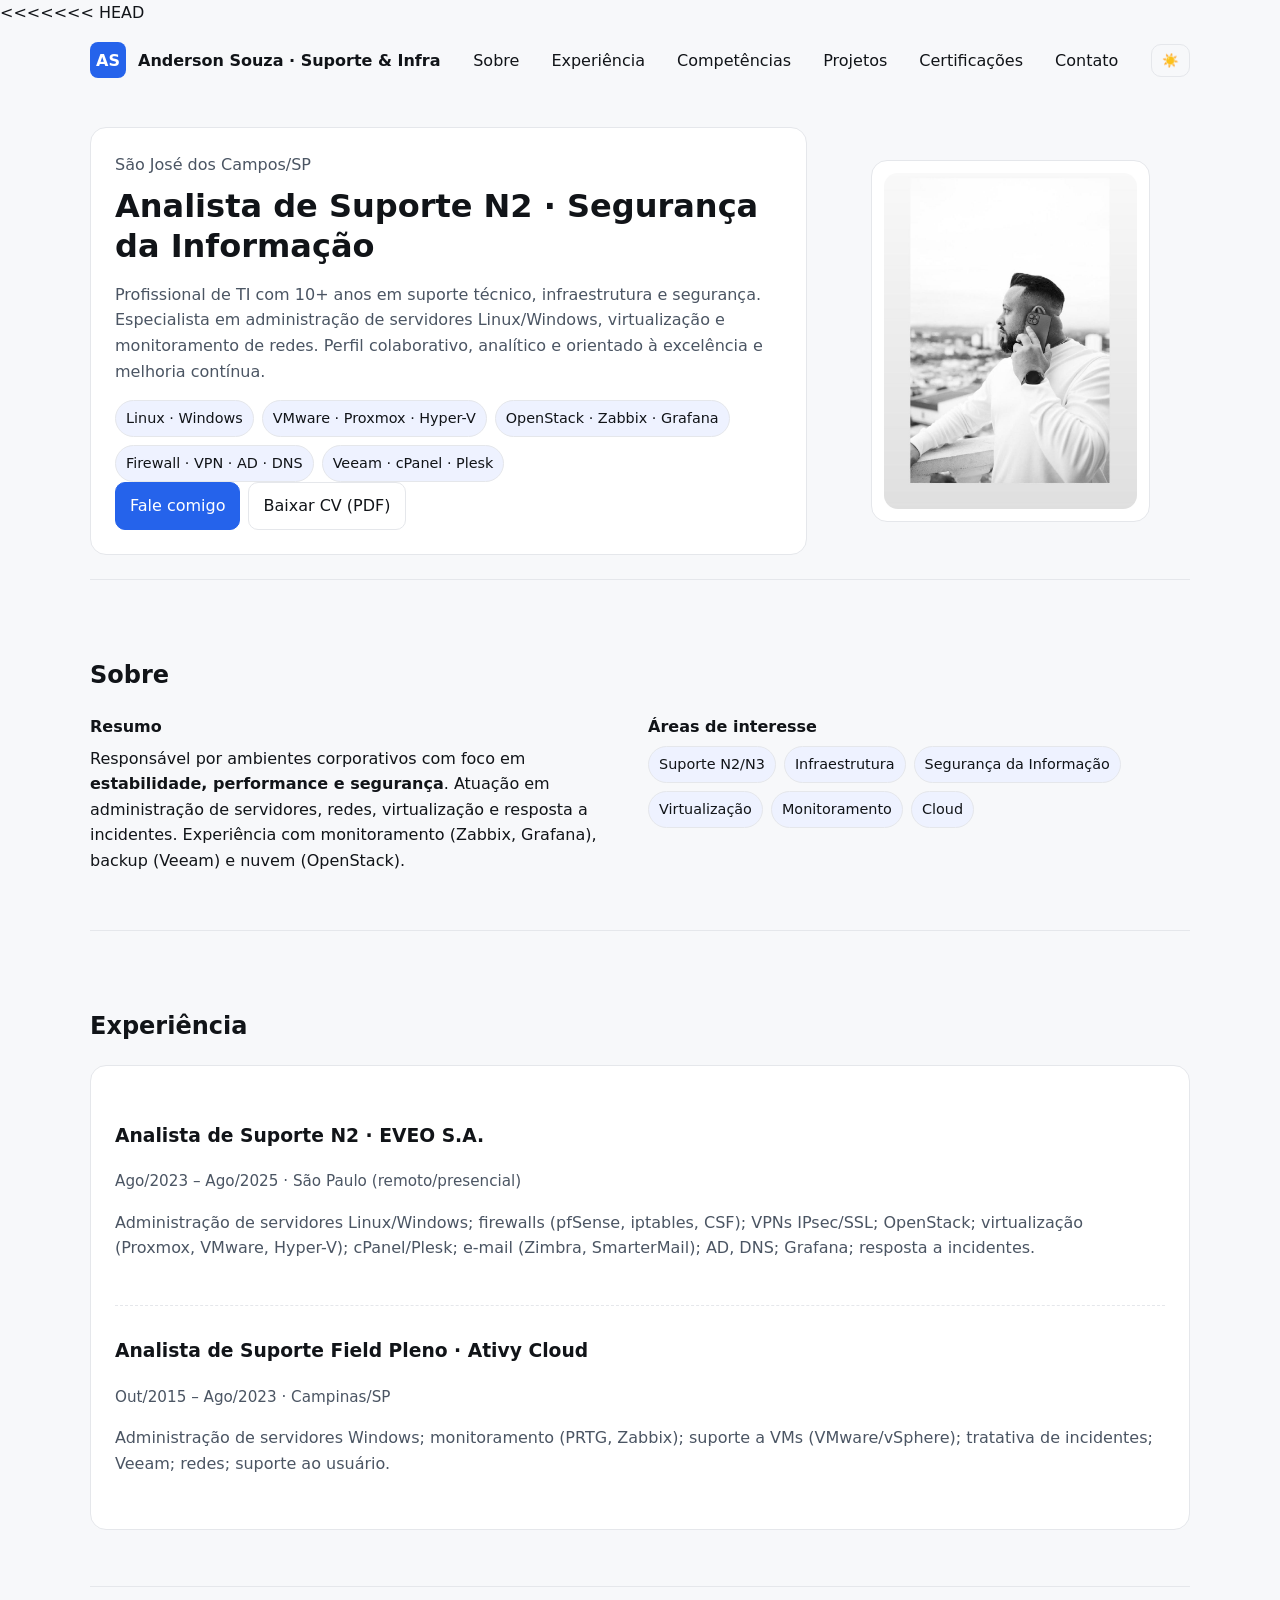
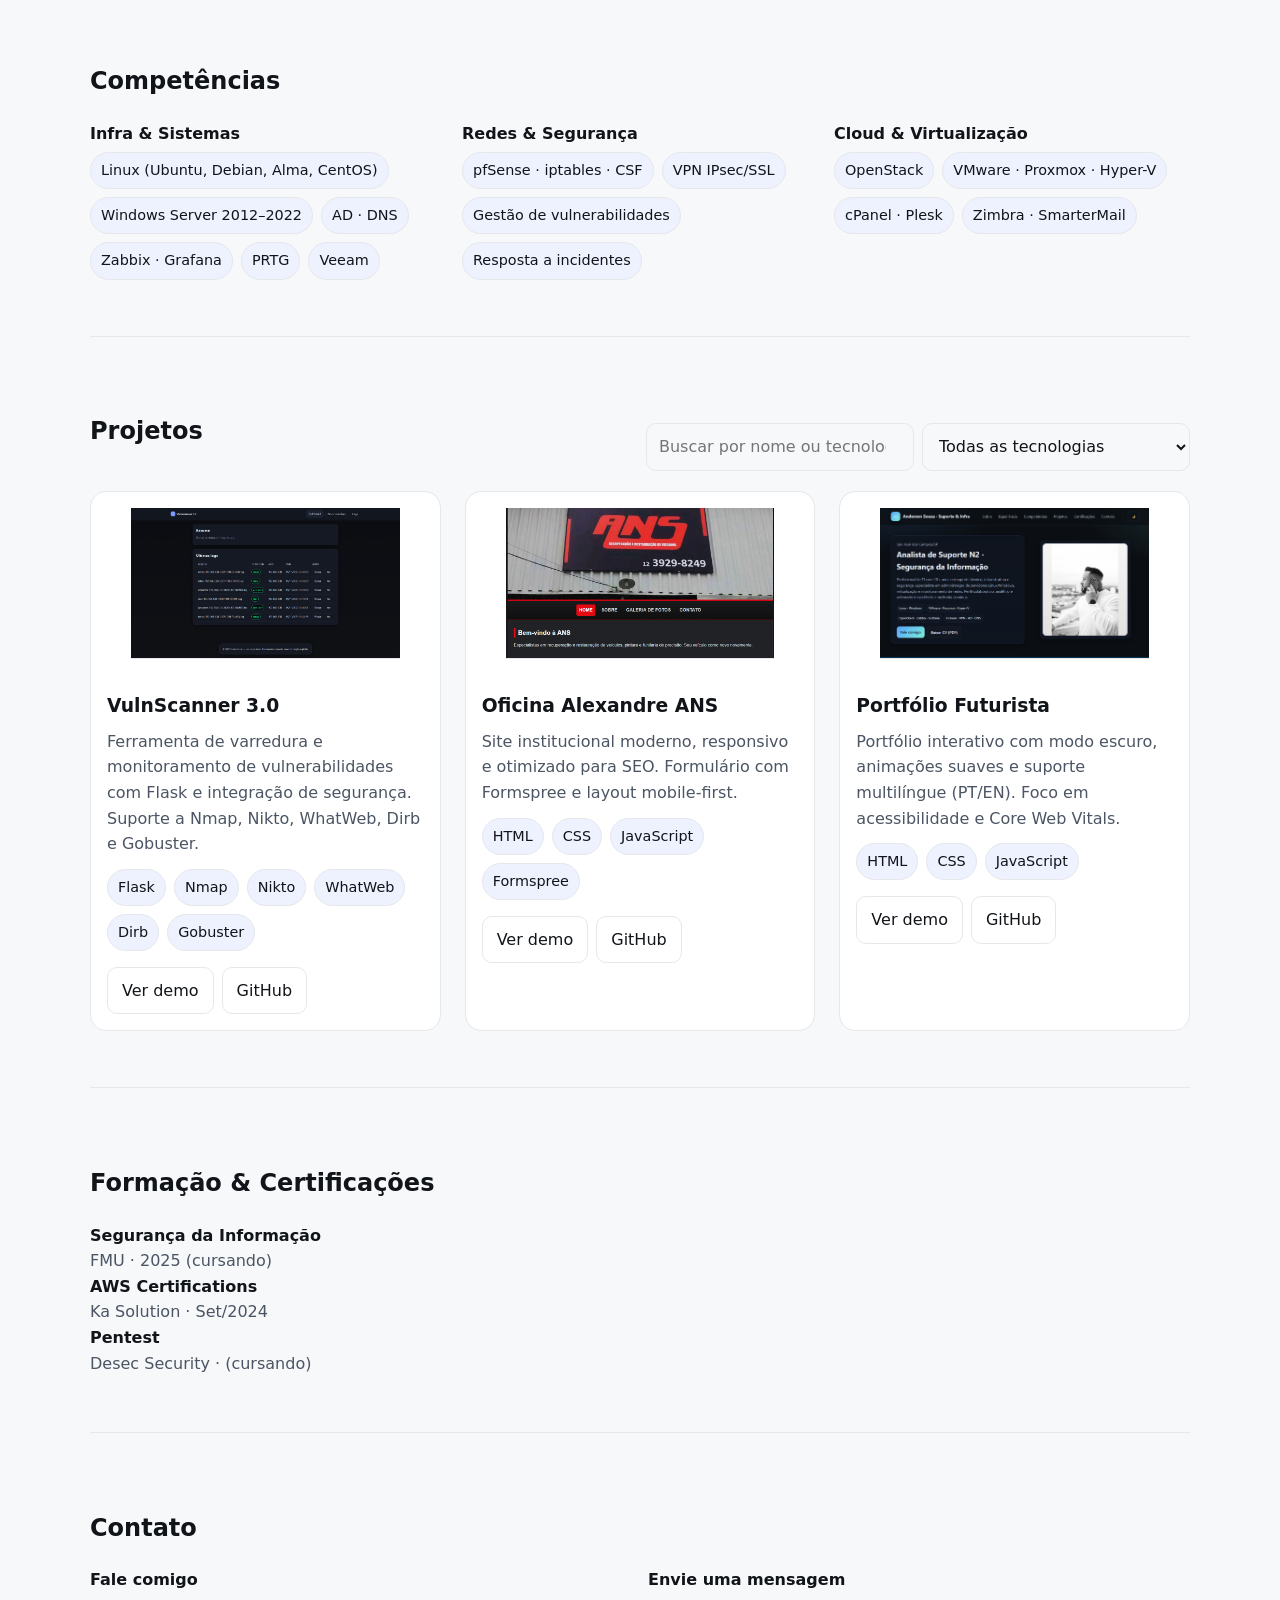
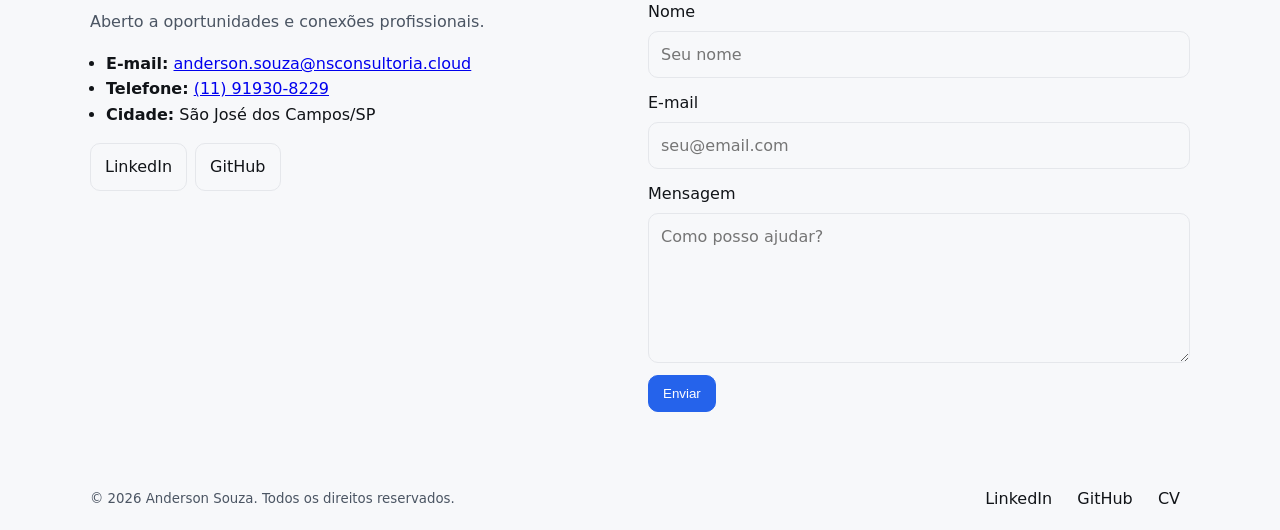
==== commit 5e8a23a4: "Atualização geral do Portfolio" ====
--- a/index.html
+++ b/index.html
@@ -1,6 +1,6 @@
 <!doctype html>
 <html lang="pt-br" data-theme="dark">
-
+<<<<<<< HEAD
 <head>
   <meta charset="utf-8" />
   <meta name="viewport" content="width=device-width, initial-scale=1" />
@@ -156,79 +156,10 @@
           <h3>Analista de Suporte Field Pleno · Ativy Cloud</h3>
           <div class="tl-meta">Out/2015 – Ago/2023 · Campinas/SP</div>
           <p class="muted">Administração de servidores Windows; monitoramento (PRTG, Zabbix); suporte a VMs (VMware/vSphere); tratativa de incidentes; Veeam; redes; suporte ao usuário.</p>
-=======
-  <head>
-    <meta charset="utf-8" />
-    <meta name="viewport" content="width=device-width, initial-scale=1" />
-    <title>Anderson Souza · Portfólio</title>
-    <meta
-      name="description"
-      content="Portfólio de Anderson Souza — Suporte Técnico, Infraestrutura e Segurança da Informação."
-    />
-    <link rel="stylesheet" href="style.css" />
-  </head>
-  <body>
-    <a class="skip-link" href="#conteudo">Pular para o conteúdo</a>
-
-    <!-- HEADER -->
-    <header class="site">
-      <div class="container">
-        <nav class="nav">
-          <a class="brand" href="#topo" aria-label="Página inicial">
-            <span class="logo" aria-hidden="true">AS</span>
-            <h1 class="brand-title">Anderson Souza · Suporte & Infra</h1>
-          </a>
-          <ul class="navlinks">
-            <li><a href="#sobre">Sobre</a></li>
-            <li><a href="#experiencia">Experiência</a></li>
-            <li><a href="#skills">Competências</a></li>
-            <!--<li><a href="#projetos">Projetos</a></li>-->
-            <li><a href="#certificados">Certificações</a></li>
-            <li><a href="#contato">Contato</a></li>
-          </ul>
-          <button
-            id="themeToggle"
-            class="btn ghost"
-            type="button"
-            aria-label="Alternar para o tema claro"
-            aria-pressed="false"
-          >
-            🌙
-          </button>
-        </nav>
-      </div>
-    </header>
-
-    <!-- HERO -->
-    <section id="topo" class="container hero reveal">
-      <div class="card p24">
-        <p class="subtitle">São José dos Campos/SP</p>
-        <h2 class="title">Analista de Suporte N2 · Segurança da Informação</h2>
-        <p class="muted">
-          Profissional de TI com 10+ anos em suporte técnico, infraestrutura e
-          segurança. Especialista em administração de servidores Linux/Windows,
-          virtualização e monitoramento de redes. Perfil colaborativo, analítico
-          e orientado à excelência e melhoria contínua.
-        </p>
-        <div class="badges" aria-label="stack">
-          <span class="badge">Linux · Windows</span>
-          <span class="badge">VMware · Proxmox · Hyper‑V</span>
-          <span class="badge">OpenStack · Zabbix · Grafana</span>
-          <span class="badge">Firewall · VPN · AD · DNS</span>
-          <span class="badge">Veeam · cPanel · Plesk</span>
         </div>
-        <div class="cta">
-          <a class="btn primary" href="#contato">Fale comigo</a>
-          <a class="btn" href="Curriculo.pdf" download>Baixar CV (PDF)</a>
->>>>>>> origin/main
-        </div>
-      </div>
-      <figure class="avatar card p12">
-        <img src="foto.jpeg" alt="Foto de Anderson Souza" loading="lazy" />
-      </figure>
-    </section>
-
-<<<<<<< HEAD
+      </div>
+    </section>
+
     <!-- SKILLS -->
     <section id="skills" class="container section reveal">
       <h2>Competências</h2>
@@ -266,102 +197,6 @@
     </section>
 
     <!-- PROJETOS (dinâmico) -->
-=======
-    <main id="conteudo">
-      <!-- SOBRE -->
-      <section id="sobre" class="container section reveal">
-        <h2>Sobre</h2>
-        <div class="grid cols-2">
-          <article class="item">
-            <div class="hd"><strong>Resumo</strong></div>
-            <div class="bd">
-              Responsável por ambientes corporativos com foco em
-              <strong>estabilidade, performance e segurança</strong>. Atuação em
-              administração de servidores, redes, virtualização e resposta a
-              incidentes. Experiência com monitoramento (Zabbix, Grafana),
-              backup (Veeam) e nuvem (OpenStack).
-            </div>
-          </article>
-          <article class="item">
-            <div class="hd"><strong>Áreas de interesse</strong></div>
-            <div class="bd chips">
-              <span class="chip">Suporte N2/N3</span>
-              <span class="chip">Infraestrutura</span>
-              <span class="chip">Segurança da Informação</span>
-              <span class="chip">Virtualização</span>
-              <span class="chip">Monitoramento</span>
-              <span class="chip">Cloud</span>
-            </div>
-          </article>
-        </div>
-      </section>
-
-      <!-- EXPERIÊNCIA -->
-      <section id="experiencia" class="container section reveal">
-        <h2>Experiência</h2>
-        <div class="card p24 timeline">
-          <div class="tl-item">
-            <h3>Analista de Suporte N2 · EVEO S.A.</h3>
-            <div class="tl-meta">
-              Ago/2023 – Ago/2025 · São Paulo (remoto/presencial)
-            </div>
-            <p class="muted">
-              Administração de servidores Linux/Windows; firewalls (pfSense,
-              iptables, CSF); VPNs IPsec/SSL; OpenStack; virtualização (Proxmox,
-              VMware, Hyper‑V); cPanel/Plesk; e‑mail (Zimbra, SmarterMail); AD,
-              DNS; Grafana; resposta a incidentes.
-            </p>
-          </div>
-          <div class="tl-item">
-            <h3>Analista de Suporte Field Pleno · Ativy Cloud</h3>
-            <div class="tl-meta">Out/2015 – Ago/2023 · Campinas/SP</div>
-            <p class="muted">
-              Administração de servidores Windows; monitoramento (PRTG, Zabbix);
-              suporte a VMs (VMware/vSphere); tratativa de incidentes; Veeam;
-              redes; suporte ao usuário.
-            </p>
-          </div>
-        </div>
-      </section>
-
-      <!-- SKILLS -->
-      <section id="skills" class="container section reveal">
-        <h2>Competências</h2>
-        <div class="grid cols-3">
-          <article class="item">
-            <div class="hd"><strong>Infra & Sistemas</strong></div>
-            <div class="bd chips">
-              <span class="chip">Linux (Ubuntu, Debian, Alma, CentOS)</span>
-              <span class="chip">Windows Server 2012–2022</span>
-              <span class="chip">AD · DNS</span>
-              <span class="chip">Zabbix · Grafana</span>
-              <span class="chip">PRTG</span>
-              <span class="chip">Veeam</span>
-            </div>
-          </article>
-          <article class="item">
-            <div class="hd"><strong>Redes & Segurança</strong></div>
-            <div class="bd chips">
-              <span class="chip">pfSense · iptables · CSF</span>
-              <span class="chip">VPN IPsec/SSL</span>
-              <span class="chip">Gestão de vulnerabilidades</span>
-              <span class="chip">Resposta a incidentes</span>
-            </div>
-          </article>
-          <article class="item">
-            <div class="hd"><strong>Cloud & Virtualização</strong></div>
-            <div class="bd chips">
-              <span class="chip">OpenStack</span>
-              <span class="chip">VMware · Proxmox · Hyper‑V</span>
-              <span class="chip">cPanel · Plesk</span>
-              <span class="chip">Zimbra · SmarterMail</span>
-            </div>
-          </article>
-        </div>
-      </section>
-
-      <!-- PROJETOS 
->>>>>>> origin/main
     <section id="projetos" class="container section reveal">
       <div class="projects__head">
         <h2>Projetos</h2>
@@ -402,7 +237,6 @@
       </template>
     </section>
 
-<<<<<<< HEAD
     <!-- CERTIFICAÇÕES -->
     <section id="certificados" class="container section reveal">
       <h2>Formação & Certificações</h2>
@@ -428,7 +262,7 @@
             </ul>
             <div class="cta">
               <a class="btn" href="https://www.linkedin.com/in/andersouza-ti/" target="_blank" rel="noopener noreferrer">LinkedIn</a>
-              <a class="btn" href="https://github.com/anderson-souza-tech" target="_blank" rel="noopener noreferrer">GitHub</a>
+              <a class="btn" href="https://github.com/anderson29-nsconsultoria" target="_blank" rel="noopener noreferrer">GitHub</a>
             </div>
           </div>
         </article>
@@ -451,109 +285,24 @@
 
               <!-- honeypot (anti-spam) -->
               <input type="text" name="_gotcha" class="hp" autocomplete="off" tabindex="-1" aria-hidden="true">
-=======
-      <!-- CERTIFICAÇÕES -->
-      <section id="certificados" class="container section reveal">
-        <h2>Formação & Certificações</h2>
-        <div class="cards">
-          <div class="card-sm">
-            <strong>Segurança da Informação</strong>
-            <div class="muted">FMU · 2025 (cursando)</div>
-          </div>
-          <div class="card-sm">
-            <strong>AWS Certifications</strong>
-            <div class="muted">Ka Solution · Set/2024</div>
-          </div>
-          <div class="card-sm">
-            <strong>Pentest</strong>
-            <div class="muted">Desec Security · (cursando)</div>
-          </div>
-        </div>
-      </section>
->>>>>>> origin/main
-
-      <!-- CONTATO -->
-      <section id="contato" class="container section reveal">
-        <h2>Contato</h2>
-        <div class="grid cols-2">
-          <article class="item">
-            <div class="hd"><strong>Fale comigo</strong></div>
-            <div class="bd">
-              <p class="muted">
-                Aberto a oportunidades e conexões profissionais.
-              </p>
-              <ul class="list">
-                <li>
-                  <strong>E‑mail:</strong>
-                  <a href="mailto:anderson.souza@nsconsultoria.cloud"
-                    >anderson.souza@nsconsultoria.cloud</a
-                  >
-                </li>
-                <li>
-                  <strong>Telefone:</strong>
-                  <a href="tel:+5511919308229">(11) 91930‑8229</a>
-                </li>
-                <li><strong>Cidade:</strong> São José dos Campos/SP</li>
-              </ul>
+
               <div class="cta">
-                <a class="btn" href="https://www.linkedin.com/in/andersouza-ti/"
-                  >LinkedIn</a
-                >
-                <a
-                  class="btn"
-                  href="https://github.com/anderson-souza-tech"
-                  >GitHub</a
-                >
+                <button class="btn primary" type="submit">Enviar</button>
+                <span id="formStatus" class="status" aria-live="polite"></span>
               </div>
-            </div>
-          </article>
-          <article class="item">
-            <div class="hd"><strong>Envie uma mensagem</strong></div>
-            <div class="bd">
-              <!-- Substitua SEU_ID abaixo pelo ID do seu formulário Formspree -->
-              <form
-                id="contactForm"
-                action="https://formspree.io/f/xyznrjno"
-                method="POST"
-              >
-                <div class="field">
-                  <label for="nome">Nome</label>
-                  <input
-                    id="nome"
-                    name="nome"
-                    type="text"
-                    required
-                    placeholder="Seu nome"
-                  />
-                </div>
-                <div class="field">
-                  <label for="email">E‑mail</label>
-                  <input
-                    id="email"
-                    name="email"
-                    type="email"
-                    required
-                    placeholder="seu@email.com"
-                  />
-                </div>
-                <div class="field">
-                  <label for="mensagem">Mensagem</label>
-                  <textarea
-                    id="mensagem"
-                    name="mensagem"
-                    rows="5"
-                    required
-                    placeholder="Como posso ajudar?"
-                  ></textarea>
-                </div>
-
-<<<<<<< HEAD
+            </form>
+          </div>
+        </article>
+      </div>
+    </section>
+  </main>
+
   <footer>
     <div class="container foot">
       <small class="muted">© <span id="year"></span> Anderson Souza. Todos os direitos reservados.</small>
       <div class="social">
         <a href="https://www.linkedin.com/in/andersouza-ti/" target="_blank" rel="noopener noreferrer">LinkedIn</a>
-        <a href="https://github.com/anderson-souza-tech" target="_blank" rel="noopener noreferrer">GitHub</a>
+        <a href="https://github.com/anderson-souza-tech/" target="_blank" rel="noopener noreferrer">GitHub</a>
         <a href="assets/Curriculo.pdf" download>CV</a>
       </div>
     </div>
@@ -562,48 +311,4 @@
   <!-- JS -->
   <script src="script.js" defer></script>
 </body>
-=======
-                <!-- honeypot (anti‑spam) -->
-                <input
-                  type="text"
-                  name="_gotcha"
-                  class="hp"
-                  autocomplete="off"
-                  tabindex="-1"
-                  aria-hidden="true"
-                />
-
-                <div class="cta">
-                  <button class="btn primary" type="submit">Enviar</button>
-                  <span
-                    id="formStatus"
-                    class="status"
-                    aria-live="polite"
-                  ></span>
-                </div>
-              </form>
-            </div>
-          </article>
-        </div>
-      </section>
-    </main>
-
-    <footer>
-      <div class="container foot">
-        <small class="muted"
-          >© <span id="year"></span> Anderson Souza. Todos os direitos
-          reservados.</small
-        >
-        <div class="social">
-          <a href="https://www.linkedin.com/in/andersouza-ti/">LinkedIn</a>
-          <a href="https://github.com/anderson-souza-tech">GitHub</a>
-          <a href="assets/Curriculo.pdf" download>CV</a>
-        </div>
-      </div>
-    </footer>
-
-    <!-- JS enxuto: tema e animações -->
-    <script src="script.js"></script>
-  </body>
->>>>>>> origin/main
 </html>
--- a/style.css
+++ b/style.css
@@ -1,4 +1,3 @@
-<<<<<<< HEAD
 /* ===== Reset e base ===== */
 * { box-sizing: border-box; }
 html, body { height: 100%; }
@@ -189,354 +188,10 @@
   list-style: none;
   margin: 4px 0 0;
   padding: 0;
-=======
-/* ===========================
-   FILE: style.css (crie este arquivo ao lado do index.html)
-   =========================== */
-:root {
-  /* tema escuro (padrão) */
-  --bg: #0b0e13;
-  --bg-elev: #121722;
-  --card: #0f1520;
-  --txt: #e6eef8;
-  --muted: #aab6c8;
-  --brand: #59a6ff;
-  --brand-2: #7ef0d9;
-  --stroke: #223047;
-  --radius: 18px;
-  --shadow: 0 10px 30px rgba(0, 0, 0, 0.35);
-  --focus: 0 0 0 3px color-mix(in oklab, var(--brand) 35%, transparent);
-  --trans-fast: 160ms ease;
-}
-
-/* tema claro */
-[data-theme="light"] {
-  --bg: #f5f7fb;
-  --bg-elev: #ffffff;
-  --card: #ffffff;
-  --txt: #0b1220;
-  --muted: #566173;
-  --stroke: #e6ebf2;
-  --shadow: 0 8px 20px rgba(10, 20, 40, 0.08);
-}
-
-/* reset mínimo */
-* {
-  box-sizing: border-box;
-}
-html,
-body {
-  height: 100%;
-}
-body {
-  margin: 0;
-  font:
-    16px/1.6 system-ui,
-    -apple-system,
-    Segoe UI,
-    Roboto,
-    Ubuntu,
-    Cantarell,
-    Noto Sans,
-    Arial;
-  background:
-    radial-gradient(
-      1200px 600px at 10% -10%,
-      color-mix(in oklab, var(--brand) 18%, transparent),
-      transparent 45%
-    ),
-    radial-gradient(
-      1200px 600px at 110% 0%,
-      color-mix(in oklab, var(--brand-2) 16%, transparent),
-      transparent 45%
-    ),
-    var(--bg);
-  color: var(--txt);
-  transition:
-    background-color var(--trans-fast),
-    color var(--trans-fast);
-}
-
-img {
-  max-width: 100%;
-  display: block;
-}
-
-/* acessibilidade */
-.skip-link {
-  position: absolute;
-  left: -9999px;
-  top: auto;
-  width: 1px;
-  height: 1px;
-  overflow: hidden;
-}
-.skip-link:focus {
-  left: 1rem;
-  top: 1rem;
-  width: auto;
-  height: auto;
-  background: var(--brand);
-  color: #001;
-  padding: 0.5rem 0.75rem;
-  border-radius: 10px;
-  box-shadow: var(--focus);
-}
-
-/* header */
-.site {
-  position: sticky;
-  top: 0;
-  z-index: 10;
-  backdrop-filter: blur(8px);
-  background: color-mix(in oklab, var(--bg) 75%, transparent);
-  border-bottom: 1px solid var(--stroke);
-}
-.container {
-  max-width: 1100px;
-  margin-inline: auto;
-  padding: 18px;
-}
-.nav {
-  display: flex;
-  align-items: center;
-  gap: 14px;
-  justify-content: space-between;
-}
-.brand {
-  display: flex;
-  align-items: center;
-  gap: 12px;
-  text-decoration: none;
-  color: inherit;
-}
-.logo {
-  width: 40px;
-  height: 40px;
-  border-radius: 12px;
-  display: grid;
-  place-items: center;
-  background: linear-gradient(135deg, var(--brand), var(--brand-2));
-  box-shadow: var(--shadow);
-}
-.brand-title {
-  font-size: 1.125rem;
-  margin: 0;
-}
-.navlinks {
-  display: flex;
-  gap: 6px;
-  flex-wrap: wrap;
-  list-style: none;
-  margin: 0;
-  padding: 0;
-}
-.navlinks li {
-  margin: 0;
-}
-.navlinks a {
-  color: var(--muted);
-  text-decoration: none;
-  padding: 0.45rem 0.7rem;
-  border-radius: 10px;
-}
-.navlinks a:hover {
-  background: var(--bg-elev);
-  color: var(--txt);
-}
-
-/* botões */
-.btn {
-  appearance: none;
-  border: 1px solid var(--stroke);
-  background: var(--bg-elev);
-  color: var(--txt);
-  padding: 0.7rem 1rem;
-  border-radius: 12px;
-  text-decoration: none;
-  font-weight: 600;
-  transition:
-    transform var(--trans-fast),
-    background-color var(--trans-fast);
-}
-.btn:hover {
-  transform: translateY(-1px);
-}
-.btn.primary {
-  background: linear-gradient(135deg, var(--brand), var(--brand-2));
-  color: #081221;
-  border: 0;
-}
-.btn.ghost {
-  background: transparent;
-  border-color: var(--stroke);
-}
-.btn:focus-visible {
-  outline: none;
-  box-shadow: var(--focus);
-}
-
-/* hero */
-.hero {
-  display: grid;
-  grid-template-columns: 1.1fr 0.9fr;
-  gap: 26px;
-  align-items: center;
-  padding: 42px 18px;
-}
-@media (max-width: 900px) {
-  .hero {
-    grid-template-columns: 1fr;
-  }
-}
-.card {
-  background: linear-gradient(
-    180deg,
-    color-mix(in oklab, var(--card) 92%, transparent),
-    var(--card)
-  );
-  border: 1px solid var(--stroke);
-  border-radius: var(--radius);
-  box-shadow: var(--shadow);
-}
-.p24 {
-  padding: 24px;
-}
-.p12 {
-  padding: 12px;
-}
-.title {
-  font-size: clamp(1.9rem, 2.4vw, 2.6rem);
-  margin: 0.25rem 0;
-}
-.subtitle {
-  color: var(--muted);
-  margin: 0;
-}
-.muted {
-  color: var(--muted);
-}
-.badges {
   display: flex;
   flex-wrap: wrap;
   gap: 8px;
-  margin-top: 14px;
-}
-.badge {
-  font-size: 0.85rem;
-  border: 1px solid var(--stroke);
-  padding: 0.35rem 0.6rem;
-  border-radius: 999px;
-  background: color-mix(in oklab, var(--bg-elev) 90%, transparent);
-}
-.cta {
-  display: flex;
-  gap: 10px;
-  margin-top: 18px;
-  flex-wrap: wrap;
-}
-
-/* avatar controlado */
-.avatar {
-  height: 420px;
-}
-.avatar img {
-  width: 100%;
-  height: 100%;
-  border-radius: 14px;
-  object-fit: cover;
-}
-
-/* seções */
-.section {
-  margin: 34px 0;
-}
-.grid {
-  display: grid;
-  gap: 16px;
-}
-.grid.cols-3 {
-  grid-template-columns: repeat(3, 1fr);
-}
-.grid.cols-2 {
-  grid-template-columns: repeat(2, 1fr);
-}
-@media (max-width: 950px) {
-  .grid.cols-3 {
-    grid-template-columns: 1fr 1fr;
-  }
-}
-@media (max-width: 680px) {
-  .grid.cols-3,
-  .grid.cols-2 {
-    grid-template-columns: 1fr;
-  }
-}
-.item {
-  background: var(--card);
-  border: 1px solid var(--stroke);
-  border-radius: var(--radius);
-}
-.item .hd {
-  display: flex;
-  align-items: center;
-  gap: 10px;
-  padding: 18px;
-  border-bottom: 1px solid var(--stroke);
-}
-.item .bd {
-  padding: 18px;
-  color: var(--muted);
-}
-
-/* timeline */
-.timeline {
-  position: relative;
-}
-.timeline::before {
-  content: "";
-  position: absolute;
-  left: 20px;
-  top: 0;
-  bottom: 0;
-  width: 2px;
-  background: var(--stroke);
-}
-.tl-item {
-  position: relative;
-  padding-left: 54px;
-  margin-bottom: 18px;
-}
-.tl-item::before {
-  content: "";
-  position: absolute;
-  left: 12px;
-  top: 6px;
-  width: 18px;
-  height: 18px;
-  border-radius: 50%;
-  background: linear-gradient(135deg, var(--brand), var(--brand-2));
-  box-shadow: 0 0 0 4px color-mix(in oklab, var(--brand) 15%, transparent);
-}
-.tl-item h3 {
-  margin: 0.1rem 0;
-}
-.tl-meta {
-  display: flex;
-  gap: 8px;
-  flex-wrap: wrap;
-  color: var(--muted);
-  font-size: 0.92rem;
-}
-
-/* chips/cards */
-.chips {
->>>>>>> origin/main
-  display: flex;
-  flex-wrap: wrap;
-  gap: 8px;
-}
-<<<<<<< HEAD
+}
 .project-card__chips .chip {
   background: var(--chip);
   border: 1px solid var(--line);
@@ -562,125 +217,4 @@
 .projects__filters select {
   background: transparent; color: inherit; border: 1px solid var(--line); border-radius: 10px;
   padding: 10px 12px; font: inherit; flex: 1 1 220px;
-=======
-.chip {
-  border: 1px solid var(--stroke);
-  padding: 0.4rem 0.6rem;
-  border-radius: 999px;
-  background: var(--bg-elev);
-  font-size: 0.92rem;
-}
-.cards {
-  display: grid;
-  gap: 16px;
-  grid-template-columns: repeat(3, 1fr);
-}
-@media (max-width: 900px) {
-  .cards {
-    grid-template-columns: 1fr 1fr;
-  }
-}
-@media (max-width: 580px) {
-  .cards {
-    grid-template-columns: 1fr;
-  }
-}
-.card-sm {
-  padding: 18px;
-  background: var(--card);
-  border: 1px solid var(--stroke);
-  border-radius: var(--radius);
-}
-
-/* listas simples */
-.list {
-  list-style: none;
-  padding-left: 0;
-  margin: 0;
-  display: grid;
-  gap: 8px;
-}
-
-/* rodapé */
-footer {
-  border-top: 1px solid var(--stroke);
-  background: var(--bg-elev);
-  margin-top: 34px;
-}
-.foot {
-  display: flex;
-  gap: 14px;
-  align-items: center;
-  justify-content: space-between;
-  flex-wrap: wrap;
-  padding: 18px;
-}
-.social a {
-  color: var(--muted);
-  text-decoration: none;
-  margin-right: 10px;
-}
-.social a:hover {
-  color: var(--txt);
-}
-
-/* formulários */
-.field {
-  display: grid;
-  gap: 6px;
-  margin-bottom: 12px;
-}
-.field label {
-  font-weight: 600;
-}
-.field input,
-.field textarea {
-  width: 100%;
-  padding: 0.8rem 1rem;
-  border-radius: 12px;
-  border: 1px solid var(--stroke);
-  background: var(--bg-elev);
-  color: var(--txt);
-}
-.field input:focus,
-.field textarea:focus {
-  outline: none;
-  box-shadow: var(--focus);
-}
-.hp {
-  position: absolute;
-  left: -9999px;
-}
-.status {
-  font-size: 0.95rem;
-}
-.status.ok {
-  color: #22c55e;
-}
-.status.err {
-  color: #ef4444;
-}
-
-/* animações suaves */
-.reveal {
-  opacity: 0;
-  transform: translateY(14px);
-  transition:
-    opacity 380ms ease,
-    transform 380ms ease;
-}
-.reveal.is-visible {
-  opacity: 1;
-  transform: none;
-}
-@media (prefers-reduced-motion: reduce) {
-  * {
-    scroll-behavior: auto;
-  }
-  .reveal {
-    opacity: 1;
-    transform: none;
-    transition: none;
-  }
->>>>>>> origin/main
-}
+}
--- a/style.css
+++ b/style.css
@@ -1,4 +1,3 @@
-<<<<<<< HEAD
 /* ===== Reset e base ===== */
 * { box-sizing: border-box; }
 html, body { height: 100%; }
@@ -189,354 +188,10 @@
   list-style: none;
   margin: 4px 0 0;
   padding: 0;
-=======
-/* ===========================
-   FILE: style.css (crie este arquivo ao lado do index.html)
-   =========================== */
-:root {
-  /* tema escuro (padrão) */
-  --bg: #0b0e13;
-  --bg-elev: #121722;
-  --card: #0f1520;
-  --txt: #e6eef8;
-  --muted: #aab6c8;
-  --brand: #59a6ff;
-  --brand-2: #7ef0d9;
-  --stroke: #223047;
-  --radius: 18px;
-  --shadow: 0 10px 30px rgba(0, 0, 0, 0.35);
-  --focus: 0 0 0 3px color-mix(in oklab, var(--brand) 35%, transparent);
-  --trans-fast: 160ms ease;
-}
-
-/* tema claro */
-[data-theme="light"] {
-  --bg: #f5f7fb;
-  --bg-elev: #ffffff;
-  --card: #ffffff;
-  --txt: #0b1220;
-  --muted: #566173;
-  --stroke: #e6ebf2;
-  --shadow: 0 8px 20px rgba(10, 20, 40, 0.08);
-}
-
-/* reset mínimo */
-* {
-  box-sizing: border-box;
-}
-html,
-body {
-  height: 100%;
-}
-body {
-  margin: 0;
-  font:
-    16px/1.6 system-ui,
-    -apple-system,
-    Segoe UI,
-    Roboto,
-    Ubuntu,
-    Cantarell,
-    Noto Sans,
-    Arial;
-  background:
-    radial-gradient(
-      1200px 600px at 10% -10%,
-      color-mix(in oklab, var(--brand) 18%, transparent),
-      transparent 45%
-    ),
-    radial-gradient(
-      1200px 600px at 110% 0%,
-      color-mix(in oklab, var(--brand-2) 16%, transparent),
-      transparent 45%
-    ),
-    var(--bg);
-  color: var(--txt);
-  transition:
-    background-color var(--trans-fast),
-    color var(--trans-fast);
-}
-
-img {
-  max-width: 100%;
-  display: block;
-}
-
-/* acessibilidade */
-.skip-link {
-  position: absolute;
-  left: -9999px;
-  top: auto;
-  width: 1px;
-  height: 1px;
-  overflow: hidden;
-}
-.skip-link:focus {
-  left: 1rem;
-  top: 1rem;
-  width: auto;
-  height: auto;
-  background: var(--brand);
-  color: #001;
-  padding: 0.5rem 0.75rem;
-  border-radius: 10px;
-  box-shadow: var(--focus);
-}
-
-/* header */
-.site {
-  position: sticky;
-  top: 0;
-  z-index: 10;
-  backdrop-filter: blur(8px);
-  background: color-mix(in oklab, var(--bg) 75%, transparent);
-  border-bottom: 1px solid var(--stroke);
-}
-.container {
-  max-width: 1100px;
-  margin-inline: auto;
-  padding: 18px;
-}
-.nav {
-  display: flex;
-  align-items: center;
-  gap: 14px;
-  justify-content: space-between;
-}
-.brand {
-  display: flex;
-  align-items: center;
-  gap: 12px;
-  text-decoration: none;
-  color: inherit;
-}
-.logo {
-  width: 40px;
-  height: 40px;
-  border-radius: 12px;
-  display: grid;
-  place-items: center;
-  background: linear-gradient(135deg, var(--brand), var(--brand-2));
-  box-shadow: var(--shadow);
-}
-.brand-title {
-  font-size: 1.125rem;
-  margin: 0;
-}
-.navlinks {
-  display: flex;
-  gap: 6px;
-  flex-wrap: wrap;
-  list-style: none;
-  margin: 0;
-  padding: 0;
-}
-.navlinks li {
-  margin: 0;
-}
-.navlinks a {
-  color: var(--muted);
-  text-decoration: none;
-  padding: 0.45rem 0.7rem;
-  border-radius: 10px;
-}
-.navlinks a:hover {
-  background: var(--bg-elev);
-  color: var(--txt);
-}
-
-/* botões */
-.btn {
-  appearance: none;
-  border: 1px solid var(--stroke);
-  background: var(--bg-elev);
-  color: var(--txt);
-  padding: 0.7rem 1rem;
-  border-radius: 12px;
-  text-decoration: none;
-  font-weight: 600;
-  transition:
-    transform var(--trans-fast),
-    background-color var(--trans-fast);
-}
-.btn:hover {
-  transform: translateY(-1px);
-}
-.btn.primary {
-  background: linear-gradient(135deg, var(--brand), var(--brand-2));
-  color: #081221;
-  border: 0;
-}
-.btn.ghost {
-  background: transparent;
-  border-color: var(--stroke);
-}
-.btn:focus-visible {
-  outline: none;
-  box-shadow: var(--focus);
-}
-
-/* hero */
-.hero {
-  display: grid;
-  grid-template-columns: 1.1fr 0.9fr;
-  gap: 26px;
-  align-items: center;
-  padding: 42px 18px;
-}
-@media (max-width: 900px) {
-  .hero {
-    grid-template-columns: 1fr;
-  }
-}
-.card {
-  background: linear-gradient(
-    180deg,
-    color-mix(in oklab, var(--card) 92%, transparent),
-    var(--card)
-  );
-  border: 1px solid var(--stroke);
-  border-radius: var(--radius);
-  box-shadow: var(--shadow);
-}
-.p24 {
-  padding: 24px;
-}
-.p12 {
-  padding: 12px;
-}
-.title {
-  font-size: clamp(1.9rem, 2.4vw, 2.6rem);
-  margin: 0.25rem 0;
-}
-.subtitle {
-  color: var(--muted);
-  margin: 0;
-}
-.muted {
-  color: var(--muted);
-}
-.badges {
   display: flex;
   flex-wrap: wrap;
   gap: 8px;
-  margin-top: 14px;
-}
-.badge {
-  font-size: 0.85rem;
-  border: 1px solid var(--stroke);
-  padding: 0.35rem 0.6rem;
-  border-radius: 999px;
-  background: color-mix(in oklab, var(--bg-elev) 90%, transparent);
-}
-.cta {
-  display: flex;
-  gap: 10px;
-  margin-top: 18px;
-  flex-wrap: wrap;
-}
-
-/* avatar controlado */
-.avatar {
-  height: 420px;
-}
-.avatar img {
-  width: 100%;
-  height: 100%;
-  border-radius: 14px;
-  object-fit: cover;
-}
-
-/* seções */
-.section {
-  margin: 34px 0;
-}
-.grid {
-  display: grid;
-  gap: 16px;
-}
-.grid.cols-3 {
-  grid-template-columns: repeat(3, 1fr);
-}
-.grid.cols-2 {
-  grid-template-columns: repeat(2, 1fr);
-}
-@media (max-width: 950px) {
-  .grid.cols-3 {
-    grid-template-columns: 1fr 1fr;
-  }
-}
-@media (max-width: 680px) {
-  .grid.cols-3,
-  .grid.cols-2 {
-    grid-template-columns: 1fr;
-  }
-}
-.item {
-  background: var(--card);
-  border: 1px solid var(--stroke);
-  border-radius: var(--radius);
-}
-.item .hd {
-  display: flex;
-  align-items: center;
-  gap: 10px;
-  padding: 18px;
-  border-bottom: 1px solid var(--stroke);
-}
-.item .bd {
-  padding: 18px;
-  color: var(--muted);
-}
-
-/* timeline */
-.timeline {
-  position: relative;
-}
-.timeline::before {
-  content: "";
-  position: absolute;
-  left: 20px;
-  top: 0;
-  bottom: 0;
-  width: 2px;
-  background: var(--stroke);
-}
-.tl-item {
-  position: relative;
-  padding-left: 54px;
-  margin-bottom: 18px;
-}
-.tl-item::before {
-  content: "";
-  position: absolute;
-  left: 12px;
-  top: 6px;
-  width: 18px;
-  height: 18px;
-  border-radius: 50%;
-  background: linear-gradient(135deg, var(--brand), var(--brand-2));
-  box-shadow: 0 0 0 4px color-mix(in oklab, var(--brand) 15%, transparent);
-}
-.tl-item h3 {
-  margin: 0.1rem 0;
-}
-.tl-meta {
-  display: flex;
-  gap: 8px;
-  flex-wrap: wrap;
-  color: var(--muted);
-  font-size: 0.92rem;
-}
-
-/* chips/cards */
-.chips {
->>>>>>> origin/main
-  display: flex;
-  flex-wrap: wrap;
-  gap: 8px;
-}
-<<<<<<< HEAD
+}
 .project-card__chips .chip {
   background: var(--chip);
   border: 1px solid var(--line);
@@ -562,125 +217,4 @@
 .projects__filters select {
   background: transparent; color: inherit; border: 1px solid var(--line); border-radius: 10px;
   padding: 10px 12px; font: inherit; flex: 1 1 220px;
-=======
-.chip {
-  border: 1px solid var(--stroke);
-  padding: 0.4rem 0.6rem;
-  border-radius: 999px;
-  background: var(--bg-elev);
-  font-size: 0.92rem;
-}
-.cards {
-  display: grid;
-  gap: 16px;
-  grid-template-columns: repeat(3, 1fr);
-}
-@media (max-width: 900px) {
-  .cards {
-    grid-template-columns: 1fr 1fr;
-  }
-}
-@media (max-width: 580px) {
-  .cards {
-    grid-template-columns: 1fr;
-  }
-}
-.card-sm {
-  padding: 18px;
-  background: var(--card);
-  border: 1px solid var(--stroke);
-  border-radius: var(--radius);
-}
-
-/* listas simples */
-.list {
-  list-style: none;
-  padding-left: 0;
-  margin: 0;
-  display: grid;
-  gap: 8px;
-}
-
-/* rodapé */
-footer {
-  border-top: 1px solid var(--stroke);
-  background: var(--bg-elev);
-  margin-top: 34px;
-}
-.foot {
-  display: flex;
-  gap: 14px;
-  align-items: center;
-  justify-content: space-between;
-  flex-wrap: wrap;
-  padding: 18px;
-}
-.social a {
-  color: var(--muted);
-  text-decoration: none;
-  margin-right: 10px;
-}
-.social a:hover {
-  color: var(--txt);
-}
-
-/* formulários */
-.field {
-  display: grid;
-  gap: 6px;
-  margin-bottom: 12px;
-}
-.field label {
-  font-weight: 600;
-}
-.field input,
-.field textarea {
-  width: 100%;
-  padding: 0.8rem 1rem;
-  border-radius: 12px;
-  border: 1px solid var(--stroke);
-  background: var(--bg-elev);
-  color: var(--txt);
-}
-.field input:focus,
-.field textarea:focus {
-  outline: none;
-  box-shadow: var(--focus);
-}
-.hp {
-  position: absolute;
-  left: -9999px;
-}
-.status {
-  font-size: 0.95rem;
-}
-.status.ok {
-  color: #22c55e;
-}
-.status.err {
-  color: #ef4444;
-}
-
-/* animações suaves */
-.reveal {
-  opacity: 0;
-  transform: translateY(14px);
-  transition:
-    opacity 380ms ease,
-    transform 380ms ease;
-}
-.reveal.is-visible {
-  opacity: 1;
-  transform: none;
-}
-@media (prefers-reduced-motion: reduce) {
-  * {
-    scroll-behavior: auto;
-  }
-  .reveal {
-    opacity: 1;
-    transform: none;
-    transition: none;
-  }
->>>>>>> origin/main
-}
+}
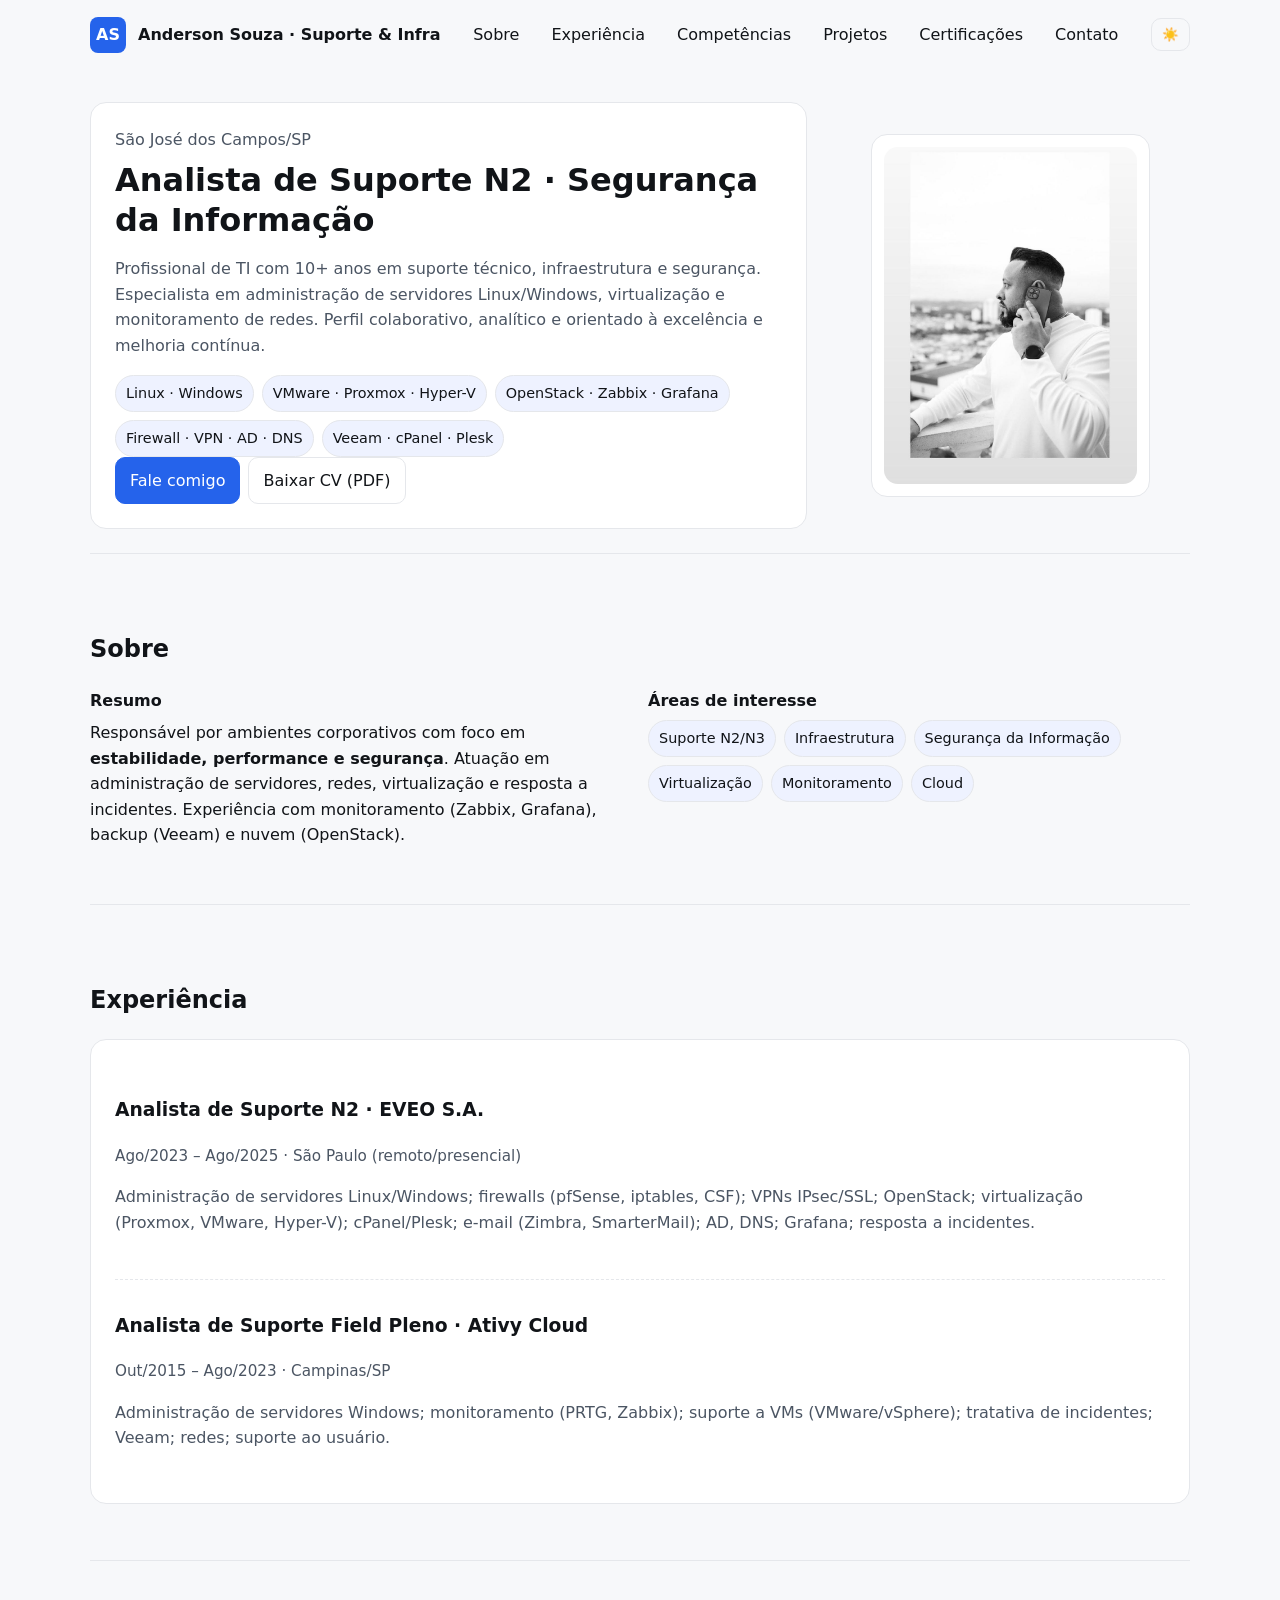
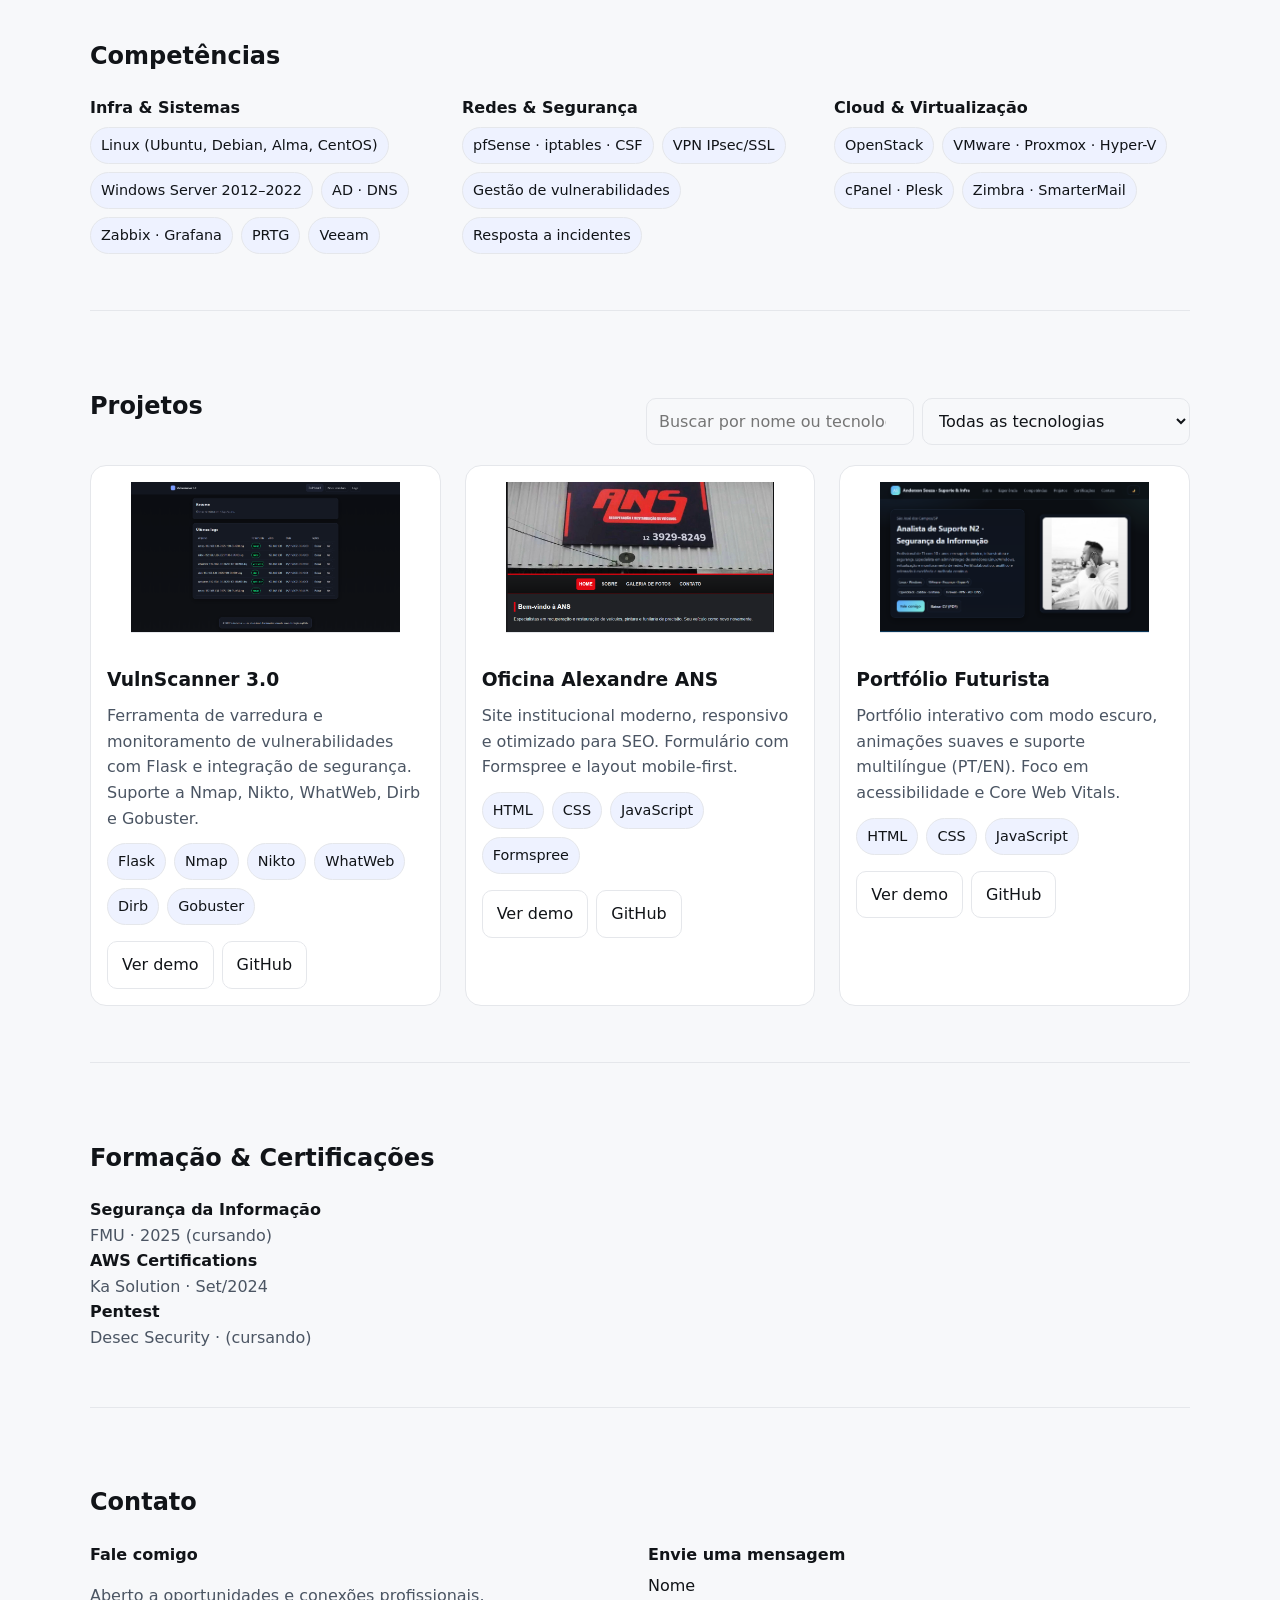
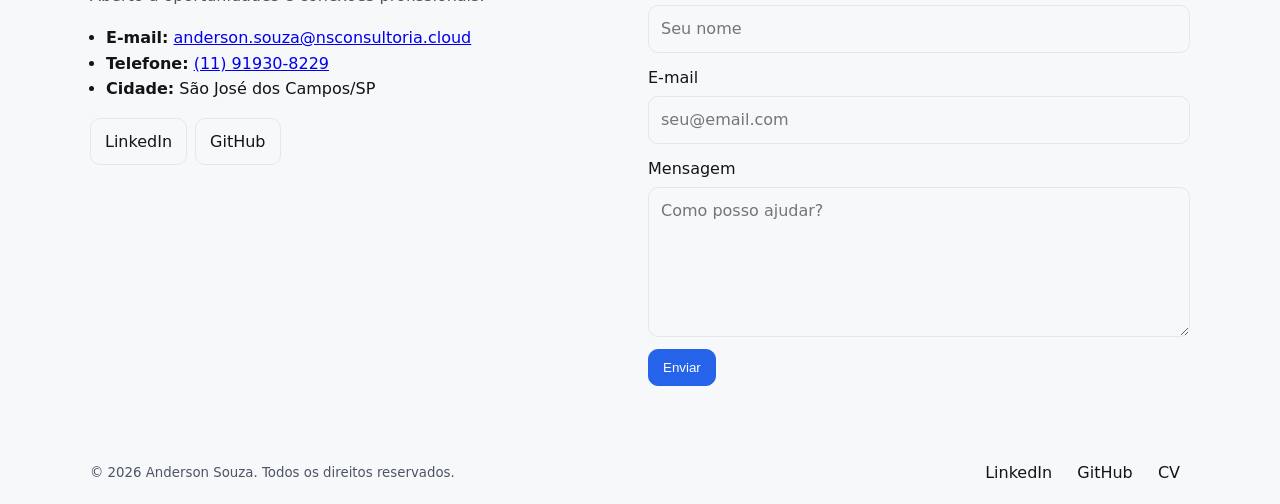
==== commit 25c40c08: "Atualização index.html" ====
--- a/index.html
+++ b/index.html
@@ -1,6 +1,5 @@
 <!doctype html>
 <html lang="pt-br" data-theme="dark">
-<<<<<<< HEAD
 <head>
   <meta charset="utf-8" />
   <meta name="viewport" content="width=device-width, initial-scale=1" />
@@ -262,7 +261,7 @@
             </ul>
             <div class="cta">
               <a class="btn" href="https://www.linkedin.com/in/andersouza-ti/" target="_blank" rel="noopener noreferrer">LinkedIn</a>
-              <a class="btn" href="https://github.com/anderson29-nsconsultoria" target="_blank" rel="noopener noreferrer">GitHub</a>
+              <a class="btn" href="https://github.com/anderson-souza-tech/" target="_blank" rel="noopener noreferrer">GitHub</a>
             </div>
           </div>
         </article>
